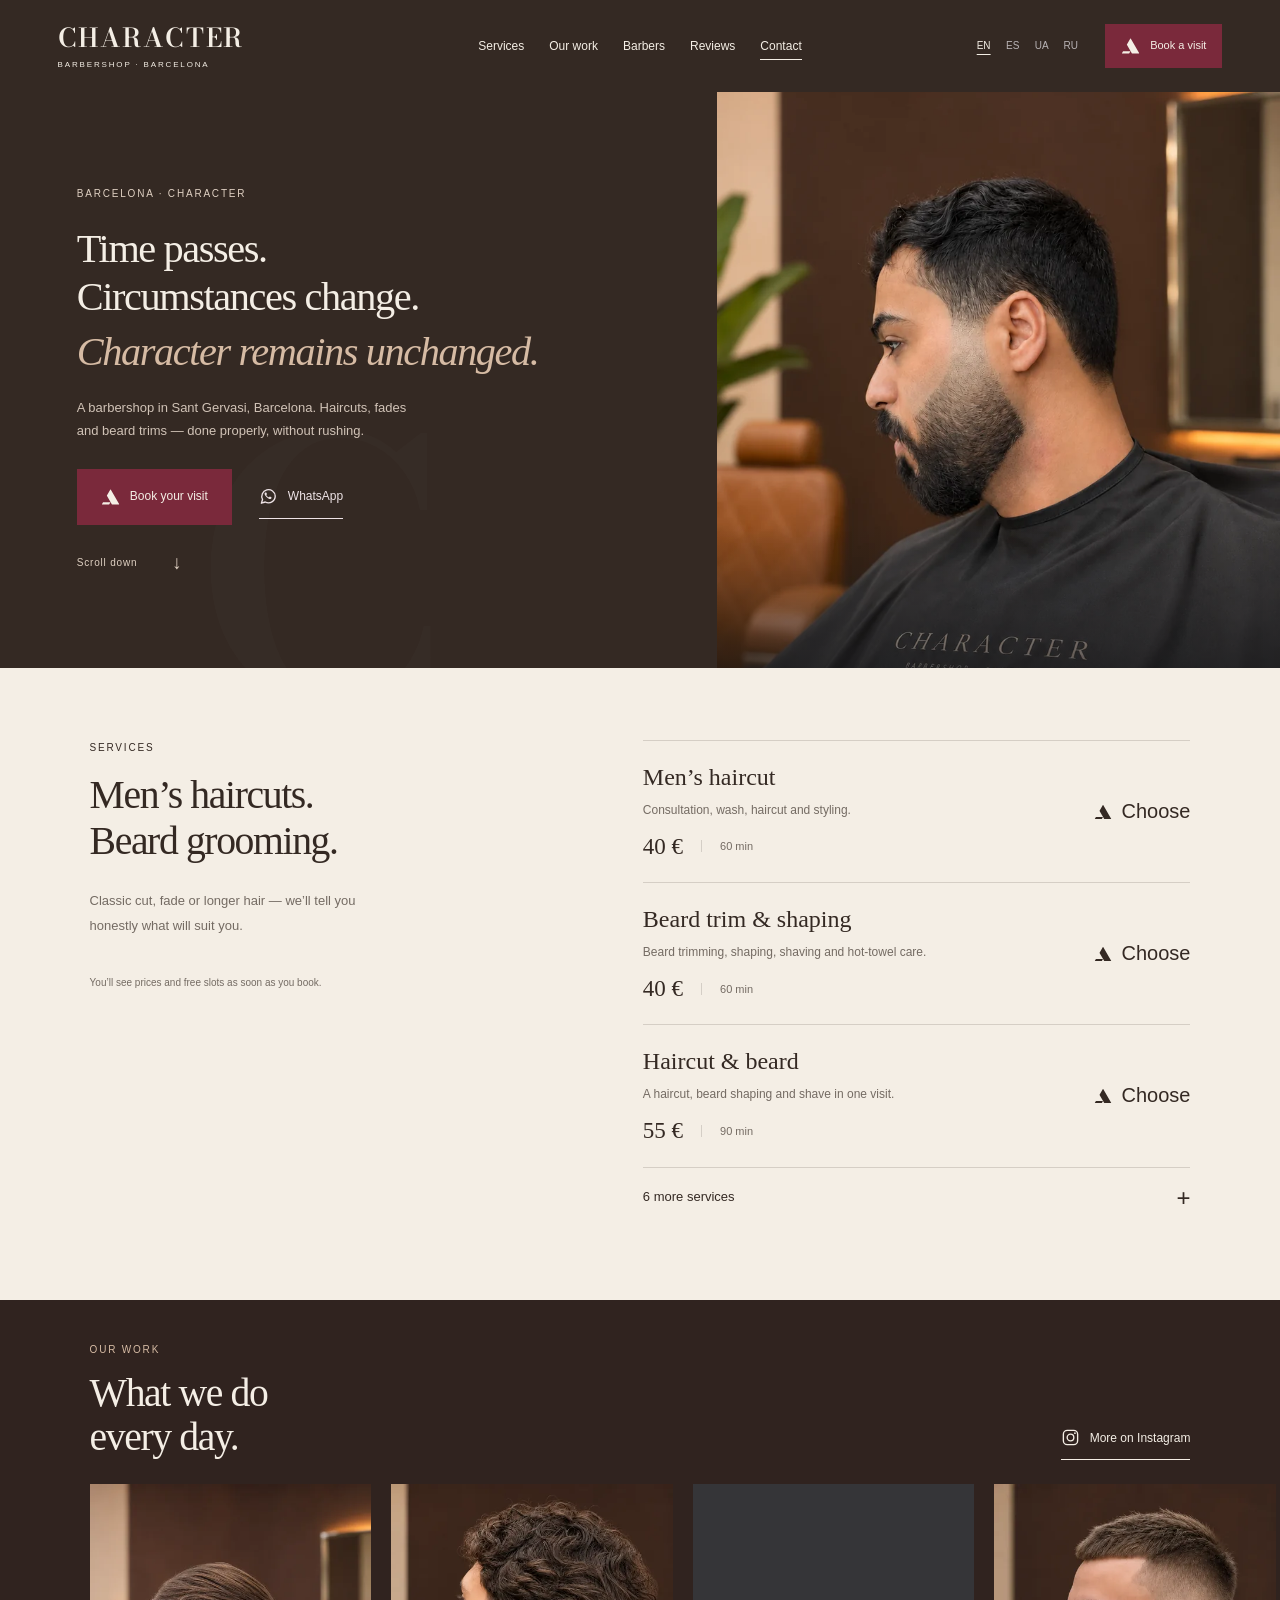
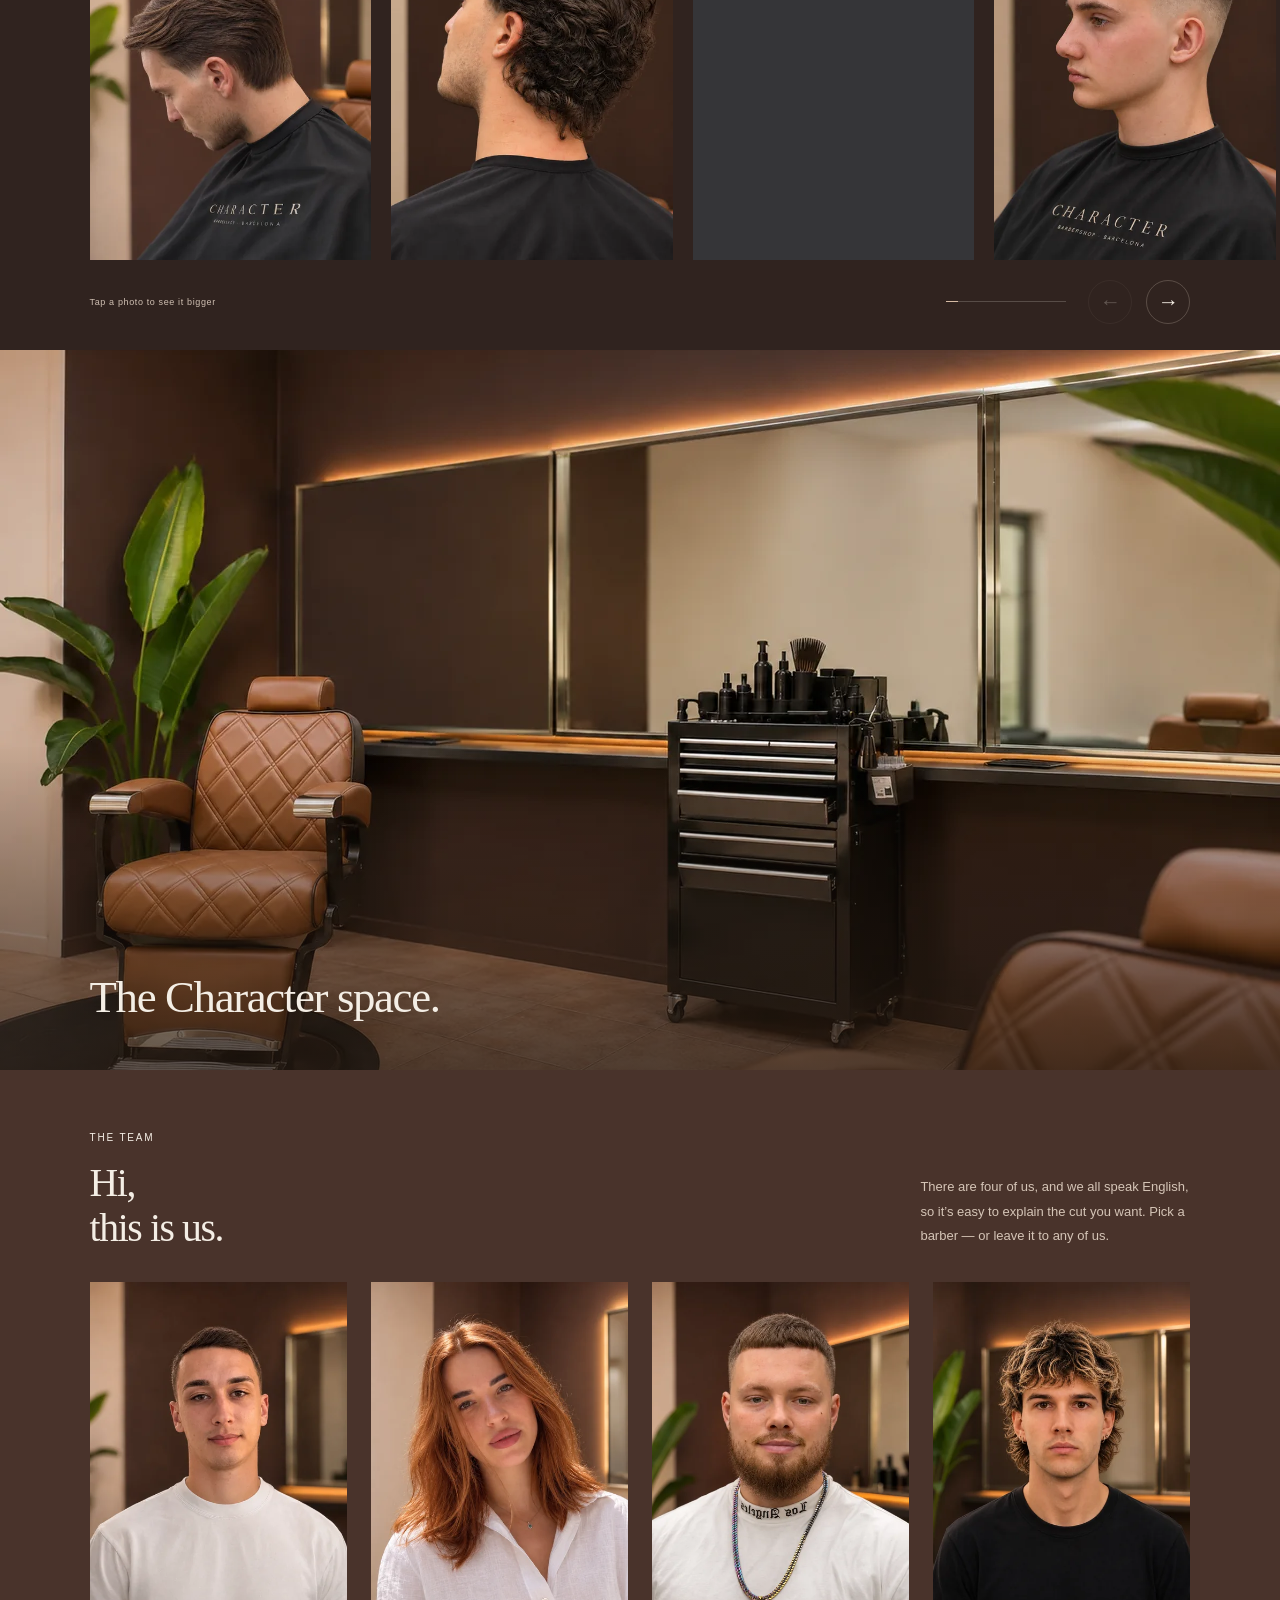
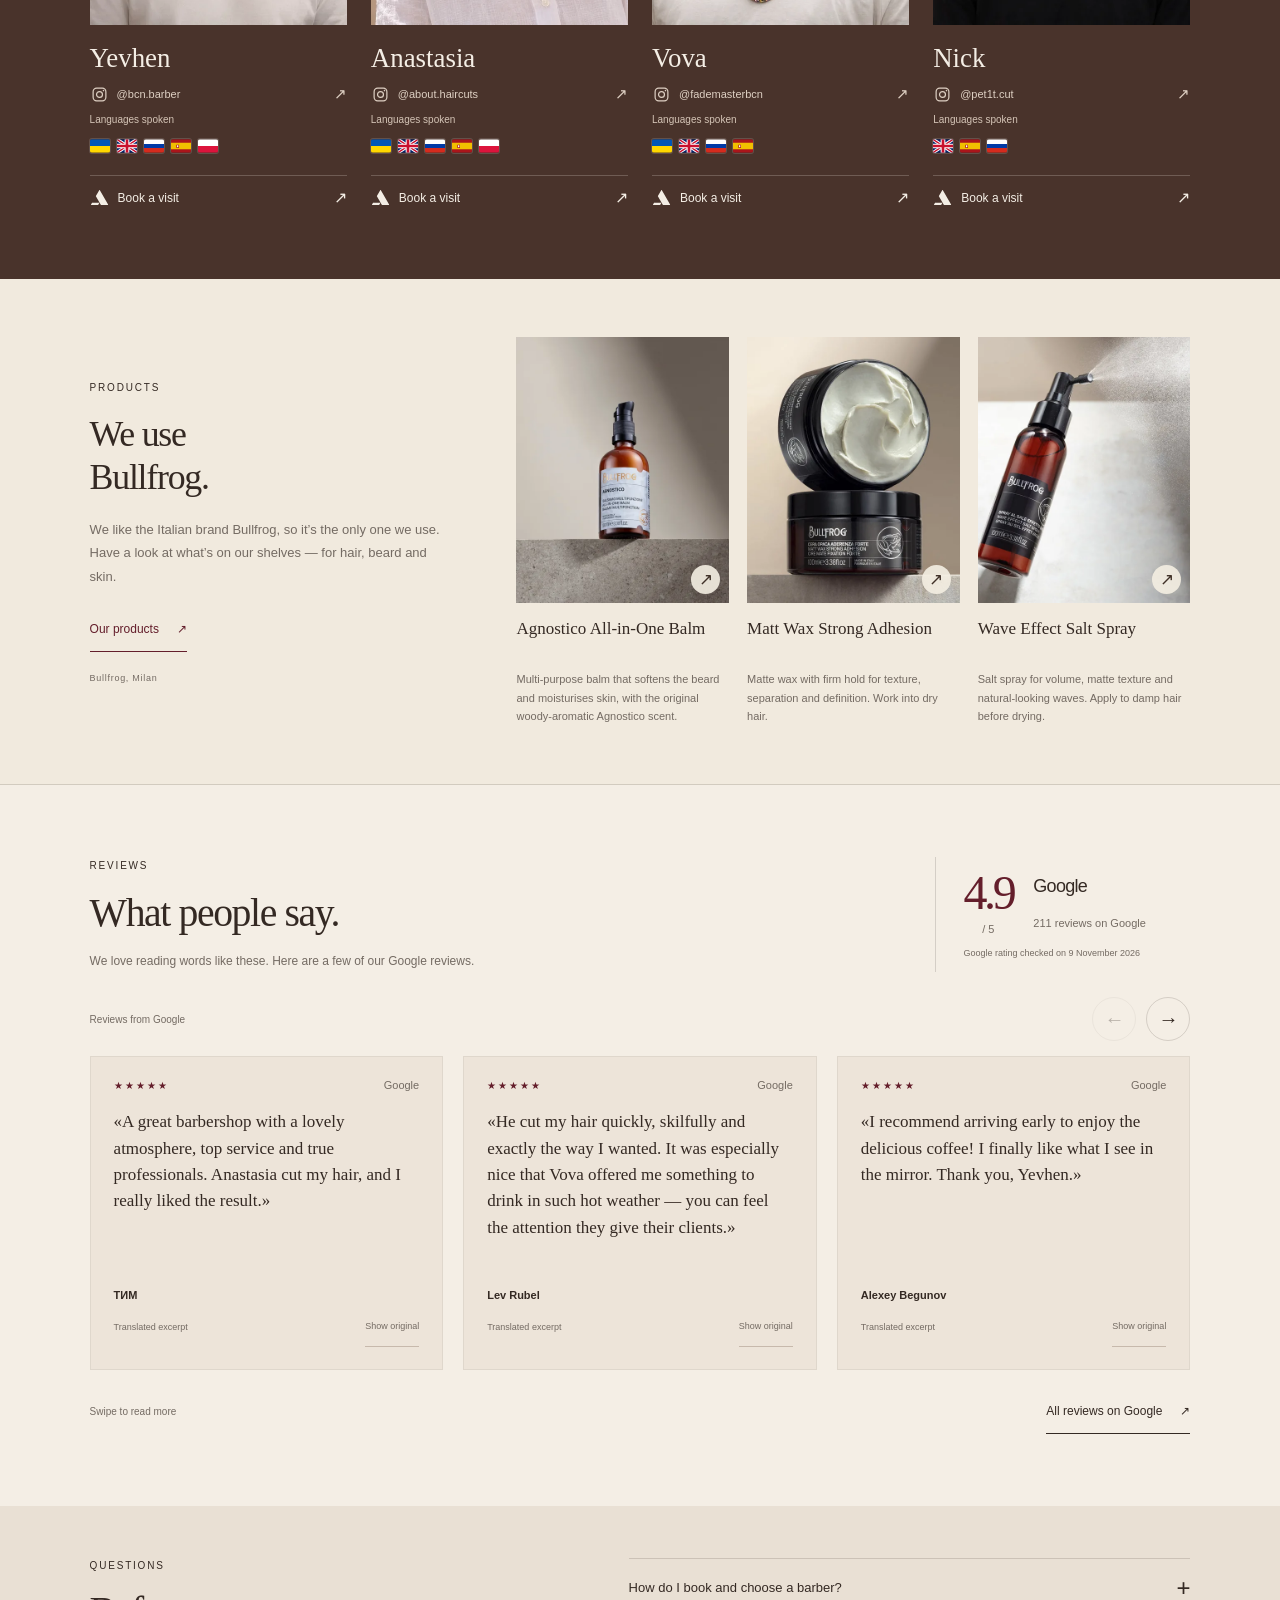
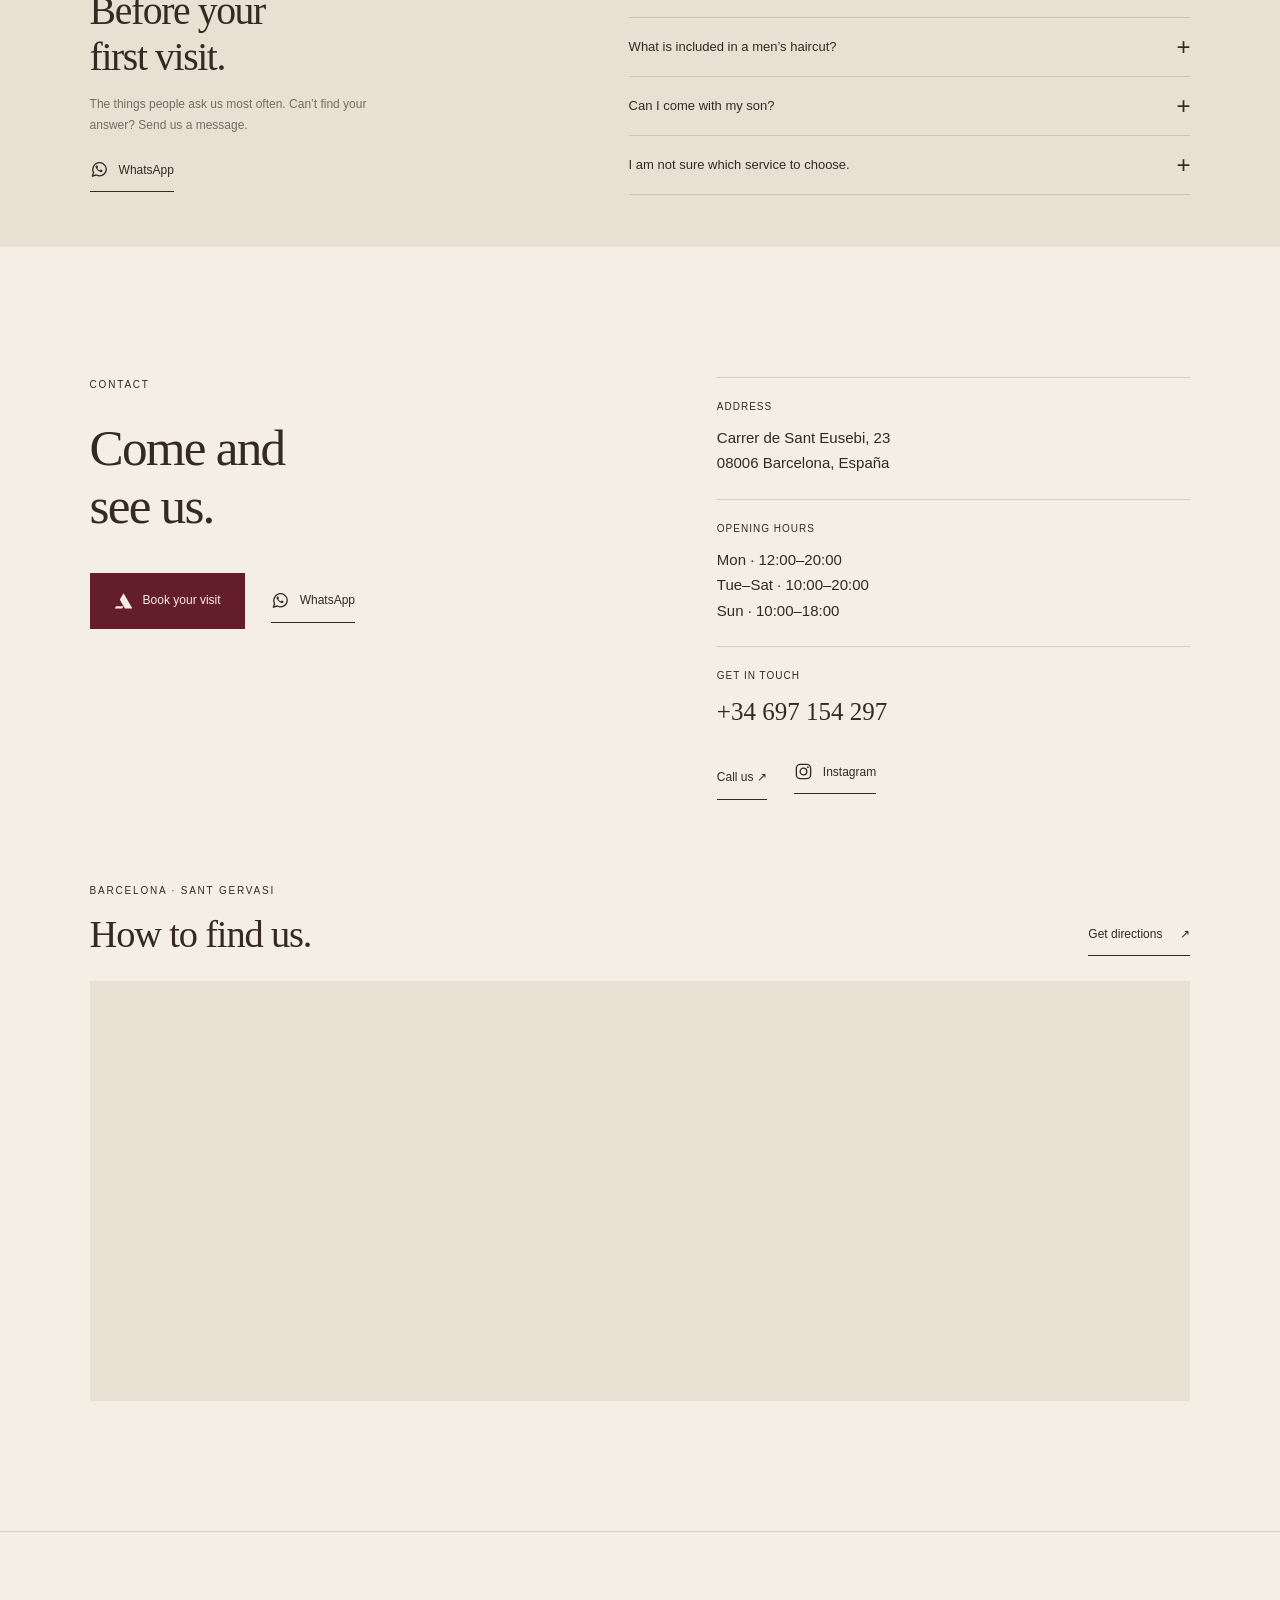
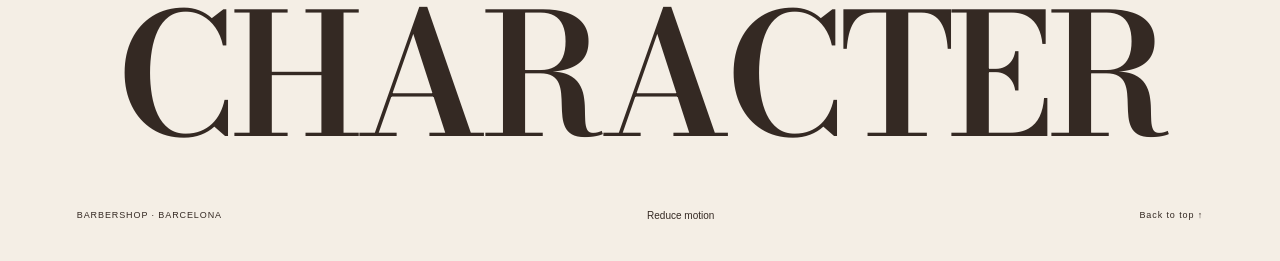
==== index.html @ c190b9b3 "Initial publish: v29 build (mobile type, team styles fix, new copy)" ====
<!doctype html>
<html lang="en">
<head>
  <meta charset="utf-8"><meta name="viewport" content="width=device-width,initial-scale=1,viewport-fit=cover">
  <title>Barbershop in Barcelona · Sant Gervasi | Character</title>
  <meta name="theme-color" content="#342923">
  <link rel="icon" href="/assets/favicon.svg" type="image/svg+xml">
  <link rel="preload" href="/assets/character-display.ttf" as="font" type="font/ttf" crossorigin>
  <link rel="preload" href="/assets/portraits/img_2643-800.webp" as="image" imagesrcset="/assets/portraits/img_2643-800.webp 800w, /assets/portraits/img_2643-1086.webp 1086w" imagesizes="(max-width: 760px) 100vw, 52vw">
  <link rel="stylesheet" href="/styles.css?v=clean-labels-1"><link rel="stylesheet" href="/rituals.css"><script src="/app.js?v=human-copy-1" defer></script><script src="/rituals.js?v=seo-1" defer></script>
  <link rel="stylesheet" href="/portfolio.css?v=clean-labels-1"><link rel="stylesheet" href="/team.css?v=character-team-4"><link rel="stylesheet" href="/mobile-type.css?v=1">
<meta name="description" content="Men’s haircuts, skin fades, longer styles and beard trims at Character in Sant Gervasi, Barcelona. English-speaking barbers. Book online."><meta name="robots" content="index,follow,max-image-preview:large"><link rel="canonical" href="https://characterbarcelona.com/"><link rel="alternate" hreflang="en" href="https://characterbarcelona.com/"><link rel="alternate" hreflang="es" href="https://characterbarcelona.com/es/"><link rel="alternate" hreflang="uk" href="https://characterbarcelona.com/uk/"><link rel="alternate" hreflang="ru" href="https://characterbarcelona.com/ru/"><link rel="alternate" hreflang="x-default" href="https://characterbarcelona.com/"><meta property="og:type" content="website"><meta property="og:site_name" content="Character Barbershop"><meta property="og:title" content="Barbershop in Barcelona · Sant Gervasi | Character"><meta property="og:description" content="Men’s haircuts, skin fades, longer styles and beard trims at Character in Sant Gervasi, Barcelona. English-speaking barbers. Book online."><meta property="og:url" content="https://characterbarcelona.com/"><meta property="og:locale" content="en_GB"><meta property="og:image" content="https://characterbarcelona.com/assets/interior-1280.webp"><meta property="og:image:width" content="1280"><meta property="og:image:height" content="853"><meta property="og:image:type" content="image/webp"><meta property="og:image:alt" content="A visualization of the beige and chocolate Character interior"><meta property="og:locale:alternate" content="es_ES"><meta property="og:locale:alternate" content="uk_UA"><meta property="og:locale:alternate" content="ru_RU"><meta name="twitter:card" content="summary_large_image"><meta name="twitter:title" content="Barbershop in Barcelona · Sant Gervasi | Character"><meta name="twitter:description" content="Men’s haircuts, skin fades, longer styles and beard trims at Character in Sant Gervasi, Barcelona. English-speaking barbers. Book online."><meta name="twitter:image" content="https://characterbarcelona.com/assets/interior-1280.webp"><meta name="twitter:image:alt" content="A visualization of the beige and chocolate Character interior"><script type="application/json" id="seo-config">{"origin":"https://characterbarcelona.com","languages":{"en":{"path":"/","locale":"en_GB","title":"Barbershop in Barcelona · Sant Gervasi | Character","description":"Men’s haircuts, skin fades, longer styles and beard trims at Character in Sant Gervasi, Barcelona. English-speaking barbers. Book online."},"es":{"path":"/es/","locale":"es_ES","title":"Barbería en Barcelona · Sant Gervasi | Character","description":"Cortes de pelo para hombre, degradados, pelo largo y arreglo de barba en Sant Gervasi, Barcelona. Conoce a los barberos de Character y reserva online."},"uk":{"path":"/uk/","locale":"uk_UA","title":"Барбершоп у Барселоні — стрижки та борода | Character","description":"Чоловічі стрижки, фейд, довге волосся та оформлення бороди у Sant Gervasi, Барселона. Україномовні барбери Character. Онлайн-запис."},"ru":{"path":"/ru/","locale":"ru_RU","title":"Барбершоп в Барселоне — стрижки и борода | Character","description":"Мужские стрижки, фейд, удлинённые волосы и оформление бороды в Sant Gervasi, Барселона. Русскоязычные барберы Character. Запись онлайн."}}}</script><script type="application/ld+json" id="business-schema">{"@context":"https://schema.org","@graph":[{"@type":"HairSalon","@id":"https://characterbarcelona.com/#barbershop","name":"Character Barbershop","url":"https://characterbarcelona.com/","telephone":"+34697154297","image":"https://characterbarcelona.com/assets/interior-1280.webp","address":{"@type":"PostalAddress","streetAddress":"Carrer de Sant Eusebi, 23","addressLocality":"Barcelona","addressRegion":"Catalunya","postalCode":"08006","addressCountry":"ES"},"geo":{"@type":"GeoCoordinates","latitude":41.4013683,"longitude":2.1492276},"hasMap":"https://www.google.com/maps?cid=2648370291810908901","sameAs":["https://www.instagram.com/character.barcelona/"],"currenciesAccepted":"EUR","potentialAction":{"@type":"ReserveAction","target":"https://character.altegio.me/"},"openingHoursSpecification":[{"@type":"OpeningHoursSpecification","dayOfWeek":["https://schema.org/Monday"],"opens":"12:00","closes":"20:00"},{"@type":"OpeningHoursSpecification","dayOfWeek":["https://schema.org/Tuesday","https://schema.org/Wednesday","https://schema.org/Thursday","https://schema.org/Friday","https://schema.org/Saturday"],"opens":"10:00","closes":"20:00"},{"@type":"OpeningHoursSpecification","dayOfWeek":["https://schema.org/Sunday"],"opens":"10:00","closes":"18:00"}]},{"@type":"WebSite","@id":"https://characterbarcelona.com/#website","name":"Character Barbershop","url":"https://characterbarcelona.com/","inLanguage":["en","es","uk","ru"],"publisher":{"@id":"https://characterbarcelona.com/#barbershop"}},{"@type":"WebPage","@id":"https://characterbarcelona.com/#webpage","url":"https://characterbarcelona.com/","name":"Barbershop in Barcelona · Sant Gervasi | Character","description":"Men’s haircuts, skin fades, longer styles and beard trims at Character in Sant Gervasi, Barcelona. English-speaking barbers. Book online.","inLanguage":"en","isPartOf":{"@id":"https://characterbarcelona.com/#website"},"about":{"@id":"https://characterbarcelona.com/#barbershop"}}]}</script></head>
<body>
  <svg class="icon-sprite" xmlns="http://www.w3.org/2000/svg" aria-hidden="true" focusable="false">
<symbol id="icon-instagram" viewbox="0 0 24 24"><rect x="3" y="3" width="18" height="18" rx="5" fill="none" stroke="currentColor" stroke-width="1.7"></rect><circle cx="12" cy="12" r="4.2" fill="none" stroke="currentColor" stroke-width="1.7"></circle><circle cx="17.6" cy="6.5" r="1.1" fill="currentColor"></circle></symbol>
<symbol id="icon-whatsapp" viewbox="0 0 24 24"><path d="M20.5 11.5a8.5 8.5 0 0 1-12.6 7.45L3 20.5l1.5-4.7A8.5 8.5 0 1 1 20.5 11.5Z" fill="none" stroke="currentColor" stroke-width="1.7" stroke-linejoin="round"></path><path d="M8.2 6.9c-.45 0-1.15.68-1.15 1.7 0 1.05.75 2.36 2.36 3.95 1.61 1.59 3.46 2.55 4.63 2.55.83 0 1.7-.63 1.75-1.22l.04-.55c.02-.22-.1-.38-.3-.48l-1.65-.81c-.22-.1-.4-.06-.55.13l-.63.8c-.12.15-.28.18-.46.1-1.12-.47-2.3-1.57-2.88-2.68-.1-.18-.08-.32.07-.48l.57-.65c.13-.16.18-.33.1-.54l-.77-1.61c-.1-.2-.25-.3-.47-.3h-.66Z" fill="currentColor"></path></symbol>
<symbol id="icon-altegio" viewbox="120 150 760 660"><path d="M843.959 764.552C847.021 769.856 843.193 776.486 837.07 776.486H558.335C555.493 776.486 552.867 774.97 551.446 772.508L355.39 432.861C353.969 430.4 353.969 427.367 355.39 424.905L494.757 183.464C497.819 178.16 505.474 178.16 508.536 183.464L843.959 764.552Z" fill="currentColor"></path><path d="M202.24 690.218C203.661 687.756 206.287 686.24 209.129 686.24H493.127C496.913 686.24 499.279 690.339 497.386 693.618L451.849 772.507C450.428 774.969 447.802 776.485 444.96 776.485H160.962C157.176 776.485 154.81 772.386 156.703 769.107L202.24 690.218Z" fill="currentColor"></path></symbol>
<symbol id="flag-uk" viewbox="0 0 30 20"><path fill="#0057b7" d="M0 0h30v10H0z"></path><path fill="#ffd700" d="M0 10h30v10H0z"></path></symbol>
<symbol id="flag-en" viewbox="0 0 30 20"><path fill="#012169" d="M0 0h30v20H0z"></path><path stroke="#fff" stroke-width="5" d="m0 0 30 20M30 0 0 20"></path><path stroke="#c8102e" stroke-width="2" d="m0 0 30 20M30 0 0 20"></path><path stroke="#fff" stroke-width="7" d="M15 0v20M0 10h30"></path><path stroke="#c8102e" stroke-width="4" d="M15 0v20M0 10h30"></path></symbol>
<symbol id="flag-ru" viewbox="0 0 30 20"><path fill="#fff" d="M0 0h30v7H0z"></path><path fill="#0039a6" d="M0 7h30v6H0z"></path><path fill="#d52b1e" d="M0 13h30v7H0z"></path></symbol>
<symbol id="flag-es" viewbox="0 0 30 20"><path fill="#aa151b" d="M0 0h30v20H0z"></path><path fill="#f1bf00" d="M0 5h30v10H0z"></path><path fill="#aa151b" d="M8 8h4v5H8z"></path><path fill="#fff" d="M9 9h2v3H9z"></path></symbol>
<symbol id="flag-pl" viewbox="0 0 30 20"><path fill="#fff" d="M0 0h30v10H0z"></path><path fill="#dc143c" d="M0 10h30v10H0z"></path></symbol>
</svg>
  <div id="top" aria-hidden="true"></div>
  <a class="skip-link" href="#main" data-t="skip">Skip to content</a>
  <div class="reading-progress" aria-hidden="true"></div>
  <header class="header">
    <a class="brand" href="#top" aria-label="Character Barbershop — home">CHARACTER<span>BARBERSHOP · BARCELONA</span></a>
    <nav class="navigation" aria-label="Main navigation"><a href="#services" data-t="services">Services</a><a href="#works" data-t="works">Our work</a><a href="#team" data-t="team">Barbers</a><a href="#reviews" data-t="reviews">Reviews</a><a href="#contact" data-t="contact">Contact</a></nav>
    <div class="header-actions"><div class="languages" aria-label="Website language"><a data-lang="en" lang="en" aria-label="English" title="English" href="/" hreflang="en" aria-current="true">EN</a><a data-lang="es" lang="es" aria-label="Español" title="Español" href="/es/" hreflang="es">ES</a><a data-lang="uk" lang="uk" aria-label="Українська" title="Українська" href="/uk/" hreflang="uk">UA</a><a data-lang="ru" lang="ru" aria-label="Русский" title="Русский" href="/ru/" hreflang="ru">RU</a></div><button class="has-app-icon button header-book" data-action="book"><svg class="app-icon app-icon-altegio" aria-hidden="true" focusable="false"><use href="#icon-altegio"></use></svg><span data-t="book">Book a visit</span></button></div>
  </header>
  <main id="main">
    <section class="hero" aria-labelledby="hero-title">
      <div class="hero-copy"><span class="eyebrow">BARCELONA · CHARACTER</span><h1 id="hero-title" class="hero-motto"><span data-t="heroOne">Time passes.</span> <span data-t="heroTwo">Circumstances change.</span> <em data-t="heroThree">Character remains unchanged.</em></h1><p class="hero-description" data-t="heroDescription">A barbershop in Sant Gervasi, Barcelona. Haircuts, fades and beard trims — done properly, without rushing.</p><div class="hero-actions"><button class="has-app-icon button" data-action="book"><svg class="app-icon app-icon-altegio" aria-hidden="true" focusable="false"><use href="#icon-altegio"></use></svg><span data-t="bookVisit">Book your visit</span></button><button class="has-app-icon text-link" data-action="whatsapp"><svg class="app-icon app-icon-whatsapp" aria-hidden="true" focusable="false"><use href="#icon-whatsapp"></use></svg><span>WhatsApp</span></button></div><a class="explore" href="#services"><span data-t="explore">Scroll down</span><span aria-hidden="true">↓</span></a></div>
      <div class="hero-photo"><img src="/assets/portraits/img_2643-1086.webp" srcset="/assets/portraits/img_2643-800.webp 800w, /assets/portraits/img_2643-1086.webp 1086w" sizes="(max-width: 760px) 100vw, 52vw" width="1086" height="1448" fetchpriority="high" alt="Dark hair and a defined beard in profile"></div>
      <div class="hero-watermark" aria-hidden="true">C</div>
    </section>

    <section class="section services-section" id="services" aria-labelledby="services-title">
      <div class="section-intro" data-reveal><span class="eyebrow" data-t="servicesKicker">Services</span><h2 id="services-title" data-t="servicesTitle">Men’s haircuts.<br>Beard grooming.</h2><p data-t="servicesIntro">Classic cut, fade or longer hair — we’ll tell you honestly what will suit you.</p><span class="section-note" data-t="pricesNote">You’ll see prices and free slots as soon as you book.</span></div>
      <div class="service-list">
        <article class="service-row"><div class="service-content"><h3 data-t="haircut">Men’s haircut</h3><p data-t="haircutText">Consultation, wash, haircut and styling.</p><div class="service-meta"><strong>40 €</strong><span data-t="duration60">60 min</span></div></div><button class="has-app-icon service-button" data-action="book" data-service="haircut" aria-label="Book a visit: Men’s haircut"><svg class="app-icon app-icon-altegio" aria-hidden="true" focusable="false"><use href="#icon-altegio"></use></svg><span data-t="choose">Choose</span></button></article>
        <article class="service-row"><div class="service-content"><h3 data-t="beard">Beard trim &amp; shaping</h3><p data-t="beardText">Beard trimming, shaping, shaving and hot-towel care.</p><div class="service-meta"><strong>40 €</strong><span data-t="duration60">60 min</span></div></div><button class="has-app-icon service-button" data-action="book" data-service="beard" aria-label="Book a visit: Beard grooming"><svg class="app-icon app-icon-altegio" aria-hidden="true" focusable="false"><use href="#icon-altegio"></use></svg><span data-t="choose">Choose</span></button></article>
        <article class="service-row"><div class="service-content"><h3 data-t="combo">Haircut &amp; beard</h3><p data-t="comboText">A haircut, beard shaping and shave in one visit.</p><div class="service-meta"><strong>55 €</strong><span data-t="duration90">90 min</span></div></div><button class="has-app-icon service-button" data-action="book" data-service="combo" aria-label="Book a visit: Haircut &amp; beard"><svg class="app-icon app-icon-altegio" aria-hidden="true" focusable="false"><use href="#icon-altegio"></use></svg><span data-t="choose">Choose</span></button></article>
        <details class="more-services"><summary><span data-t="moreServices">6 more services</span><span class="disclosure-symbol" aria-hidden="true">+</span></summary>
        <article class="service-row"><div class="service-content"><h3 data-t="longHair">Longer haircut</h3><div class="service-meta"><strong>50 €</strong><span data-t="duration60">60 min</span></div></div><button class="has-app-icon service-button" data-action="book" data-service="longHair" aria-label="Book a visit: Longer haircut"><svg class="app-icon app-icon-altegio" aria-hidden="true" focusable="false"><use href="#icon-altegio"></use></svg><span data-t="choose">Choose</span></button></article>
        <article class="service-row"><div class="service-content"><h3 data-t="longCombo">Longer haircut &amp; beard</h3><div class="service-meta"><strong>70 €</strong><span data-t="duration120">120 min</span></div></div><button class="has-app-icon service-button" data-action="book" data-service="longCombo" aria-label="Book a visit: Longer haircut &amp; beard"><svg class="app-icon app-icon-altegio" aria-hidden="true" focusable="false"><use href="#icon-altegio"></use></svg><span data-t="choose">Choose</span></button></article>
        <article class="service-row"><div class="service-content"><h3 data-t="fatherSon">Father &amp; son under 10</h3><p class="service-specialist" data-t="fatherSonText">Only with Vova — choose him when you book.</p><div class="service-meta"><strong>65 €</strong><span data-t="duration120">120 min</span></div></div><button class="has-app-icon service-button" data-action="book" data-service="fatherSon" aria-label="Book a visit: Father &amp; son under 10"><svg class="app-icon app-icon-altegio" aria-hidden="true" focusable="false"><use href="#icon-altegio"></use></svg><span data-t="choose">Choose</span></button></article>
        <article class="service-row"><div class="service-content"><h3 data-t="facial">Bullfrog facial care</h3><div class="service-meta"><strong>30 €</strong><span data-t="duration30">30 min</span></div></div><button class="has-app-icon service-button" data-action="book" data-service="facial" aria-label="Book a visit: Bullfrog facial care"><svg class="app-icon app-icon-altegio" aria-hidden="true" focusable="false"><use href="#icon-altegio"></use></svg><span data-t="choose">Choose</span></button></article>
        <article class="service-row"><div class="service-content"><h3 data-t="camouflage">Hair / beard grey blending</h3><div class="service-meta"><strong>25 €</strong><span data-t="duration30">30 min</span></div></div><button class="has-app-icon service-button" data-action="book" data-service="camouflage" aria-label="Book a visit: Hair / beard grey blending"><svg class="app-icon app-icon-altegio" aria-hidden="true" focusable="false"><use href="#icon-altegio"></use></svg><span data-t="choose">Choose</span></button></article>
        <article class="service-row"><div class="service-content"><h3 data-t="wax">Waxing</h3><div class="service-meta"><strong>5 €</strong></div></div><button class="has-app-icon service-button" data-action="book" data-service="wax" aria-label="Book a visit: Waxing"><svg class="app-icon app-icon-altegio" aria-hidden="true" focusable="false"><use href="#icon-altegio"></use></svg><span data-t="choose">Choose</span></button></article>
        </details>
      </div>
    </section>

    <section class="gallery-section" id="works" aria-labelledby="works-title">
      <div class="gallery-pin"><div class="gallery-heading"><div><span class="eyebrow" data-t="worksKicker">Our work</span><h2 id="works-title" data-t="worksTitle">What we do<br>every day.</h2></div><a class="has-app-icon text-link" href="https://www.instagram.com/character.barcelona/" target="_blank" rel="noopener noreferrer"><svg class="app-icon app-icon-instagram" aria-hidden="true" focusable="false"><use href="#icon-instagram"></use></svg><span data-t="moreWorks">More on Instagram</span></a></div>
        <div class="gallery-window" tabindex="0" role="region" data-aria-t="galleryTitle" aria-label="Character portfolio"><div class="gallery-track">
          <figure class="gallery-card"><a class="portrait-open" href="/assets/portraits/img_8413-1086.webp" data-portrait="0" aria-label="Enlarge photograph: Swept brown hair in profile"><img src="/assets/portraits/img_8413-800.webp" srcset="/assets/portraits/img_8413-480.webp 480w, /assets/portraits/img_8413-800.webp 800w" sizes="(max-width:760px) 72vw, 285px" width="1086" height="1448" loading="lazy" decoding="async" alt="Swept brown hair in profile"></a></figure>
          <figure class="gallery-card"><a class="portrait-open" href="/assets/portraits/img_0711-1086.webp" data-portrait="1" aria-label="Enlarge photograph: Long curls from the rear"><img src="/assets/portraits/img_0711-800.webp" srcset="/assets/portraits/img_0711-480.webp 480w, /assets/portraits/img_0711-800.webp 800w" sizes="(max-width:760px) 72vw, 285px" width="1086" height="1448" loading="lazy" decoding="async" alt="Long curls from the rear"></a></figure>
          <figure class="gallery-card"><a class="portrait-open" href="/assets/portraits/img_2643-1086.webp" data-portrait="2" aria-label="Enlarge photograph: Dark hair and a defined beard in profile"><img src="/assets/portraits/img_2643-800.webp" srcset="/assets/portraits/img_2643-480.webp 480w, /assets/portraits/img_2643-800.webp 800w" sizes="(max-width:760px) 72vw, 285px" width="1086" height="1448" loading="lazy" decoding="async" alt="Dark hair and a defined beard in profile"></a></figure>
          <figure class="gallery-card"><a class="portrait-open" href="/assets/portraits/img_5461-1086.webp" data-portrait="3" aria-label="Enlarge photograph: Short crop with a skin fade"><img src="/assets/portraits/img_5461-800.webp" srcset="/assets/portraits/img_5461-480.webp 480w, /assets/portraits/img_5461-800.webp 800w" sizes="(max-width:760px) 72vw, 285px" width="1086" height="1448" loading="lazy" decoding="async" alt="Short crop with a skin fade"></a></figure>
          <figure class="gallery-card"><a class="portrait-open" href="/assets/portraits/img_5343-1086.webp" data-portrait="4" aria-label="Enlarge photograph: Textured dark crop with a fade"><img src="/assets/portraits/img_5343-800.webp" srcset="/assets/portraits/img_5343-480.webp 480w, /assets/portraits/img_5343-800.webp 800w" sizes="(max-width:760px) 72vw, 285px" width="1086" height="1448" loading="lazy" decoding="async" alt="Textured dark crop with a fade"></a></figure>
          <figure class="gallery-card"><a class="portrait-open" href="/assets/portraits/img_5868-1086.webp" data-portrait="5" aria-label="Enlarge photograph: Curly hair and a full beard"><img src="/assets/portraits/img_5868-800.webp" srcset="/assets/portraits/img_5868-480.webp 480w, /assets/portraits/img_5868-800.webp 800w" sizes="(max-width:760px) 72vw, 285px" width="1086" height="1448" loading="lazy" decoding="async" alt="Curly hair and a full beard"></a></figure>
          <figure class="gallery-card"><a class="portrait-open" href="/assets/portraits/img_7497-1086.webp" data-portrait="6" aria-label="Enlarge photograph: Long, layered dark hair in profile"><img src="/assets/portraits/img_7497-800.webp" srcset="/assets/portraits/img_7497-480.webp 480w, /assets/portraits/img_7497-800.webp 800w" sizes="(max-width:760px) 72vw, 285px" width="1086" height="1448" loading="lazy" decoding="async" alt="Long, layered dark hair in profile"></a></figure>
        </div></div><div class="gallery-bottom"><span class="gallery-hint" data-t="gallerySwipe">Tap a photo to see it bigger</span><div class="gallery-meter" aria-hidden="true"><span></span></div><div class="portfolio-navigation"><button type="button" data-gallery-prev data-aria-t="galleryPrev" aria-label="Previous photograph">←</button><button type="button" data-gallery-next data-aria-t="galleryNext" aria-label="Next photograph">→</button></div></div>
      </div>
    </section>

    <figure class="interior"><img src="/assets/interior-1280.webp" width="1280" height="853" loading="lazy" decoding="async" alt="A visualization of the beige and chocolate Character interior"><figcaption><span data-t="roomTitle">The Character space.</span></figcaption></figure>
<section class="team-section section team-portraits" id="team" aria-labelledby="team-title">
      <div class="team-intro" data-reveal><span class="eyebrow" data-t="teamKicker">The team</span><h2 id="team-title" data-t="teamTitle">Hi,<br>this is us.</h2><p data-t="teamIntro">There are four of us, and we all speak English, so it’s easy to explain the cut you want. Pick a barber — or leave it to any of us.</p></div>
      <div class="team-grid">
        <article class="team-member" data-staff="yevhen">
          <div class="staff-portrait"><img src="/assets/team/yevhen-480.webp?v=2" srcset="/assets/team/yevhen-480.webp?v=2 480w, /assets/team/yevhen-800.webp?v=2 800w" sizes="(max-width:760px) calc((100vw - 60px) / 2), (max-width:1023px) calc((100vw - 120px) / 2), calc((100vw - 180px) / 4)" width="1086" height="1448" loading="lazy" decoding="async" data-staff-name="zhenya" alt="Yevhen"></div>
          <div class="staff-details">
            <h3 data-t="zhenya">Yevhen</h3>
            <a class="staff-instagram" href="https://www.instagram.com/bcn.barber/" target="_blank" rel="noopener noreferrer" aria-label="Instagram @bcn.barber"><svg class="app-icon app-icon-instagram" aria-hidden="true" focusable="false"><use href="#icon-instagram"></use></svg><span>@bcn.barber</span><span class="staff-link-arrow" aria-hidden="true">↗</span></a>
            <div class="member-languages"><span class="language-label" data-t="spokenLanguages">Languages spoken</span><div class="language-flags"><span class="language-flag" role="img" tabindex="0" data-title-t="languageUk" data-aria-t="languageUk" title="Ukrainian" aria-label="Ukrainian"><svg aria-hidden="true" focusable="false" viewbox="0 0 30 20"><use href="#flag-uk"></use></svg><span class="flag-tooltip" aria-hidden="true" data-t="languageUk">Ukrainian</span></span><span class="language-flag" role="img" tabindex="0" data-title-t="languageEn" data-aria-t="languageEn" title="English" aria-label="English"><svg aria-hidden="true" focusable="false" viewbox="0 0 30 20"><use href="#flag-en"></use></svg><span class="flag-tooltip" aria-hidden="true" data-t="languageEn">English</span></span><span class="language-flag" role="img" tabindex="0" data-title-t="languageRu" data-aria-t="languageRu" title="Russian" aria-label="Russian"><svg aria-hidden="true" focusable="false" viewbox="0 0 30 20"><use href="#flag-ru"></use></svg><span class="flag-tooltip" aria-hidden="true" data-t="languageRu">Russian</span></span><span class="language-flag" role="img" tabindex="0" data-title-t="languageEs" data-aria-t="languageEs" title="Spanish" aria-label="Spanish"><svg aria-hidden="true" focusable="false" viewbox="0 0 30 20"><use href="#flag-es"></use></svg><span class="flag-tooltip" aria-hidden="true" data-t="languageEs">Spanish</span></span><span class="language-flag" role="img" tabindex="0" data-title-t="languagePl" data-aria-t="languagePl" title="Polish" aria-label="Polish"><svg aria-hidden="true" focusable="false" viewbox="0 0 30 20"><use href="#flag-pl"></use></svg><span class="flag-tooltip" aria-hidden="true" data-t="languagePl">Polish</span></span></div></div>
            <button class="staff-book" type="button" data-action="book"><svg class="app-icon app-icon-altegio" aria-hidden="true" focusable="false"><use href="#icon-altegio"></use></svg><span data-t="book">Book a visit</span><span aria-hidden="true">↗</span></button>
          </div>
        </article>
        <article class="team-member" data-staff="anastasia">
          <div class="staff-portrait"><img src="/assets/team/anastasia-480.webp" srcset="/assets/team/anastasia-480.webp 480w, /assets/team/anastasia-800.webp 800w" sizes="(max-width:760px) calc((100vw - 60px) / 2), (max-width:1023px) calc((100vw - 120px) / 2), calc((100vw - 180px) / 4)" width="1086" height="1448" loading="lazy" decoding="async" data-staff-name="anastasiia" alt="Anastasia"></div>
          <div class="staff-details">
            <h3 data-t="anastasiia">Anastasia</h3>
            <a class="staff-instagram" href="https://www.instagram.com/about.haircuts/" target="_blank" rel="noopener noreferrer" aria-label="Instagram @about.haircuts"><svg class="app-icon app-icon-instagram" aria-hidden="true" focusable="false"><use href="#icon-instagram"></use></svg><span>@about.haircuts</span><span class="staff-link-arrow" aria-hidden="true">↗</span></a>
            <div class="member-languages"><span class="language-label" data-t="spokenLanguages">Languages spoken</span><div class="language-flags"><span class="language-flag" role="img" tabindex="0" data-title-t="languageUk" data-aria-t="languageUk" title="Ukrainian" aria-label="Ukrainian"><svg aria-hidden="true" focusable="false" viewbox="0 0 30 20"><use href="#flag-uk"></use></svg><span class="flag-tooltip" aria-hidden="true" data-t="languageUk">Ukrainian</span></span><span class="language-flag" role="img" tabindex="0" data-title-t="languageEn" data-aria-t="languageEn" title="English" aria-label="English"><svg aria-hidden="true" focusable="false" viewbox="0 0 30 20"><use href="#flag-en"></use></svg><span class="flag-tooltip" aria-hidden="true" data-t="languageEn">English</span></span><span class="language-flag" role="img" tabindex="0" data-title-t="languageRu" data-aria-t="languageRu" title="Russian" aria-label="Russian"><svg aria-hidden="true" focusable="false" viewbox="0 0 30 20"><use href="#flag-ru"></use></svg><span class="flag-tooltip" aria-hidden="true" data-t="languageRu">Russian</span></span><span class="language-flag" role="img" tabindex="0" data-title-t="languageEs" data-aria-t="languageEs" title="Spanish" aria-label="Spanish"><svg aria-hidden="true" focusable="false" viewbox="0 0 30 20"><use href="#flag-es"></use></svg><span class="flag-tooltip" aria-hidden="true" data-t="languageEs">Spanish</span></span><span class="language-flag" role="img" tabindex="0" data-title-t="languagePl" data-aria-t="languagePl" title="Polish" aria-label="Polish"><svg aria-hidden="true" focusable="false" viewbox="0 0 30 20"><use href="#flag-pl"></use></svg><span class="flag-tooltip" aria-hidden="true" data-t="languagePl">Polish</span></span></div></div>
            <button class="staff-book" type="button" data-action="book"><svg class="app-icon app-icon-altegio" aria-hidden="true" focusable="false"><use href="#icon-altegio"></use></svg><span data-t="book">Book a visit</span><span aria-hidden="true">↗</span></button>
          </div>
        </article>
        <article class="team-member" data-staff="vova">
          <div class="staff-portrait"><img src="/assets/team/vova-480.webp?v=2" srcset="/assets/team/vova-480.webp?v=2 480w, /assets/team/vova-800.webp?v=2 800w" sizes="(max-width:760px) calc((100vw - 60px) / 2), (max-width:1023px) calc((100vw - 120px) / 2), calc((100vw - 180px) / 4)" width="1086" height="1448" loading="lazy" decoding="async" data-staff-name="vova" alt="Vova"></div>
          <div class="staff-details">
            <h3 data-t="vova">Vova</h3>
            <a class="staff-instagram" href="https://www.instagram.com/fademasterbcn/" target="_blank" rel="noopener noreferrer" aria-label="Instagram @fademasterbcn"><svg class="app-icon app-icon-instagram" aria-hidden="true" focusable="false"><use href="#icon-instagram"></use></svg><span>@fademasterbcn</span><span class="staff-link-arrow" aria-hidden="true">↗</span></a>
            <div class="member-languages"><span class="language-label" data-t="spokenLanguages">Languages spoken</span><div class="language-flags"><span class="language-flag" role="img" tabindex="0" data-title-t="languageUk" data-aria-t="languageUk" title="Ukrainian" aria-label="Ukrainian"><svg aria-hidden="true" focusable="false" viewbox="0 0 30 20"><use href="#flag-uk"></use></svg><span class="flag-tooltip" aria-hidden="true" data-t="languageUk">Ukrainian</span></span><span class="language-flag" role="img" tabindex="0" data-title-t="languageEn" data-aria-t="languageEn" title="English" aria-label="English"><svg aria-hidden="true" focusable="false" viewbox="0 0 30 20"><use href="#flag-en"></use></svg><span class="flag-tooltip" aria-hidden="true" data-t="languageEn">English</span></span><span class="language-flag" role="img" tabindex="0" data-title-t="languageRu" data-aria-t="languageRu" title="Russian" aria-label="Russian"><svg aria-hidden="true" focusable="false" viewbox="0 0 30 20"><use href="#flag-ru"></use></svg><span class="flag-tooltip" aria-hidden="true" data-t="languageRu">Russian</span></span><span class="language-flag" role="img" tabindex="0" data-title-t="languageEs" data-aria-t="languageEs" title="Spanish" aria-label="Spanish"><svg aria-hidden="true" focusable="false" viewbox="0 0 30 20"><use href="#flag-es"></use></svg><span class="flag-tooltip" aria-hidden="true" data-t="languageEs">Spanish</span></span></div></div>
            <button class="staff-book" type="button" data-action="book"><svg class="app-icon app-icon-altegio" aria-hidden="true" focusable="false"><use href="#icon-altegio"></use></svg><span data-t="book">Book a visit</span><span aria-hidden="true">↗</span></button>
          </div>
        </article>
        <article class="team-member" data-staff="nikita">
          <div class="staff-portrait"><img src="/assets/team/nikita-480.webp" srcset="/assets/team/nikita-480.webp 480w, /assets/team/nikita-800.webp 800w" sizes="(max-width:760px) calc((100vw - 60px) / 2), (max-width:1023px) calc((100vw - 120px) / 2), calc((100vw - 180px) / 4)" width="1086" height="1448" loading="lazy" decoding="async" data-staff-name="nikita" alt="Nick"></div>
          <div class="staff-details">
            <h3 data-t="nikita">Nick</h3>
            <a class="staff-instagram" href="https://www.instagram.com/pet1t.cut/" target="_blank" rel="noopener noreferrer" aria-label="Instagram @pet1t.cut"><svg class="app-icon app-icon-instagram" aria-hidden="true" focusable="false"><use href="#icon-instagram"></use></svg><span>@pet1t.cut</span><span class="staff-link-arrow" aria-hidden="true">↗</span></a>
            <div class="member-languages"><span class="language-label" data-t="spokenLanguages">Languages spoken</span><div class="language-flags"><span class="language-flag" role="img" tabindex="0" data-title-t="languageEn" data-aria-t="languageEn" title="English" aria-label="English"><svg aria-hidden="true" focusable="false" viewbox="0 0 30 20"><use href="#flag-en"></use></svg><span class="flag-tooltip" aria-hidden="true" data-t="languageEn">English</span></span><span class="language-flag" role="img" tabindex="0" data-title-t="languageEs" data-aria-t="languageEs" title="Spanish" aria-label="Spanish"><svg aria-hidden="true" focusable="false" viewbox="0 0 30 20"><use href="#flag-es"></use></svg><span class="flag-tooltip" aria-hidden="true" data-t="languageEs">Spanish</span></span><span class="language-flag" role="img" tabindex="0" data-title-t="languageRu" data-aria-t="languageRu" title="Russian" aria-label="Russian"><svg aria-hidden="true" focusable="false" viewbox="0 0 30 20"><use href="#flag-ru"></use></svg><span class="flag-tooltip" aria-hidden="true" data-t="languageRu">Russian</span></span></div></div>
            <button class="staff-book" type="button" data-action="book"><svg class="app-icon app-icon-altegio" aria-hidden="true" focusable="false"><use href="#icon-altegio"></use></svg><span data-t="book">Book a visit</span><span aria-hidden="true">↗</span></button>
          </div>
        </article>
      </div>
    </section>
    <section class="care-section section" id="care" aria-labelledby="care-title">
      <div class="care-copy" data-reveal><span class="eyebrow" data-t="careKicker">Products</span><h2 id="care-title" data-t="careTitle">We use<br>Bullfrog.</h2><p data-t="careIntro">We like the Italian brand Bullfrog, so it’s the only one we use. Have a look at what’s on our shelves — for hair, beard and skin.</p><button class="text-link" type="button" data-open-catalog><span data-t="careLink">Our products</span><span aria-hidden="true">↗</span></button><span class="care-foot" data-t="careFoot">Bullfrog, Milan</span></div>
      <div class="care-products"><article class="care-product" data-reveal><button class="care-product-image" type="button" data-open-catalog="agnostico-all-in-one-balm" aria-label="Agnostico All-in-One Balm"><img src="/assets/bullfrog/agnostico-all-in-one-balm.webp" width="640" height="640" loading="lazy" decoding="async" alt="Bullfrog Agnostico All-in-One Balm"><span aria-hidden="true">↗</span></button><h3>Agnostico All-in-One Balm</h3><p data-t="careProduct0">Multi-purpose balm that softens the beard and moisturises skin, with the original woody-aromatic Agnostico scent.</p></article><article class="care-product" data-reveal><button class="care-product-image" type="button" data-open-catalog="matt-wax-strong-adhesion" aria-label="Matt Wax Strong Adhesion"><img src="/assets/bullfrog/matt-wax-strong-adhesion.webp" width="640" height="640" loading="lazy" decoding="async" alt="Bullfrog Matt Wax Strong Adhesion"><span aria-hidden="true">↗</span></button><h3>Matt Wax Strong Adhesion</h3><p data-t="careProduct1">Matte wax with firm hold for texture, separation and definition. Work into dry hair.</p></article><article class="care-product" data-reveal><button class="care-product-image" type="button" data-open-catalog="wave-effect-salt-spray" aria-label="Wave Effect Salt Spray"><img src="/assets/bullfrog/wave-effect-salt-spray.webp" width="640" height="640" loading="lazy" decoding="async" alt="Bullfrog Wave Effect Salt Spray"><span aria-hidden="true">↗</span></button><h3>Wave Effect Salt Spray</h3><p data-t="careProduct2">Salt spray for volume, matte texture and natural-looking waves. Apply to damp hair before drying.</p></article></div>
    </section>


    <section class="section reviews-section" id="reviews" aria-labelledby="reviews-title">
      <div class="reviews-heading"><div><span class="eyebrow" data-t="reviewsKicker">Reviews</span><h2 id="reviews-title" data-t="reviewsTitle">What people say.</h2><p class="reviews-intro" data-t="reviewsIntro">We love reading words like these. Here are a few of our Google reviews.</p></div><a class="google-rating" href="https://www.google.com/maps/place/Barbershop+CHARACTER/@41.4002205,2.1491595,16.25z/data=!4m8!3m7!1s0x12a4a3004482ab83:0x24c0e6bfad163ae5!8m2!3d41.4013683!4d2.1492276!9m1!1b1!16s%2Fg%2F11mlq0pkmf" target="_blank" rel="noopener noreferrer"><span class="rating-number">4.9<span>/ 5</span></span><span class="rating-source">Google</span><span data-t="reviewsCount">211 reviews on Google</span><small data-t="reviewsChecked">Google rating checked on 9 November 2026</small></a></div>
      <div class="review-toolbar"><span data-t="reviewsCurated">Reviews from Google</span><div class="review-controls"><button type="button" data-review-prev aria-label="Previous reviews" aria-controls="review-rail">←</button><button type="button" data-review-next aria-label="Next reviews" aria-controls="review-rail">→</button></div></div>
      <div class="review-rail" id="review-rail" tabindex="0" aria-label="Reviews"><article class="review-card"><div class="review-card-top"><span class="review-stars" role="img" aria-label="5 out of 5 stars">★★★★★</span><span class="review-source">Google</span></div><blockquote lang="en">«Here you’re always welcomed like a friend and given a professional haircut. Barber Anastasia is an absolute talent who will make your haircut perfect.»</blockquote><p class="review-author">Дмитрий Зотов</p><span class="review-excerpt">Translated excerpt</span></article><article class="review-card"><div class="review-card-top"><span class="review-stars" role="img" aria-label="5 out of 5 stars">★★★★★</span><span class="review-source">Google</span></div><blockquote lang="en">«I recommend arriving early to enjoy the delicious coffee! I finally like what I see in the mirror. Thank you, Yevhen.»</blockquote><p class="review-author">Alexey Begunov</p><span class="review-excerpt">Translated excerpt</span></article><article class="review-card"><div class="review-card-top"><span class="review-stars" role="img" aria-label="5 out of 5 stars">★★★★★</span><span class="review-source">Google</span></div><blockquote lang="en">«He cut my hair quickly, skilfully and exactly the way I wanted. It was especially nice that Vova offered me something to drink in such hot weather — you can feel the attention they give their clients.»</blockquote><p class="review-author">Lev Rubel</p><span class="review-excerpt">Translated excerpt</span></article></div>
      <div class="reviews-bottom"><span data-t="reviewsHint">Swipe to read more</span><a class="text-link" href="https://www.google.com/maps/place/Barbershop+CHARACTER/@41.4002205,2.1491595,16.25z/data=!4m8!3m7!1s0x12a4a3004482ab83:0x24c0e6bfad163ae5!8m2!3d41.4013683!4d2.1492276!9m1!1b1!16s%2Fg%2F11mlq0pkmf" target="_blank" rel="noopener noreferrer"><span data-t="reviewsAll">All reviews on Google</span><span aria-hidden="true">↗</span></a></div>
    </section>

    <section class="section faq-section" id="faq" aria-labelledby="faq-title">
      <div class="section-intro"><span class="eyebrow" data-t="faqKicker">Questions</span><h2 id="faq-title" data-t="faqTitle">Before your<br>first visit.</h2><p data-t="faqIntro">The things people ask us most often. Can’t find your answer? Send us a message.</p><button class="has-app-icon text-link" data-action="whatsapp"><svg class="app-icon app-icon-whatsapp" aria-hidden="true" focusable="false"><use href="#icon-whatsapp"></use></svg><span>WhatsApp</span></button></div>
      <div class="faq-list">
        <details class="faq-item"><summary><span data-t="faqBookingQ">How do I book and choose a barber?</span><span class="disclosure-symbol" aria-hidden="true">+</span></summary><p data-t="faqBookingA">Tap “Book a visit” and our Altegio booking page opens. Pick a barber (or “Any specialist”), a service and a time that works for you.</p></details>
        <details class="faq-item"><summary><span data-t="faqHaircutQ">What is included in a men’s haircut?</span><span class="disclosure-symbol" aria-hidden="true">+</span></summary><p data-t="faqHaircutA">We offer classic men’s cuts, skin fades, tapers and longer styles. Your visit includes a consultation, wash, haircut, styling and care advice. The haircut appointment is 60 minutes; for longer hair, choose the dedicated service in Altegio.</p></details>
        <details class="faq-item"><summary><span data-t="faqFamilyQ">Can I come with my son?</span><span class="disclosure-symbol" aria-hidden="true">+</span></summary><p data-t="faqFamilyA">Of course — bring him along! We’ll book you both with two barbers at the same time, so nobody has to wait. Message us on WhatsApp and we’ll sort it out.</p></details>
        <details class="faq-item"><summary><span data-t="faqChoiceQ">I am not sure which service to choose.</span><span class="disclosure-symbol" aria-hidden="true">+</span></summary><p data-t="faqChoiceA">Message us on WhatsApp with the length and look you’re after — feel free to send a photo of a cut you like. We speak English, Spanish, Ukrainian and Russian, and Yevhen and Anastasia speak Polish too.</p></details>
      </div>
    </section>

    <section class="contact-section section" id="contact" aria-labelledby="contact-title">
      <div class="contact-intro" data-reveal><span class="eyebrow" data-t="contactKicker">Contact</span><h2 id="contact-title" data-t="contactTitle">Come and<br>see us.</h2><div class="contact-actions"><button class="has-app-icon button" data-action="book"><svg class="app-icon app-icon-altegio" aria-hidden="true" focusable="false"><use href="#icon-altegio"></use></svg><span data-t="bookVisit">Book your visit</span></button><button class="has-app-icon text-link" data-action="whatsapp"><svg class="app-icon app-icon-whatsapp" aria-hidden="true" focusable="false"><use href="#icon-whatsapp"></use></svg><span>WhatsApp</span></button></div></div>
      <div class="contact-details" data-reveal><div><h3 data-t="address">Address</h3><p>Carrer de Sant Eusebi, 23<br>08006 Barcelona, España</p></div><div><h3 data-t="hours">Opening hours</h3><p data-t="hoursSchedule">Mon · 12:00–20:00<br>Tue–Sat · 10:00–20:00<br>Sun · 10:00–18:00</p></div><div><h3 data-t="getInTouch">Get in touch</h3><a class="contact-phone" href="tel:+34697154297">+34 697 154 297</a><button class="text-link" data-action="phone" data-t="call">Call us ↗</button><a class="has-app-icon text-link" href="https://www.instagram.com/character.barcelona/" target="_blank" rel="noopener noreferrer"><svg class="app-icon app-icon-instagram" aria-hidden="true" focusable="false"><use href="#icon-instagram"></use></svg>Instagram</a></div></div>
      <div class="location-map">
        <div class="map-heading"><div><span class="eyebrow">BARCELONA · SANT GERVASI</span><h3 data-t="findUs">How to find us.</h3></div><a class="text-link" href="https://www.google.com/maps/dir/?api=1&amp;destination=Barbershop+CHARACTER%2C+Carrer+de+Sant+Eusebi+23%2C+08006+Barcelona" target="_blank" rel="noopener noreferrer"><span data-t="directions">Get directions</span> <span aria-hidden="true">↗</span></a></div>
        <iframe class="map-frame" title="Character Barbershop on Google Maps" data-title-t="mapTitle" src="https://www.google.com/maps/embed?pb=!1m18!1m12!1m3!1d2992.7438757953705!2d2.1492275999999997!3d41.4013683!2m3!1f0!2f0!3f0!3m2!1i1024!2i768!4f13.1!3m3!1m2!1s0x12a4a3004482ab83%3A0x24c0e6bfad163ae5!2sBarbershop%20CHARACTER!5e0!3m2!1sru!2ses!4v1794190720945!5m2!1sru!2ses" width="1200" height="420" loading="lazy" referrerpolicy="strict-origin-when-cross-origin" allowfullscreen></iframe>
      </div>
    </section>
  </main>
  <footer class="footer"><a class="footer-brand" href="#top">CHARACTER</a><div class="footer-bottom"><span>BARBERSHOP · BARCELONA</span><button class="motion-toggle" type="button" aria-pressed="false" data-t="reduceMotion">Reduce motion</button><a href="#top" data-t="backTop">Back to top ↑</a></div></footer>
  <div class="mobile-dock"><button class="has-app-icon button" data-action="book"><svg class="app-icon app-icon-altegio" aria-hidden="true" focusable="false"><use href="#icon-altegio"></use></svg><span data-t="book">Book a visit</span></button><button class="has-app-icon dock-link" data-action="whatsapp"><svg class="app-icon app-icon-whatsapp" aria-hidden="true" focusable="false"><use href="#icon-whatsapp"></use></svg><span>WhatsApp</span></button><button class="dock-link" data-action="phone" data-t="callShort">Call</button></div>
  <dialog id="portfolio-dialog" class="portfolio-dialog" data-aria-t="galleryTitle" aria-label="Character portfolio">
    <div class="portfolio-dialog-toolbar"><span>CHARACTER</span><form method="dialog"><button class="portfolio-close" data-aria-t="close" aria-label="Close">×</button></form></div>
    <img class="portfolio-full" alt="">
    <div class="portfolio-dialog-controls"><button type="button" data-portrait-prev data-aria-t="galleryPrev" aria-label="Previous photograph">←</button><button type="button" data-portrait-next data-aria-t="galleryNext" aria-label="Next photograph">→</button></div>
  </dialog>
  <dialog id="action-dialog" aria-labelledby="dialog-title"><form method="dialog"><button class="dialog-close" aria-label="Close">×</button></form><span class="eyebrow">CHARACTER / BARCELONA</span><h2 id="dialog-title"></h2><p id="dialog-description"></p><p id="dialog-service" hidden></p><a class="has-app-icon button" href="https://www.instagram.com/character.barcelona/" target="_blank" rel="noopener noreferrer"><svg class="app-icon app-icon-instagram" aria-hidden="true" focusable="false"><use href="#icon-instagram"></use></svg><span data-t="messageInstagram">Message on Instagram</span></a></dialog>

  <dialog id="catalog-dialog" class="catalog-dialog" aria-labelledby="catalog-title">
    <div class="catalog-header"><div><span class="eyebrow">CHARACTER / BULLFROG</span><h2 id="catalog-title" data-t="catalogTitle">Bullfrog at Character</h2></div><form method="dialog"><button class="catalog-close" aria-label="Close collection" data-aria-t="catalogClose">×</button></form></div>
    <p class="catalog-intro" data-t="catalogIntro">Everything we use at work. Read about each product and pick something for home.</p>
    <div class="catalog-tools"><label class="catalog-search"><span data-t="catalogSearch">Find a product</span><input id="catalog-search" type="search" autocomplete="off" aria-label="Find a product" data-aria-t="catalogSearch"></label><div class="catalog-filters" role="group" aria-label="Bullfrog"><button type="button" data-category="all" aria-pressed="true" data-t="catalogAll">All</button><button type="button" data-category="hair" aria-pressed="false" data-t="catalogHair">Hair &amp; styling</button><button type="button" data-category="beard" aria-pressed="false" data-t="catalogBeard">Beard &amp; shaving</button><button type="button" data-category="skin" aria-pressed="false" data-t="catalogSkin">Face</button></div></div>
    <div class="catalog-status" role="status" aria-live="polite"></div><div class="catalog-grid"></div><button class="catalog-more text-link" type="button" data-t="catalogMore" hidden>Show more</button><button class="catalog-retry text-link" type="button" data-t="catalogRetry" hidden>Try again</button><button class="catalog-reset text-link" type="button" data-t="catalogReset" hidden>Clear filters</button><p class="catalog-note" data-t="catalogAvailability">Not sure what to choose? Ask your barber — they’ll suggest something and show you how to use it.</p>
  </dialog>
</body>
</html>
---- styles.css ----
@font-face{font-family:Character;src:url('assets/character-display.ttf') format('truetype');font-weight:600;font-display:swap}
:root{--paper:#f4eee5;--ink:#342923;--accent:#641e2b;--muted:#746b63;--line:#34292329;--serif:Georgia,'Times New Roman',serif;--header:92px;color-scheme:light;font-family:Arial,Helvetica,sans-serif;color:var(--ink);background:var(--paper);scroll-behavior:smooth;scroll-padding-top:calc(var(--header) + 16px)}
*{box-sizing:border-box}body{margin:0}button,a{-webkit-tap-highlight-color:transparent}a{color:inherit;text-decoration:none}button{font:inherit;cursor:pointer}button:focus-visible,a:focus-visible{outline:2px solid #9b485b;outline-offset:5px}button{color:inherit}h1,h2,h3,p,figure{margin:0}img{display:block;width:100%;height:auto}::selection{background:#dcc5ca;color:#342923}[hidden]{display:none!important}
.skip-link{position:fixed;z-index:100;top:6px;left:6px;padding:14px;background:var(--ink);color:white;transform:translateY(-180%)}.skip-link:focus{transform:none}.reading-progress{position:fixed;top:0;left:0;height:2px;width:100%;background:#9b485b;transform:scaleX(0);transform-origin:left;z-index:60;pointer-events:none}
.header{position:sticky;top:0;z-index:30;height:var(--header);display:grid;grid-template-columns:1fr auto 1fr;align-items:center;gap:30px;padding:0 4.5vw;background:var(--paper);border-bottom:1px solid transparent;transition:border-color .2s}.header.is-scrolled{border-color:var(--line)}.brand{font-family:Character,var(--serif);font-size:26px;font-weight:600;letter-spacing:.06em;line-height:1.2;white-space:nowrap}.brand span{display:block;font-family:Arial,sans-serif;font-size:8px;letter-spacing:.23em;font-weight:400;margin-top:7px}.navigation{display:flex;gap:25px;font-size:12px;align-items:center}.navigation a{position:relative;padding:10px 0}.navigation a:after{content:'';position:absolute;height:1px;bottom:3px;left:0;right:0;transform:scaleX(0);transform-origin:left;background:currentColor;transition:transform .2s}.navigation a:hover:after,.navigation a[aria-current=true]:after{transform:scaleX(1)}.header-actions{display:flex;align-items:center;gap:22px;justify-self:end}.languages{display:flex;gap:4px}.languages [data-lang]{font-size:10px;border:0;background:none;padding:10px 4px;min-width:25px;min-height:40px;color:var(--muted)}.languages [data-lang][aria-current=true]{color:var(--ink);text-decoration:underline;text-underline-offset:5px}.button{display:inline-flex;align-items:center;justify-content:space-between;gap:35px;padding:18px 23px;min-height:52px;background:var(--accent);border:1px solid var(--accent);color:#f4eee5;font-size:12px;line-height:1.3;transition:background .2s,transform .2s}.button:hover{background:#802c40;transform:translateY(-2px)}.button span:last-child{transition:transform .2s}.button:hover span:last-child{transform:translate(2px,-2px)}.header-book{min-height:41px;padding:12px 15px;font-size:11px;gap:20px}.text-link{display:inline-flex;align-items:center;gap:18px;min-height:44px;background:none;border:0;border-bottom:1px solid currentColor;padding:10px 0;font-size:12px;text-decoration:none;transition:opacity .2s}.text-link:hover{opacity:.65}.eyebrow{display:block;font-size:10px;letter-spacing:.18em;line-height:1.5;text-transform:uppercase}
.hero{position:relative;min-height:650px;height:calc(100svh - var(--header));max-height:1050px;display:grid;grid-template-columns:1fr 1.03fr;overflow:hidden}.hero-copy{padding:12% 8vw 8% 6vw;display:flex;flex-direction:column;align-items:flex-start;z-index:1}.hero h1{font-family:var(--serif);font-size:clamp(43px,4.5vw,77px);font-weight:400;line-height:1.13;letter-spacing:-.04em;margin:37px 0 26px;max-width:650px}.hero h1 span,.hero h1 em{display:block}.hero h1 em{font-weight:400;color:#854252}.hero-description{max-width:315px;line-height:1.9;font-size:13px;color:var(--muted)}.hero-actions{display:flex;align-items:center;flex-wrap:wrap;gap:27px;margin-top:35px}.explore{display:flex;align-items:center;gap:35px;margin-top:auto;padding-top:58px;font-size:10px;letter-spacing:.08em}.explore span:last-child{font-size:19px}.hero-photo{position:relative;overflow:hidden;background:#30231f}.hero-photo img{height:100%;object-fit:cover;object-position:50% 45%;transform:scale(1.03);will-change:transform}.hero-photo:after{content:'';position:absolute;inset:60% 0 0;background:linear-gradient(transparent,#171719a8);pointer-events:none}.photo-caption{position:absolute;z-index:1;bottom:28px;left:30px;right:30px;display:flex;gap:20px;justify-content:space-between;font-size:9px;color:#fff;letter-spacing:.1em;text-transform:uppercase}.hero-watermark{position:absolute;bottom:-110px;left:15%;font-family:Character,var(--serif);font-size:500px;line-height:1;color:#e9e0d4;pointer-events:none;z-index:0}.concept-note{display:flex;justify-content:center;align-items:center;gap:8px;padding:13px 20px;font-size:10px;line-height:1.6;color:var(--muted);background:#e9e0d4;text-align:center}.small-dot{width:4px;height:4px;border-radius:50%;background:currentColor;flex-shrink:0}
.section{padding:130px 7vw}.section h2,.gallery-heading h2{font-family:var(--serif);font-weight:400;line-height:1.13;font-size:clamp(35px,4vw,60px);letter-spacing:-.035em}.section h2{margin-top:27px}.section-intro>p,.team-intro>p{font-size:13px;line-height:1.9;max-width:290px;color:var(--muted);margin-top:25px}.section-note{font-size:10px;display:block;margin-top:38px;color:var(--muted)}.services-section{display:grid;grid-template-columns:1fr 1.25fr;gap:9vw}.service-row{display:grid;grid-template-columns:minmax(0,1fr) auto;align-items:center;gap:20px;border-top:1px solid var(--line);padding:33px 0;min-height:140px}.service-row:last-child{border-bottom:1px solid var(--line)}.service-content h3{font:400 26px/1.2 var(--serif)}.service-content p{font-size:12px;line-height:1.7;margin-top:13px;color:var(--muted);max-width:260px}.service-button{background:none;border:0;padding:14px 0 14px 12px;font-size:11px;display:flex;align-items:center;gap:20px}.service-button span:last-child{font-size:20px;transition:transform .2s}.service-button:hover span:last-child{transform:translate(3px,-3px)}
.gallery-section{background:#e9e5e2;position:relative}.gallery-pin{padding:65px 0 40px;overflow:hidden}.gallery-heading{padding:0 7vw 35px;display:flex;align-items:flex-end;justify-content:space-between;gap:24px}.gallery-heading h2{margin-top:19px}.gallery-window{overflow-x:auto;scrollbar-width:thin;scroll-snap-type:x proximity}.gallery-track{display:flex;width:max-content;gap:28px;padding:0 7vw}.gallery-card{width:clamp(270px,31vw,470px);flex-shrink:0;scroll-snap-align:center}.gallery-card a{display:block;overflow:hidden;background:#353538}.gallery-card img{height:clamp(330px,47vh,650px);object-fit:cover;transition:transform .7s cubic-bezier(.22,.61,.36,1)}.gallery-card a:hover img{transform:scale(1.035)}.gallery-card:nth-child(2){padding-top:40px}.gallery-card:nth-child(2) img{height:clamp(290px,calc(47vh - 40px),610px)}.gallery-card:nth-child(4){padding-top:25px}.gallery-card:nth-child(4) img{height:clamp(305px,calc(47vh - 25px),625px)}.gallery-card figcaption{display:flex;justify-content:space-between;padding-top:16px;font-size:11px;line-height:1.4}.gallery-card figcaption span:last-child{font-size:9px;color:var(--muted)}.gallery-bottom{display:flex;align-items:center;gap:30px;justify-content:space-between;padding:35px 7vw 0;font-size:9px;letter-spacing:.07em;color:var(--muted)}.gallery-meter{width:150px;height:1px;background:#f4eee533;overflow:hidden}.gallery-meter span{display:block;height:100%;width:100%;background:var(--ink);transform:scaleX(.1);transform-origin:left}
.team-section{background:#49332b;color:#f4eee5;display:grid;grid-template-columns:.75fr 1.3fr;gap:7vw;align-items:start}.team-intro{position:sticky;top:calc(var(--header) + 50px)}.team-intro>p{color:#d5c5b7}.team-grid{display:grid;grid-template-columns:1fr 1fr;gap:25px}.team-member:nth-child(2){padding-top:80px}.team-image{display:block;overflow:hidden}.team-image img{aspect-ratio:3/4;object-fit:cover;transition:transform .7s}.team-image:hover img{transform:scale(1.03)}.team-caption{display:flex;justify-content:space-between;gap:18px;align-items:center;padding-top:23px}.team-caption h3{font:400 26px/1.2 var(--serif)}.team-caption span{display:block;font-size:10px;color:#d5c5b7;margin-top:8px}.round-link{display:grid;place-items:center;width:42px;height:42px;border:1px solid #f4eee54d;border-radius:50%;transition:background .2s}.round-link:hover{background:#ffffff15}
.contact-section{display:grid;grid-template-columns:1fr 1fr;gap:12vw}.contact-actions{display:flex;align-items:center;flex-wrap:wrap;gap:26px;margin-top:38px}.contact-details>div{border-top:1px solid var(--line);padding:23px 0}.contact-details h3{font-size:10px;letter-spacing:.1em;font-weight:400;text-transform:uppercase;margin-bottom:13px}.contact-details p{font-size:15px;line-height:1.7}.contact-details .muted{font-size:11px;color:var(--muted);display:block;margin-top:7px}.contact-details .text-link{margin-right:27px}.footer{padding:55px 6vw 30px;border-top:1px solid var(--line);overflow:hidden}.footer-brand{font-family:Character,var(--serif);font-weight:600;font-size:clamp(36px,13.2vw,210px);line-height:1.05;letter-spacing:-.045em;display:block;text-align:center}.footer-bottom{display:flex;align-items:center;justify-content:space-between;gap:20px;padding-top:35px;font-size:9px;letter-spacing:.1em}.motion-toggle{border:0;background:none;padding:10px 0;font-size:10px}.motion-toggle[aria-pressed=true]{text-decoration:underline;text-underline-offset:4px}.mobile-dock{display:none}
dialog{max-width:540px;width:calc(100% - 36px);padding:50px;background:var(--paper);color:var(--ink);border:1px solid var(--line);box-shadow:0 20px 80px #0003}dialog::backdrop{background:#161619bb;backdrop-filter:blur(5px)}dialog h2{font:400 38px/1.12 var(--serif);margin-top:25px;margin-bottom:24px;letter-spacing:-.03em}dialog p{font-size:13px;line-height:1.8;color:var(--muted)}dialog .button{margin-top:26px}.dialog-close{position:absolute;right:16px;top:12px;min-width:40px;min-height:40px;border:0;background:none;font-size:28px;font-weight:300}.dialog-note{font-size:10px!important;margin-top:24px}#dialog-service{margin-top:16px;padding-top:16px;border-top:1px solid var(--line);color:var(--ink)}
.js.motion-enabled [data-reveal]{opacity:0;transform:translateY(24px);transition:opacity .65s ease,transform .8s cubic-bezier(.2,.75,.25,1)}.js.motion-enabled [data-reveal].is-visible{opacity:1;transform:none}.motion-off{scroll-behavior:auto}.motion-off *, .motion-off *:before,.motion-off *:after{animation:none!important;transition:none!important}.motion-off [data-reveal]{opacity:1!important;transform:none!important}
@supports(animation-timeline:view()){.motion-enabled .team-image{animation:imageReveal linear both;animation-timeline:view();animation-range:entry 10% entry 90%}@keyframes imageReveal{from{clip-path:inset(8% 6% 0)}to{clip-path:inset(0)}}}
@media(min-width:1600px){.hero-copy{padding-top:14%}.hero h1{font-size:85px}}
@media(max-width:1100px){.header{gap:20px;padding:0 4vw;grid-template-columns:1fr auto}.brand{font-size:24px}.navigation{order:3;grid-column:1/-1;justify-content:center;font-size:11px;gap:35px;margin-top:-10px;padding-bottom:13px}.header{height:112px;padding-top:15px;row-gap:8px}:root{--header:112px}.hero h1{font-size:clamp(40px,5.2vw,62px)}.hero-copy{padding:12% 5vw 9%}.hero-actions{gap:15px}.section{padding:95px 6vw}.services-section{gap:6vw;grid-template-columns:.9fr 1.1fr}.service-row{gap:12px}.service-button{gap:12px}.service-content h3{font-size:23px}.service-button span:first-child{display:none}.team-section{grid-template-columns:.75fr 1.4fr;gap:4vw}.team-caption h3{font-size:22px}}
@media(max-width:760px){:root{--header:114px}.header{padding:14px 20px 0;height:var(--header);column-gap:10px}.brand{font-size:23px;letter-spacing:.035em}.brand span{font-size:7px;letter-spacing:.17em}.header-actions{gap:0}.header-book{display:none}.languages{gap:2px}.languages [data-lang]{min-width:30px;min-height:42px;font-size:10px}.navigation{width:100%;justify-content:space-between;gap:12px;font-size:11px;padding-bottom:9px;margin-top:0}.navigation a{padding:11px 0;min-height:39px}.hero{height:auto;max-height:none;min-height:0;display:flex;flex-direction:column}.hero-copy{padding:44px 24px 35px}.hero .eyebrow{font-size:9px}.hero h1{font-size:clamp(39px,9.8vw,66px);line-height:1.13;margin:25px 0 20px;max-width:100%}.hero-description{font-size:13px;max-width:310px;line-height:1.8}.hero-actions{margin-top:27px;gap:22px}.hero .button{font-size:11px;padding:17px 18px;gap:23px}.explore{padding-top:28px;font-size:9px;gap:20px;margin-top:0}.hero-photo{height:470px;height:clamp(380px,115vw,560px)}.hero-photo img{object-position:center 39%;transform:none!important}.hero-watermark{display:none}.photo-caption{bottom:22px;left:24px;right:24px;font-size:8px}.concept-note{font-size:9px;text-align:left;padding:12px 22px;align-items:flex-start}.small-dot{margin-top:5px}.section{padding:70px 24px}.section h2,.gallery-heading h2{font-size:38px;line-height:1.13}.section h2{margin-top:23px}.services-section{grid-template-columns:1fr;gap:35px}.section-intro>p{margin-top:18px;font-size:13px}.section-note{margin-top:18px;font-size:10px}.service-row{min-height:125px;padding:27px 0;grid-template-columns:minmax(0,1fr) auto;gap:13px}.service-content h3{font-size:25px}.service-content p{font-size:12px;margin-top:9px;max-width:230px}.service-button{padding-left:8px;min-width:42px;min-height:44px;justify-content:center}.gallery-section{height:auto!important}.gallery-section .gallery-pin{position:static;height:auto;padding:60px 0 40px}.gallery-heading{display:block;padding:0 24px 30px}.gallery-heading h2{margin-top:18px}.gallery-heading .text-link{margin-top:16px;font-size:11px}.gallery-section .gallery-window{overflow-x:auto;scroll-snap-type:x mandatory;overscroll-behavior-x:contain;scrollbar-width:none}.gallery-window::-webkit-scrollbar{display:none}.gallery-track{gap:17px;padding:0 24px;transform:none}.gallery-card{width:76vw;max-width:370px;padding-top:0!important}.gallery-card img{height:100vw!important;max-height:480px}.gallery-card figcaption{font-size:11px}.gallery-bottom{padding:28px 24px 0;gap:16px;font-size:8px}.gallery-bottom>span:last-child{display:none}.gallery-meter{width:100px}.team-section{grid-template-columns:1fr;gap:40px}.team-intro{position:static}.team-intro>p{font-size:13px;margin-top:20px}.team-grid{gap:17px}.team-member:nth-child(2){padding-top:42px}.team-image img{aspect-ratio:3/4}.team-caption{padding-top:17px;align-items:flex-start;gap:8px}.team-caption h3{font-size:22px}.team-caption span{font-size:9px;margin-top:8px}.round-link{width:32px;height:32px;min-width:32px;font-size:14px}.contact-section{grid-template-columns:1fr;gap:40px}.contact-actions{gap:22px;margin-top:28px}.contact-actions .button{font-size:11px;padding:17px 18px}.contact-details>div{padding:22px 0}.footer{padding:40px 20px 115px}.footer-brand{font-size:13.1vw;letter-spacing:-.04em}.footer-bottom{font-size:8px;letter-spacing:.05em;flex-wrap:wrap;gap:8px;padding-top:25px}.motion-toggle{font-size:9px}.mobile-dock{display:grid;grid-template-columns:1.4fr 1fr .8fr;gap:6px;position:fixed;bottom:0;left:0;right:0;z-index:25;padding:10px 12px calc(10px + env(safe-area-inset-bottom));background:#f4eee5f7;border-top:1px solid var(--line);box-shadow:0 -3px 22px #00000006}.mobile-dock .button{min-height:44px;font-size:11px;padding:13px 14px;gap:14px}.dock-link{border:0;background:none;min-height:44px;font-size:11px}.text-link{font-size:12px}dialog{padding:40px 25px;max-height:calc(100svh - 40px);overflow:auto}dialog h2{font-size:32px}dialog .eyebrow{font-size:9px}.js.motion-enabled [data-reveal]{transform:translateY(16px)}}
@media(max-width:350px){.header{padding-left:16px;padding-right:16px}.brand{font-size:20px}.languages [data-lang]{min-width:27px}.hero-actions{gap:16px}.hero .button{padding:15px 14px;gap:16px}.hero h1{font-size:39px}.team-grid{grid-template-columns:1fr}.team-member:nth-child(2){padding-top:20px}.team-image img{aspect-ratio:4/5}.footer-bottom{gap:15px}}
@media(prefers-reduced-motion:reduce){:root{scroll-behavior:auto}*,*:before,*:after{animation:none!important;transition:none!important}.hero-photo img{transform:none!important}[data-reveal]{opacity:1!important;transform:none!important}}

/* Warm ivory and chocolate, with the selected burgundy accent. */

.header{background:#342923;color:#f4eee5}.header.is-scrolled{border-color:#f4eee524}.header .languages [data-lang]{color:#b9b4b6}.header .languages [data-lang][aria-current=true]{color:#f4eee5}.header .button{background:#7a293b;border-color:#7a293b}.header .button:hover{background:#96354c}.header :focus-visible,.hero :focus-visible{outline-color:#e4b4c0}
.hero{background:#342923;color:#f4eee5;min-height:620px}.hero h1 em{color:#d6bba4}.hero .eyebrow{color:#dfd0c2}.hero-description{color:#d1c3b7}.hero .button{background:#7a293b;border-color:#7a293b}.hero .button:hover{background:#96354c}.hero-photo img{object-position:53% 42%;transform:scale(1.12)}.hero-watermark{color:#ffffff03}.hero .text-link{color:#eee3e6}.hero .explore{color:#dfd0c2}
.gallery-section{background:#30231f;color:#f4eee5}.gallery-card a{background:#353538}.gallery-card img{object-position:50% 44%}.gallery-card:nth-child(3) img{object-position:53% 40%}.gallery-card figcaption span:last-child,.gallery-bottom{color:#cfbfb2}.gallery-meter span{background:#d6bba4}.gallery-section .eyebrow{color:#d6bba4}.gallery-heading .text-link:focus-visible{outline-color:#e4b4c0}
.team-section{align-items:center}.team-intro{position:static}.team-grid{grid-template-columns:1fr}.team-member{border-top:1px solid #f4eee542;padding:26px 0 28px;display:grid;grid-template-columns:32px 1fr;column-gap:20px}.team-member:nth-child(2){padding-top:26px}.member-number{font-size:10px;color:#d5c5b7;padding-top:8px}.team-caption{padding:0;grid-column:2}.team-caption h3{font-size:36px}.member-work{grid-column:2;justify-self:start;font-size:11px;border-bottom:1px solid #f4eee573;padding:10px 0 7px;margin-top:22px;min-height:35px}.team-section :focus-visible{outline-color:#f4eee5}
@media(max-width:760px){.hero{min-height:0}.hero-copy{padding-top:36px;padding-bottom:30px}.hero-photo img{object-position:53% 40%;transform:scale(1.1)!important}.team-grid{gap:0}.team-member:nth-child(2){padding-top:26px}.team-caption h3{font-size:30px}.member-work{margin-top:17px}.team-member{padding:24px 0 27px}.hero-photo{height:clamp(380px,110vw,530px)}}


/* Portraits share one interior; preserve the complete haircut. */
.hero-photo img{transform:none;object-position:50% 35%;will-change:auto}.hero-photo:after{inset:75% 0 0}.gallery-card{width:clamp(310px,40vw,620px)}.gallery-card img{object-position:50% 25%}.gallery-card:nth-child(2){padding-top:0}.gallery-bottom [data-t=photoNote]{font-size:9px;letter-spacing:0;max-width:340px;line-height:1.6}
.interior{position:relative;background:#49332b;overflow:hidden}.interior img{height:clamp(360px,58vw,720px);object-fit:cover}.interior:after{content:'';position:absolute;inset:55% 0 0;background:linear-gradient(transparent,#211710b8);pointer-events:none}.interior figcaption{position:absolute;z-index:1;bottom:45px;left:7vw;right:7vw;color:#f4eee5;display:flex;align-items:flex-end;justify-content:space-between;gap:24px}.interior figcaption>span{font:400 clamp(28px,3.5vw,55px)/1.2 var(--serif);letter-spacing:-.03em}.interior small{font:10px/1.7 Arial,sans-serif;max-width:240px;text-align:right;color:#e1d4c5}
@media(max-width:760px){.hero-photo img{transform:none!important;object-position:50% 28%}.hero-photo{height:125vw;max-height:600px}.gallery-card{width:80vw;max-width:390px}.gallery-card img{object-position:50% 25%}.gallery-bottom{flex-wrap:wrap}.gallery-bottom>span:last-child{display:block;flex-basis:100%;max-width:none}.interior img{height:430px;object-position:54% 50%}.interior figcaption{left:24px;right:24px;bottom:28px;display:block}.interior small{display:block;text-align:left;margin-top:10px;max-width:260px}}

/* Seven portraits: complete haircuts, natural seated poses, consistent framing. */
.contact-section{row-gap:60px}.location-map{grid-column:1/-1;min-width:0}.map-heading{display:flex;align-items:flex-end;justify-content:space-between;gap:24px;margin-bottom:25px}.map-heading h3{font:400 clamp(30px,3vw,44px)/1.15 var(--serif);letter-spacing:-.03em;margin-top:14px}.map-heading .text-link{flex-shrink:0;min-height:44px}.map-frame{display:block;width:100%;height:420px;border:0;background:#e9e0d4}
@media(max-width:760px){.contact-section{row-gap:40px}.map-heading{display:block;margin-bottom:20px}.map-heading .text-link{margin-top:15px}.map-frame{height:340px}}
.gallery-card,.gallery-card:nth-child(2),.gallery-card:nth-child(4){width:clamp(240px,34svh,440px);padding-top:0}
.gallery-card img,.gallery-card:nth-child(2) img,.gallery-card:nth-child(4) img{height:auto;aspect-ratio:4/5;object-position:50% 50%}
.gallery-bottom [data-t=photoNote]{max-width:370px}
@media(max-width:760px){.gallery-card,.gallery-card:nth-child(2),.gallery-card:nth-child(4){width:80vw;max-width:390px}.gallery-card img{height:auto!important;max-height:none}.gallery-bottom [data-t=photoNote]{max-width:none}}

/* Verified service menu and native disclosures. */
.service-meta{display:flex;align-items:center;gap:18px;margin-top:17px}.service-meta strong{font:400 25px/1.2 var(--serif);white-space:nowrap}.service-meta>span{font-size:11px;color:var(--muted);border-left:1px solid var(--line);padding-left:18px}.service-list>.service-row{min-height:170px}.more-services{border-top:1px solid var(--line)}.more-services>summary,.faq-item>summary{display:flex;align-items:center;justify-content:space-between;gap:24px;list-style:none;cursor:pointer;min-height:58px;padding:24px 0;font-size:13px;line-height:1.6}.more-services>summary::-webkit-details-marker,.faq-item>summary::-webkit-details-marker{display:none}.disclosure-symbol{font-size:24px;font-weight:400;line-height:1;flex-shrink:0;transition:transform .2s}details[open]>summary .disclosure-symbol{transform:rotate(45deg)}summary:focus-visible{outline:2px solid #9b485b;outline-offset:5px}.more-services .service-row{min-height:126px;padding:25px 0}.more-services .service-content h3{font-size:23px}.faq-section{display:grid;grid-template-columns:1fr 1.25fr;gap:9vw;background:#e9e0d4}.faq-section .text-link{margin-top:20px}.faq-item{border-top:1px solid var(--line)}.faq-item:last-child{border-bottom:1px solid var(--line)}.faq-item>summary{font-size:14px}.faq-item>p{font-size:13px;line-height:1.9;color:var(--muted);padding:0 32px 26px 0}.contact-phone{display:block;width:fit-content;font:400 25px/1.4 var(--serif);margin-bottom:12px;min-height:44px}
@media(max-width:760px){.service-list>.service-row{min-height:155px}.service-meta{margin-top:14px}.service-meta strong{font-size:24px}.more-services .service-content h3{font-size:23px}.faq-section{grid-template-columns:1fr;gap:32px}.faq-item>summary{padding:21px 0;gap:18px}.faq-item>p{padding-right:0}.contact-phone{font-size:25px}}

/* Lightweight Google review selection: native scrolling, no external widget script. */
.reviews-section{background:var(--paper);overflow:hidden;padding-bottom:90px}.reviews-heading{display:flex;justify-content:space-between;align-items:center;gap:60px}.reviews-intro{font-size:13px;line-height:1.9;color:var(--muted);margin-top:22px;max-width:340px}.google-rating{display:grid;grid-template-columns:auto 1fr;align-items:center;column-gap:23px;row-gap:9px;padding:25px 0 25px 36px;border-left:1px solid var(--line);min-width:290px}.rating-number{grid-row:1/3;font:400 72px/1 var(--serif);letter-spacing:-.07em;color:var(--accent)}.rating-number>span{font:13px Arial,sans-serif;letter-spacing:0;display:block;text-align:center;margin-top:10px;color:var(--muted)}.rating-source{font-size:21px;letter-spacing:-.04em}.google-rating>[data-t=reviewsCount]{font-size:11px;color:var(--muted)}.google-rating small{grid-column:1/-1;font-size:9px;color:var(--muted);margin-top:9px;line-height:1.6}.review-toolbar{display:flex;justify-content:space-between;align-items:center;gap:20px;margin:50px 0 22px}.review-toolbar>span{font-size:10px;line-height:1.7;color:var(--muted)}.review-controls{display:flex;align-items:center;gap:10px;flex-shrink:0}.review-controls button{display:grid;place-items:center;width:44px;height:44px;border:1px solid var(--line);border-radius:50%;background:none;font-size:20px;transition:background .2s,color .2s}.review-controls button:hover:enabled{background:var(--accent);color:var(--paper)}.review-controls button:disabled{opacity:.3;cursor:default}.review-rail{display:flex;gap:20px;overflow-x:auto;scroll-snap-type:x mandatory;scrollbar-width:thin;scrollbar-color:#b9a99d transparent;overscroll-behavior-x:contain;padding-bottom:16px}.review-rail:focus-visible{outline:2px solid var(--accent);outline-offset:5px}.review-card{flex:0 0 calc((100% - 40px)/3);scroll-snap-align:start;background:#ede4d9;border:1px solid #34292312;min-height:325px;display:flex;flex-direction:column;padding:28px 27px}.review-card-top{display:flex;align-items:center;justify-content:space-between;gap:18px}.review-stars{color:var(--accent);font-size:12px;letter-spacing:3px}.review-source{font-size:12px;color:var(--muted)}.review-card blockquote{font:400 clamp(19px,1.75vw,24px)/1.5 var(--serif);letter-spacing:-.015em;margin:28px 0 30px;overflow-wrap:anywhere}.review-author{font-size:11px;margin-top:auto;line-height:1.5;font-weight:600}.review-excerpt{font-size:9px;color:var(--muted);line-height:1.6;margin-top:6px}.reviews-bottom{display:flex;align-items:center;justify-content:space-between;gap:20px;margin-top:20px}.reviews-bottom>span{font-size:10px;color:var(--muted)}
@media(max-width:1050px){.review-card{flex-basis:calc((100% - 20px)/2)}.reviews-heading{gap:30px}.google-rating{min-width:255px;padding-left:28px}.navigation{gap:18px}}
@media(max-width:760px){.reviews-section{padding-bottom:65px}.reviews-heading{display:block}.google-rating{margin-top:30px;padding:22px 0 0;border-left:0;border-top:1px solid var(--line);grid-template-columns:auto 1fr;width:100%;max-width:360px;column-gap:22px}.rating-number{font-size:58px}.rating-number>span{display:inline;font-size:12px;margin-left:10px}.google-rating small{grid-column:1/-1;margin-top:7px}.review-toolbar{margin-top:30px;gap:12px}.review-toolbar>span{max-width:175px}.review-controls{gap:8px}.review-card{flex-basis:90%;min-height:350px;padding:25px 24px}.review-card blockquote{font-size:23px;line-height:1.5;margin-top:28px}.reviews-bottom{align-items:flex-start;gap:18px}.reviews-bottom>span{max-width:95px;line-height:1.8;padding-top:12px}.reviews-bottom .text-link{font-size:11px;gap:13px}.review-rail{margin-right:-24px;padding-right:24px;scroll-padding-right:24px}.reviews-intro{max-width:310px}}
@media(prefers-reduced-motion:reduce){.review-controls button{transition:none}}
@media(max-width:400px){.review-card{padding:24px 21px;min-height:340px}.review-card blockquote{font-size:20px;line-height:1.5}}

/* Compact editorial rhythm for services, team and reviews. */
.services-section,.team-section,.reviews-section{padding-top:72px;padding-bottom:72px}
.services-section h2,.team-section h2,.reviews-section h2{font-size:clamp(32px,3.1vw,44px);line-height:1.15;margin-top:18px}
.service-list>.service-row{min-height:0;padding:22px 0}.service-content h3{font-size:24px}.service-content p{margin-top:9px;line-height:1.65;max-width:310px}.service-meta{margin-top:12px}.service-meta strong{font-size:23px}.more-services>summary{padding:18px 0}.more-services .service-row{min-height:0;padding:19px 0}.more-services .service-content h3{font-size:22px}
.team-section{gap:6vw;grid-template-columns:.9fr 1.25fr}.team-grid{gap:0;min-width:0}.team-member,.team-member:nth-child(2){padding:17px 0;grid-template-columns:22px minmax(0,1fr);column-gap:14px}.team-member:last-child{border-bottom:1px solid #f4eee542}.team-caption h3{font-size:28px}.team-caption span{margin-top:6px}.team-intro>p{margin-top:18px}.member-number{padding-top:6px}.team-caption .round-link{height:44px;width:44px;min-width:44px}.member-languages{grid-column:2;display:flex;align-items:center;gap:13px;margin-top:12px;min-width:0}.language-label{font-size:10px;color:#d5c5b7}.language-flags{display:flex;align-items:center;gap:9px}.language-flag{display:inline-flex;position:relative;align-items:center;justify-content:center;min-height:26px;outline-offset:4px;border-radius:2px}.language-flag>svg{width:22px;height:15px;border-radius:2px;overflow:hidden;box-shadow:0 0 0 1px #ffffff24}.flag-tooltip{position:absolute;bottom:calc(100% + 5px);left:50%;transform:translateX(-50%);padding:6px 9px;border-radius:3px;background:var(--paper);color:var(--ink);white-space:nowrap;font:10px/1.4 Arial,sans-serif;pointer-events:none;z-index:4;opacity:0;visibility:hidden}.language-flag:hover .flag-tooltip,.language-flag:focus .flag-tooltip{opacity:1;visibility:visible}
.reviews-heading{gap:36px}.reviews-intro{margin-top:14px;max-width:440px;font-size:12px;line-height:1.7}.google-rating{min-width:255px;padding:12px 0 12px 27px;gap:7px 20px}.rating-number{font-size:48px}.rating-number>span{font-size:11px;margin-top:6px}.rating-source{font-size:18px}.google-rating small{font-size:9px;margin-top:4px}.review-toolbar{margin:25px 0 15px}.review-card{min-height:235px;padding:22px 23px}.review-card blockquote{font-size:17px;line-height:1.55;letter-spacing:0;margin:18px 0 20px}.review-stars{font-size:10px;letter-spacing:2px}.review-source{font-size:11px}.review-author{font-size:11px}.review-excerpt{font-size:9px;margin-top:4px}.reviews-bottom{margin-top:8px}.review-rail{padding-bottom:12px}
.gallery-heading h2{font-size:clamp(32px,3.1vw,44px)}.gallery-pin{padding:45px 0 28px}.gallery-heading{padding-bottom:24px}.gallery-heading h2{margin-top:14px}.gallery-track{gap:20px}.gallery-card,.gallery-card:nth-child(2),.gallery-card:nth-child(4){width:clamp(220px,25svh,300px)}.gallery-bottom{padding-top:22px}.gallery-bottom .gallery-meter{margin-left:auto}
.icon-sprite{position:absolute;width:0;height:0;overflow:hidden;pointer-events:none}.app-icon{display:block;width:19px;height:19px;flex:0 0 19px;color:inherit;fill:currentColor}.app-icon-altegio{width:19px;height:18px}.has-app-icon{gap:10px}.button.has-app-icon{justify-content:center}.button.has-app-icon:hover [data-t]{transform:none}.text-link.has-app-icon{justify-content:flex-start}.round-link.has-app-icon{gap:0}.round-link .app-icon{width:19px;height:19px}.service-button.has-app-icon{gap:9px;padding-left:12px}.service-button.has-app-icon .app-icon{width:18px;height:18px;flex-basis:18px}.dock-link.has-app-icon{display:flex;align-items:center;justify-content:center;gap:6px}.mobile-dock .button.has-app-icon{gap:7px}.mobile-dock .app-icon{width:16px;height:16px;flex-basis:16px}
@media(max-width:1100px){.service-button [data-t=choose]{display:none}.team-section{grid-template-columns:.8fr 1.2fr;gap:4vw}.google-rating{min-width:235px}.member-languages{gap:9px}.language-flags{gap:7px}}
@media(max-width:760px){
 .services-section,.team-section,.reviews-section{padding-top:48px;padding-bottom:48px}
 .services-section h2,.team-section h2,.reviews-section h2{font-size:34px;margin-top:16px}
 .services-section{gap:26px}.service-list>.service-row{padding:20px 0;min-height:0}.service-content h3{font-size:23px}.service-meta{margin-top:10px}.service-content p{max-width:250px}.more-services .service-row{padding:17px 0}.more-services .service-content h3{font-size:21px}
 .team-section{grid-template-columns:1fr;gap:25px}.team-intro>p{margin-top:14px}.team-caption h3{font-size:26px}.team-member,.team-member:nth-child(2){padding:16px 0}.member-languages{gap:12px;margin-top:10px}.language-flags{gap:10px}.language-label{font-size:10px}
 .reviews-heading{display:block}.reviews-intro{font-size:12px;line-height:1.7;margin-top:12px}.google-rating{margin-top:20px;padding-top:16px;grid-template-columns:auto 1fr;column-gap:18px;row-gap:5px;max-width:none;min-width:0}.rating-number{font-size:40px}.rating-number>span{font-size:10px;margin-left:7px}.rating-source{font-size:16px}.google-rating small{margin-top:3px;font-size:8px}.review-toolbar{margin:20px 0 14px;gap:10px}.review-toolbar>span{font-size:9px;max-width:190px}.review-controls{gap:6px}.review-card{flex-basis:90%;min-height:245px;padding:21px 20px}.review-card blockquote{font-size:17px;line-height:1.55;margin:17px 0 20px}.review-rail{padding-bottom:10px}.reviews-bottom{margin-top:7px}.reviews-bottom>span{font-size:9px;padding-top:10px}.reviews-bottom .text-link{font-size:10px}
 .gallery-pin{padding:42px 0 26px!important}.gallery-heading{padding:0 24px 22px}.gallery-heading h2{font-size:34px;margin-top:14px}.gallery-heading .text-link{margin-top:12px}.gallery-card,.gallery-card:nth-child(2),.gallery-card:nth-child(4){width:72vw;max-width:285px}.gallery-track{gap:15px}.gallery-bottom{padding:20px 24px 0;flex-wrap:nowrap}.gallery-bottom .gallery-meter{display:block;flex-basis:auto;width:90px}
 .hero .button.has-app-icon,.contact-actions .button.has-app-icon{gap:9px}.hero-actions{gap:20px}.hero-actions .text-link{gap:7px}.mobile-dock{grid-template-columns:1.25fr 1.05fr .7fr}.mobile-dock .button{padding:12px 10px;font-size:10px}.mobile-dock .dock-link{font-size:10px}
}
@media(max-width:350px){.member-languages{gap:8px}.language-flags{gap:7px}.language-flag>svg{width:20px;height:14px}.language-label{font-size:9px}}

@media(max-width:760px){
}


/* Compact FAQ and a four-language switcher. */
.faq-section{padding-top:52px;padding-bottom:52px;align-items:start;gap:7vw}
.faq-section h2{font-size:clamp(32px,3.1vw,44px);line-height:1.15;margin-top:16px}
.faq-section .section-intro>p{font-size:12px;line-height:1.75;margin-top:14px;max-width:325px}
.faq-section .text-link{margin-top:12px}
.faq-item>summary{padding:17px 0;min-height:58px;font-size:13px;line-height:1.6;gap:20px}
.faq-item>p{font-size:13px;line-height:1.8;padding-bottom:20px}
@media(max-width:760px){
 .faq-section{padding-top:40px;padding-bottom:40px;gap:22px}
 .faq-section h2{font-size:32px;margin-top:14px}
 .faq-section .section-intro>p{margin-top:12px;max-width:310px}
 .faq-section .text-link{margin-top:8px}
 .faq-item>summary{padding:15px 0;min-height:56px;gap:15px}
 .faq-item>p{font-size:13px;line-height:1.8;padding:0 0 18px}
 .header .languages{gap:1px}.header .languages [data-lang]{min-width:27px;padding:10px 3px;font-size:9px}
}
@media(max-width:370px){.header{padding-left:16px;padding-right:16px;column-gap:7px}.header .brand{font-size:21px}.header .brand span{font-size:6.5px}.header .languages [data-lang]{min-width:26px}}
@media(max-width:330px){.header{padding-left:12px;padding-right:12px}.header .brand{font-size:19px}.header .languages [data-lang]{min-width:24px;padding-left:2px;padding-right:2px}}

.languages a[data-lang]{display:inline-flex;align-items:center;justify-content:center;}
---- rituals.css ----
/* Editorial product collection. */

.care-section h2{font-size:clamp(30px,2.8vw,44px);margin-top:18px;line-height:1.18}
.care-copy>p{font-size:13px;line-height:1.8;max-width:350px;margin-top:20px;color:var(--muted)}



.care-section{display:grid;grid-template-columns:.7fr 1.3fr;gap:5vw;padding-top:58px;padding-bottom:58px;background:#f1eade;align-items:center;border-bottom:1px solid var(--line)}
.care-copy .text-link{margin-top:20px;color:var(--accent);font-size:12px}.care-foot{display:block;margin-top:21px;font-size:9px;letter-spacing:.08em;color:var(--muted)}
.care-products{display:grid;grid-template-columns:repeat(3,minmax(0,1fr));gap:18px;min-width:0}
.care-product-image{display:block;position:relative;border:0;padding:0;width:100%;background:#ded4c6;overflow:hidden}
.care-product-image img{aspect-ratio:4/5;object-fit:cover;transition:transform .5s}.care-product-image:hover img{transform:scale(1.035)}
.care-product-image>span{position:absolute;bottom:9px;right:9px;width:29px;height:29px;border-radius:50%;display:grid;place-items:center;background:#f3ede1e8;color:#3f3027;font-size:17px}
.care-product h3{font:400 17px/1.3 var(--serif);margin-top:15px;min-height:44px}.care-product>p{font-size:11px;line-height:1.7;color:var(--muted);margin-top:8px}
.review-foot{display:flex;justify-content:space-between;align-items:center;gap:9px;margin-top:3px}.review-foot .review-excerpt{margin-top:0}.review-original{border:0;border-bottom:1px solid #7c665858;background:none;padding:10px 0;min-height:40px;font-size:9px;color:var(--muted);flex-shrink:0}
.has-catalog{overflow:hidden}
.catalog-dialog{max-width:1180px;width:calc(100% - 60px);max-height:90svh;padding:32px 36px 26px;border:1px solid #d4c6b7;background:#f4eee5;overflow:auto;overscroll-behavior:contain}
.catalog-header{display:flex;align-items:flex-start;justify-content:space-between;gap:20px;position:sticky;top:-32px;z-index:3;background:#f4eee5;padding:12px 0 16px}.catalog-header h2{font-size:36px;margin:12px 0 0}.catalog-close{display:grid;place-items:center;width:44px;height:44px;border:1px solid var(--line);border-radius:50%;background:var(--paper);font-size:27px;line-height:1}
.catalog-dialog .catalog-intro{max-width:650px;font-size:12px;line-height:1.75;margin-top:17px}
.catalog-tools{margin-top:23px}.catalog-search{display:flex;align-items:center;gap:18px;border-bottom:1px solid var(--line);padding:9px 0 12px}.catalog-search>span{font-size:11px;flex-shrink:0}.catalog-search input{width:100%;min-width:0;min-height:38px;background:transparent;border:0;font:15px Arial,sans-serif;color:var(--ink);padding:0 4px}.catalog-search input:focus-visible{outline:1px solid var(--accent);outline-offset:3px}
.catalog-filters{display:flex;flex-wrap:wrap;gap:7px;margin-top:18px}.catalog-filters button{border:1px solid var(--line);background:none;padding:11px 15px;border-radius:22px;min-height:42px;font-size:11px}.catalog-filters button[aria-pressed=true]{background:#4b3028;border-color:#4b3028;color:#f4eee5}
.catalog-status{font-size:10px;color:var(--muted);margin:23px 0 15px;min-height:15px}.catalog-grid{display:grid;grid-template-columns:repeat(3,minmax(0,1fr));gap:34px 25px}
.catalog-product{min-width:0;display:flex;flex-direction:column}.catalog-product-visual{background:#e6ddd0;overflow:hidden}.catalog-product img{aspect-ratio:1;object-fit:contain;mix-blend-mode:multiply}.catalog-kind{font-size:9px;letter-spacing:.1em;text-transform:uppercase;color:var(--muted);margin-top:17px}.catalog-product h3{font:400 23px/1.2 var(--serif);margin-top:8px;overflow-wrap:anywhere}.catalog-dialog .catalog-description{font-size:12px;line-height:1.75;margin:12px 0 0}.catalog-sizes{font-size:10px;line-height:1.5;color:var(--muted);margin-top:12px}.catalog-more,.catalog-retry,.catalog-reset{margin:30px auto 0;display:flex;justify-content:center;min-width:140px}.catalog-dialog .catalog-note{border-top:1px solid var(--line);padding-top:18px;margin-top:30px;font-size:10px;line-height:1.7;max-width:none}
@media(max-width:1050px){.care-section{gap:32px;padding-top:45px;padding-bottom:45px}.care-section{grid-template-columns:.7fr 1.3fr}.care-products{gap:11px}.care-product h3{font-size:16px}.care-product>p{font-size:10px}}
@media(max-width:760px){
 .care-section{display:block;padding:38px 24px}
 .care-section h2{font-size:32px;margin-top:14px}.care-copy>p{font-size:12px;line-height:1.8;max-width:460px;margin-top:15px}


 .care-copy .text-link{margin-top:12px}.care-foot{margin-top:14px}.care-products{display:flex;overflow-x:auto;scroll-snap-type:x mandatory;gap:14px;margin-top:24px;margin-right:-24px;padding:0 24px 10px 0;scrollbar-width:thin;scrollbar-color:#b9a99d transparent;overscroll-behavior-x:contain}.care-product{flex:0 0 68%;max-width:255px;scroll-snap-align:start}.care-product-image img{aspect-ratio:1;object-fit:cover}.care-product h3{font-size:18px;min-height:0;margin-top:12px}.care-product>p{font-size:11px;margin-top:7px;line-height:1.7}
 .review-foot{flex-wrap:wrap;gap:0 10px}.review-original{font-size:10px}.review-foot .review-excerpt{font-size:9px}
 .catalog-dialog{width:calc(100% - 16px);max-height:calc(100svh - 24px);padding:22px 18px 24px}.catalog-header h2{font-size:29px;margin-top:12px}.catalog-header{gap:12px}.catalog-close{width:40px;height:40px}.catalog-header form{position:sticky;top:0;z-index:2}.catalog-dialog .catalog-intro{font-size:12px;margin-top:16px}.catalog-tools{margin-top:18px}.catalog-search{display:block}.catalog-search>span{display:block;margin-bottom:8px}.catalog-search input{height:40px}.catalog-filters{gap:6px;margin-top:13px}.catalog-filters button{font-size:10px;padding:10px 12px;min-height:40px}.catalog-status{margin:19px 0 14px}.catalog-grid{grid-template-columns:repeat(2,minmax(0,1fr));gap:26px 14px}.catalog-product h3{font-size:18px;line-height:1.25}.catalog-dialog .catalog-description{font-size:11px;line-height:1.65;margin-top:10px}.catalog-kind{font-size:8px;letter-spacing:.03em;margin-top:13px}.catalog-sizes{font-size:9px}.catalog-dialog .catalog-note{font-size:10px}
}
@media(max-width:350px){.care-section{padding-left:20px;padding-right:20px}.catalog-grid{gap:24px 11px}.catalog-product h3{font-size:16px}.catalog-dialog .catalog-description{font-size:11px}}
@media(max-width:760px){.catalog-header{top:-22px}}
@media(prefers-reduced-motion:reduce){.care-product-image img{transition:none}.care-product-image:hover img{transform:none}}
---- portfolio.css ----
/* Compact native portfolio. Image proportions match the approved originals. */
.gallery-section{height:auto;background:#30231f}
.gallery-section .gallery-pin{position:static;height:auto;padding:42px 0 26px;overflow:hidden}
.gallery-section .gallery-heading{padding-bottom:24px}
.gallery-section .gallery-window{overflow-x:auto;scroll-snap-type:x proximity;overscroll-behavior-x:contain;scrollbar-width:none;scroll-padding-inline:7vw}
.gallery-window::-webkit-scrollbar{display:none}
.gallery-section .gallery-track{gap:20px;transform:none;padding:0 7vw;will-change:auto}
.gallery-section .gallery-card,.gallery-section .gallery-card:nth-child(2),.gallery-section .gallery-card:nth-child(4){width:clamp(230px,22vw,285px);max-width:none;padding:0;scroll-snap-align:start}
.gallery-section .gallery-card img,.gallery-section .gallery-card:nth-child(2) img,.gallery-section .gallery-card:nth-child(4) img{height:auto!important;max-height:none;aspect-ratio:3/4;object-fit:contain;object-position:center;transform:none;transition:none}
.gallery-section .gallery-bottom{padding-top:20px;flex-wrap:nowrap;gap:22px}
.gallery-section .gallery-meter{margin-left:auto;max-width:120px;flex:1}
.portfolio-navigation{display:flex;align-items:center;gap:14px;flex-shrink:0}
.portfolio-navigation button,.portfolio-dialog-controls button,.portfolio-close{width:44px;height:44px;border:1px solid #cfbfb244;background:transparent;color:#f4eee5;font:400 21px/1 Arial,sans-serif;border-radius:50%}
.portfolio-navigation button:disabled{opacity:.25;cursor:default}

dialog.portfolio-dialog{padding:0 16px 14px;max-width:820px;width:calc(100% - 24px);max-height:calc(100svh - 24px);overflow:auto;background:#221c19;color:#f4eee5;border:0;box-shadow:none}
.portfolio-dialog::backdrop{background:#17120fed;backdrop-filter:none}
.portfolio-dialog-toolbar{display:flex;align-items:center;justify-content:space-between;gap:16px;min-height:64px;font-size:10px;letter-spacing:.18em;padding:0 2px}
.portfolio-dialog-toolbar form{margin:0}
.portfolio-dialog .portfolio-close{border:0;font-size:29px}
.portfolio-dialog .portfolio-full{height:calc(100svh - 178px);max-height:920px;width:100%;object-fit:contain;touch-action:pan-y pinch-zoom}
.portfolio-dialog-controls{display:flex;justify-content:center;gap:18px;padding-top:12px}
@media(max-width:760px){
 .gallery-section .gallery-pin{padding:34px 0 24px!important}
 .gallery-section .gallery-track{gap:14px;padding:0 24px}
 .gallery-section .gallery-window{scroll-padding-inline:24px;scroll-snap-type:x mandatory}
 .gallery-section .gallery-card,.gallery-section .gallery-card:nth-child(2),.gallery-section .gallery-card:nth-child(4){width:72vw;max-width:285px}
 .gallery-section .gallery-heading{padding-bottom:20px}
 .gallery-section .gallery-bottom{gap:10px;padding-top:16px}
 .gallery-section .gallery-meter{display:none}
 .gallery-section .gallery-hint{font-size:10px;letter-spacing:0}
 .portfolio-navigation{margin-left:auto;gap:8px}

 dialog.portfolio-dialog{width:calc(100% - 16px);padding:0 8px 10px;max-height:calc(100svh - 16px)}
 .portfolio-dialog .portfolio-full{height:calc(100svh - 166px)}
}

/* Approved photograph #5 is the opening portrait on every screen. */
.hero-photo img{object-position:50% 44%}
@media(max-width:760px){.hero-photo img{object-position:50% 44%}}

/* A compact opening composition with a smaller portrait and natural text height. */
.hero{height:auto;min-height:0;max-height:none;grid-template-columns:minmax(0,1.12fr) minmax(0,.88fr)}
.hero-copy{min-height:clamp(500px,64svh,600px);padding:38px 6vw;justify-content:center}
.hero h1{font-size:clamp(40px,4.1vw,60px);margin:24px 0 20px}
.hero-description{line-height:1.8;max-width:330px}
.hero-actions{margin-top:26px}
.hero .explore{margin-top:27px;padding-top:0}
.hero-photo img{position:absolute;inset:0;width:100%;height:100%;object-position:50% 48%}
.hero-watermark{font-size:360px;bottom:-85px}
@media(min-width:761px) and (max-width:1100px){
 .hero{grid-template-columns:minmax(0,1fr) minmax(0,1fr)}
 .hero-copy{padding:32px 5vw}
 .hero h1{font-size:clamp(36px,4.3vw,46px)}
}
@media(max-width:760px){
 .hero{display:flex;min-height:0}
 .hero-copy{min-height:0;padding:28px 24px 24px}
 .hero h1{font-size:clamp(33px,9vw,42px);line-height:1.12;margin:18px 0 16px}
 .hero-description{font-size:13px;line-height:1.7}
 .hero-actions{margin-top:22px;gap:20px}
 .hero .button{min-height:46px;padding:14px 18px}
 .hero .explore{margin-top:18px;padding-top:0}
 .hero-photo{height:clamp(280px,82vw,360px);max-height:none}
 .hero-photo img{object-position:50% 49%}
}

/* The brand motto stays readable without enlarging the compact opening section. */
.hero .hero-motto{font-size:clamp(31px,3.15vw,46px);line-height:1.18;letter-spacing:-.035em}
.hero .hero-motto em{margin-top:8px}
@media(min-width:761px) and (max-width:1100px){.hero .hero-motto{font-size:clamp(29px,3.1vw,35px)}}
@media(max-width:760px){
 .hero .hero-motto{font-size:clamp(25px,7.2vw,34px);line-height:1.2;margin:18px 0 16px}
 .hero .hero-motto em{margin-top:7px}
}
---- team.css ----
/* The four approved portraits retain their original crop and proportions. */
.team-section.team-portraits{display:block;padding-top:60px;padding-bottom:60px}
.team-portraits .team-intro{display:grid;grid-template-columns:1fr auto;column-gap:40px;align-items:end;margin-bottom:30px}
.team-portraits .team-intro .eyebrow{grid-column:1/-1}
.team-portraits .team-intro h2{margin-top:16px;margin-bottom:0}
.team-portraits .team-intro>p{margin:0 0 3px;max-width:270px}
.team-portraits .team-grid{display:grid;grid-template-columns:repeat(4,minmax(0,1fr));gap:24px}
.team-portraits .team-member,.team-portraits .team-member:nth-child(2){display:block;min-width:0;padding:0;border:0}
.staff-portrait{overflow:hidden;background:#342923;aspect-ratio:3/4}
.staff-portrait img{display:block;width:100%;height:100%;object-fit:cover;aspect-ratio:3/4}
.staff-details{padding-top:17px}
.staff-details h3{margin:0;font:400 clamp(23px,2.1vw,29px)/1.2 var(--serif)}
.staff-instagram{display:flex;align-items:center;gap:8px;min-height:40px;width:100%;font-size:11px;color:#ded0c3;text-decoration:none}
.staff-instagram .app-icon{width:17px;height:17px;flex-shrink:0}
.staff-link-arrow{margin-left:auto;font-size:15px}
.staff-instagram:hover{color:#fff}
.team-portraits .member-languages{display:flex;flex-wrap:wrap;align-items:center;gap:8px 12px;min-height:42px;margin:0 0 9px}
.team-portraits .language-label{font-size:10px;color:#d5c5b7}
.team-portraits .language-flags{gap:7px}
.team-portraits .language-flag>svg{width:20px;height:14px}
.staff-book{display:flex;align-items:center;gap:9px;min-height:44px;width:100%;padding:10px 0;border:0;border-top:1px solid #f4eee538;background:transparent;color:inherit;font:inherit;font-size:12px;text-align:left;cursor:pointer}
.staff-book .app-icon{width:19px;height:19px}
.staff-book>span:last-child{margin-left:auto;font-size:16px}
.staff-book:hover{border-top-color:#f4eee5;color:#fff}
@media(min-width:1024px){.team-portraits .member-languages{align-content:start;min-height:52px}.team-portraits .language-label{flex-basis:100%}}
@media(max-width:1023px){.team-portraits .team-grid{grid-template-columns:repeat(2,minmax(0,1fr));gap:30px 24px}.team-portraits .team-intro{grid-template-columns:1fr}.team-portraits .team-intro>p{margin-top:14px;max-width:none}}
@media(max-width:760px){.team-section.team-portraits{padding-top:42px;padding-bottom:42px}.team-portraits .team-intro{margin-bottom:26px}.team-portraits .team-grid{gap:26px 16px}.staff-details{padding-top:14px}.staff-details h3{font-size:clamp(20px,5.8vw,26px)}.staff-instagram{gap:6px;font-size:10px;min-height:40px}.staff-instagram .app-icon{width:15px;height:15px}.staff-link-arrow{display:none}.team-portraits .member-languages{display:block;min-height:51px;margin-bottom:7px}.team-portraits .language-label{display:block;margin:0 0 3px}.team-portraits .language-flags{gap:6px}.staff-book{font-size:11px;gap:6px}.staff-book .app-icon{width:17px;height:17px}}
---- mobile-type.css ----
/* Phone readability: larger secondary text without changing the desktop layout. */
@media (max-width:760px){
  /* Main copy */
  :root .hero-description,:root .section-intro p,:root .team-intro p,:root .care-copy p,
  :root .service-content p,:root .faq-item p,:root .reviews-intro{font-size:15px;line-height:1.55}
  :root .care-product p{font-size:13.5px;line-height:1.45}
  :root .more-services summary span{font-size:15px}

  /* Navigation and language switcher */
  :root .navigation a{font-size:13px}
  :root .header .languages [data-lang],:root .languages [data-lang]{font-size:12px}
  :root .staff-instagram{font-size:13px}
  :root .brand span{font-size:8.5px}

  /* Buttons and links */
  :root .button,:root .button span{font-size:14px}
  :root .service-button,:root .service-button span{font-size:13px}
  :root .mobile-dock .dock-link,:root .mobile-dock .dock-link span,:root .mobile-dock .button span{font-size:13px}
  :root .text-link,:root .text-link span{font-size:14px}
  :root .staff-book,:root .staff-book span{font-size:15px}

  /* Labels and meta */
  :root .eyebrow{font-size:11.5px}
  :root .section-note{font-size:12.5px}
  :root .service-meta span{font-size:13px}
  :root .language-label,:root .flag-tooltip{font-size:12px}
  :root .gallery-hint,:root .review-toolbar span,:root .reviews-bottom span,:root .explore span{font-size:12px}
  :root .contact-details h3{font-size:12px}

  /* Reviews */
  :root .review-author{font-size:14px}
  :root .review-source,:root .review-stars,:root .rating-number span{font-size:12.5px}
  :root .review-excerpt,:root .review-original{font-size:12px}
  :root .google-rating>span[data-t]{font-size:13px}
  :root .google-rating small{font-size:11px}

  /* Footer */
  :root .care-foot{font-size:11px}
  :root .motion-toggle,:root .footer-bottom a{font-size:12px}
  :root .footer-bottom span{font-size:10px}
  :root .footer-bottom a[href="#top"],:root .footer-bottom a:last-child{display:inline-block;padding:10px 0}
}
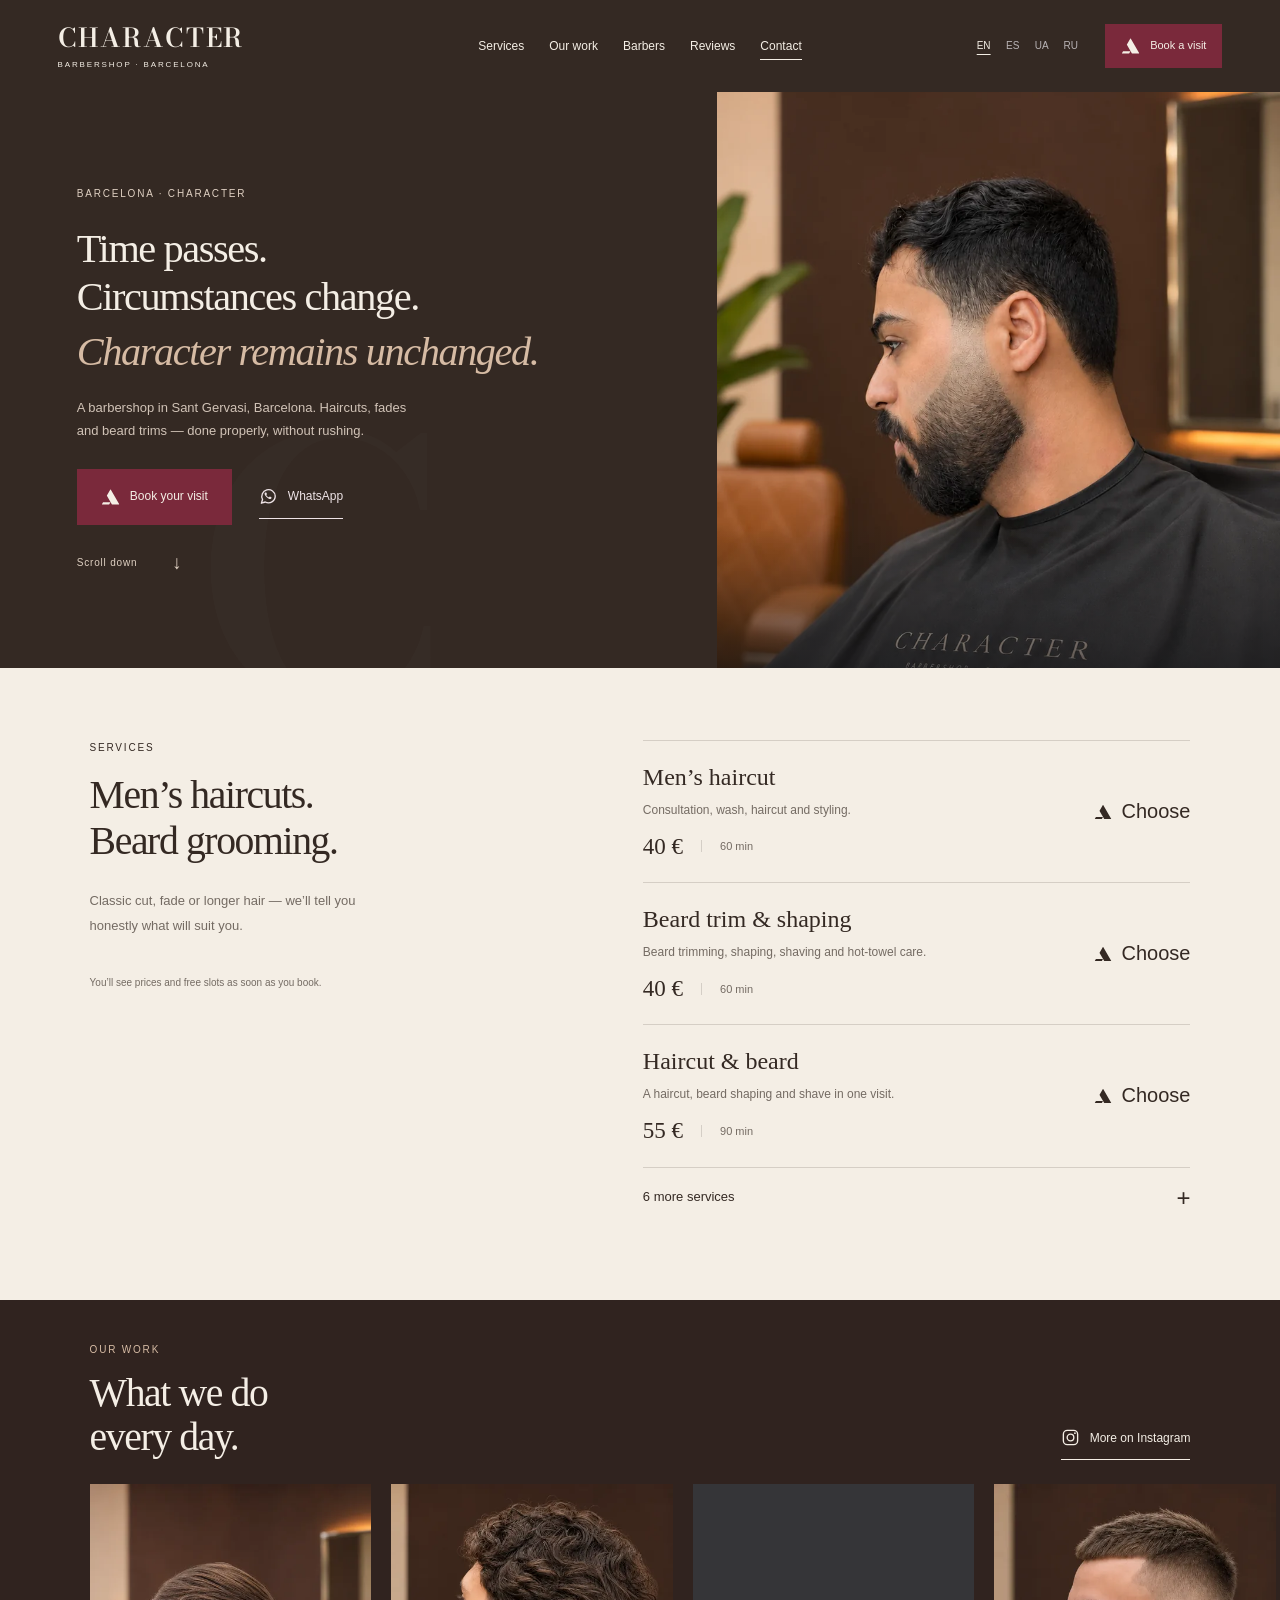
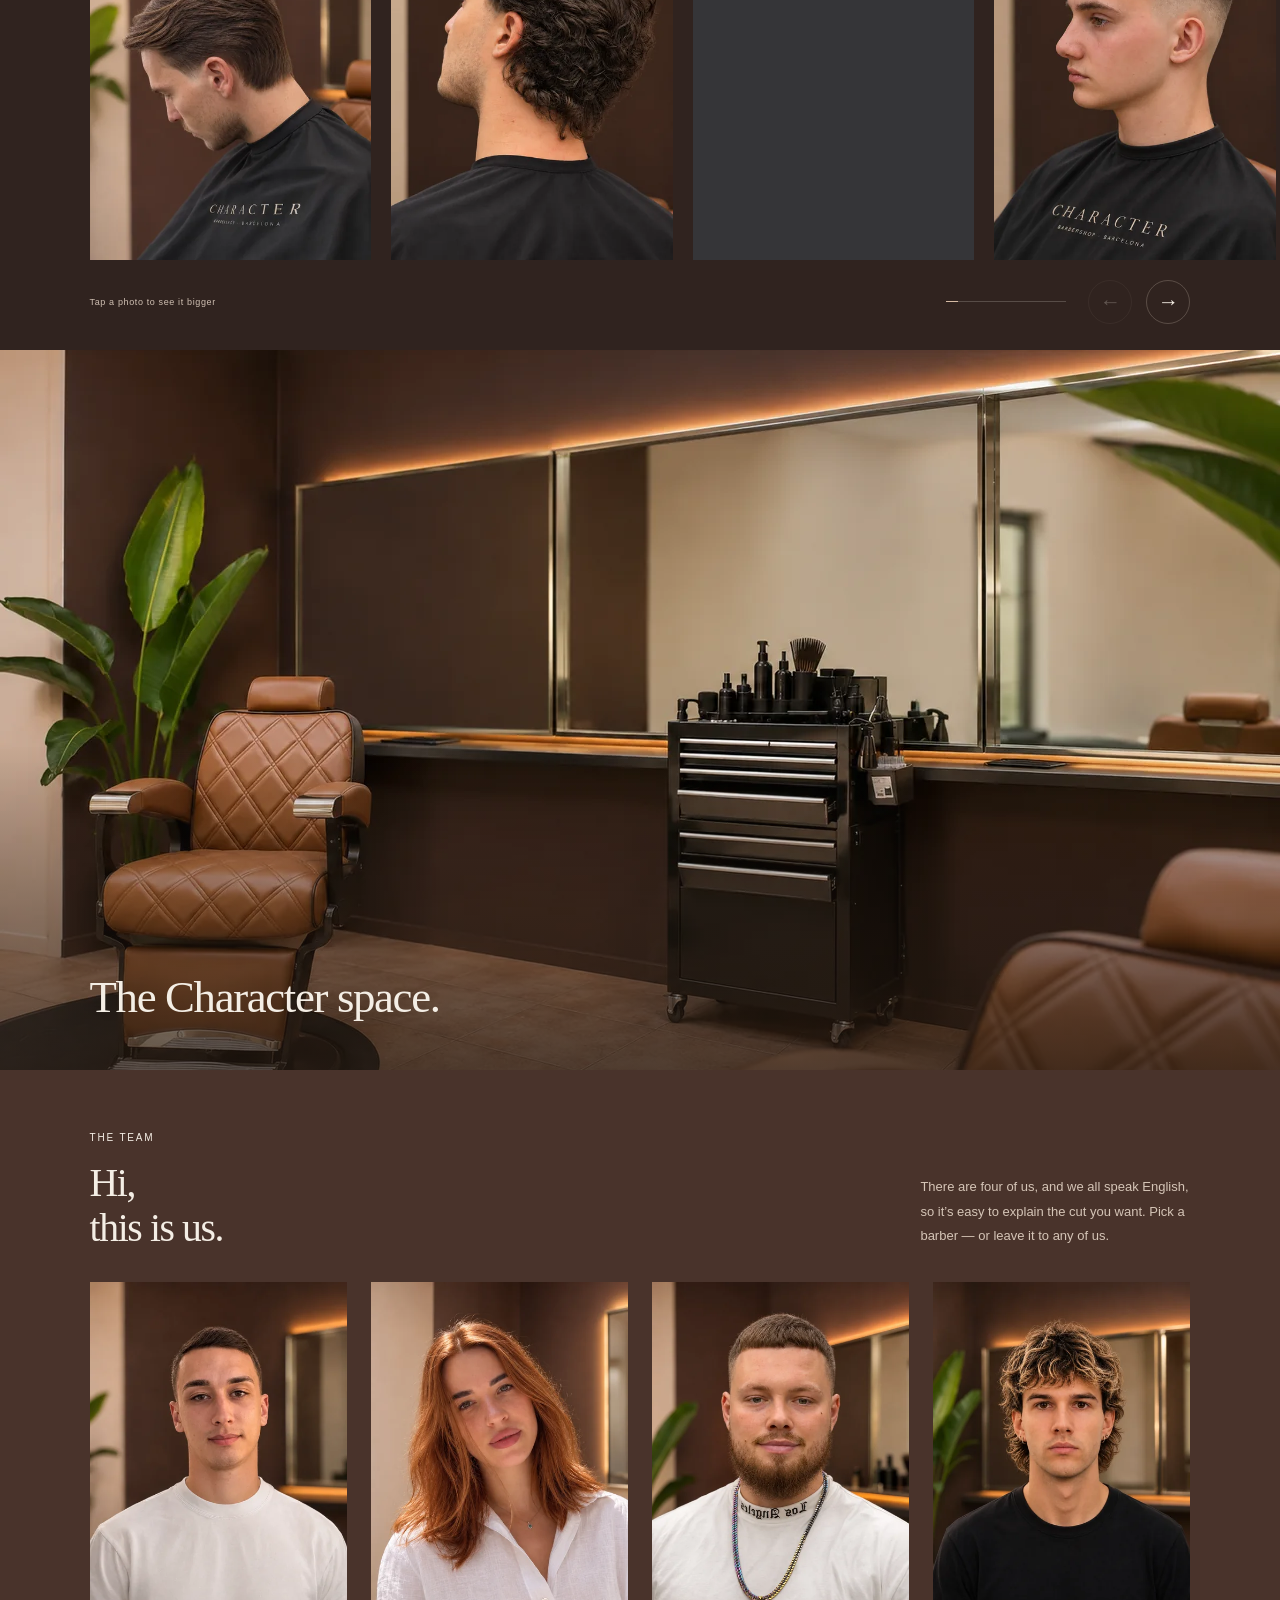
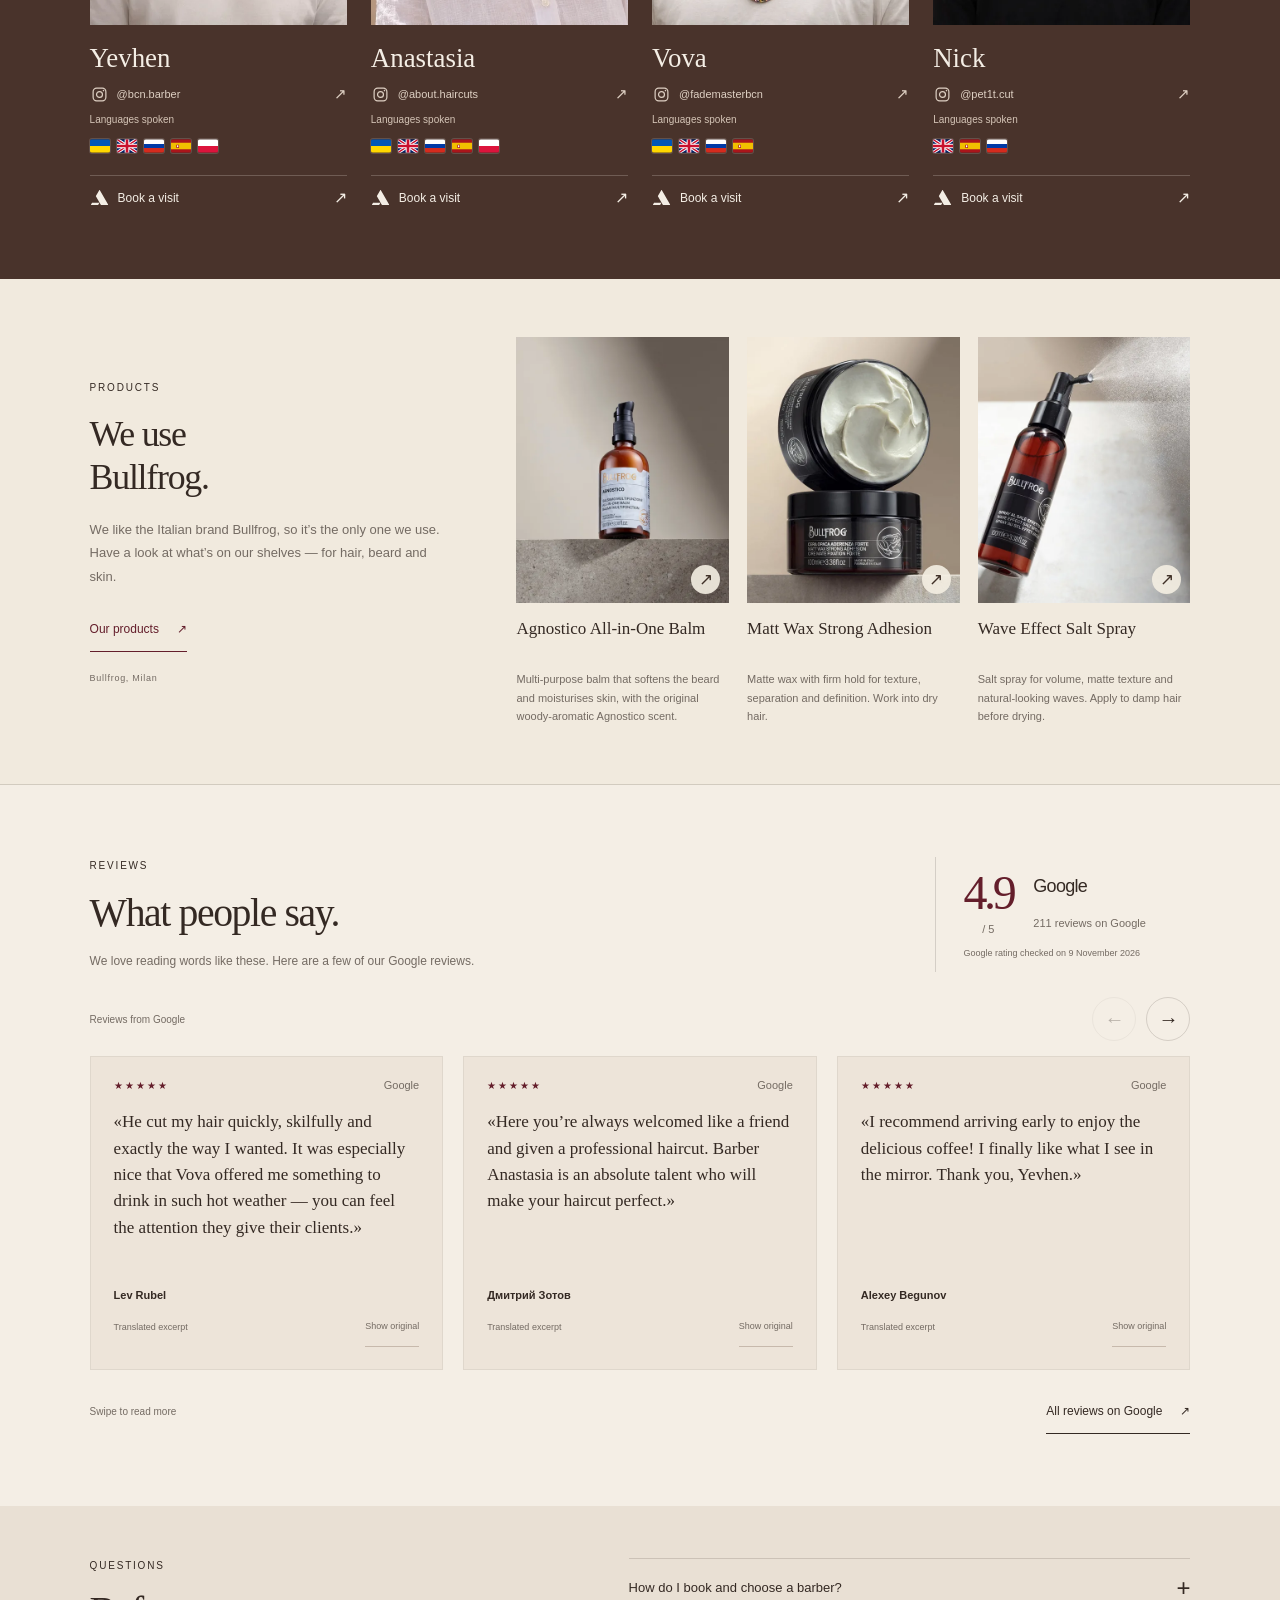
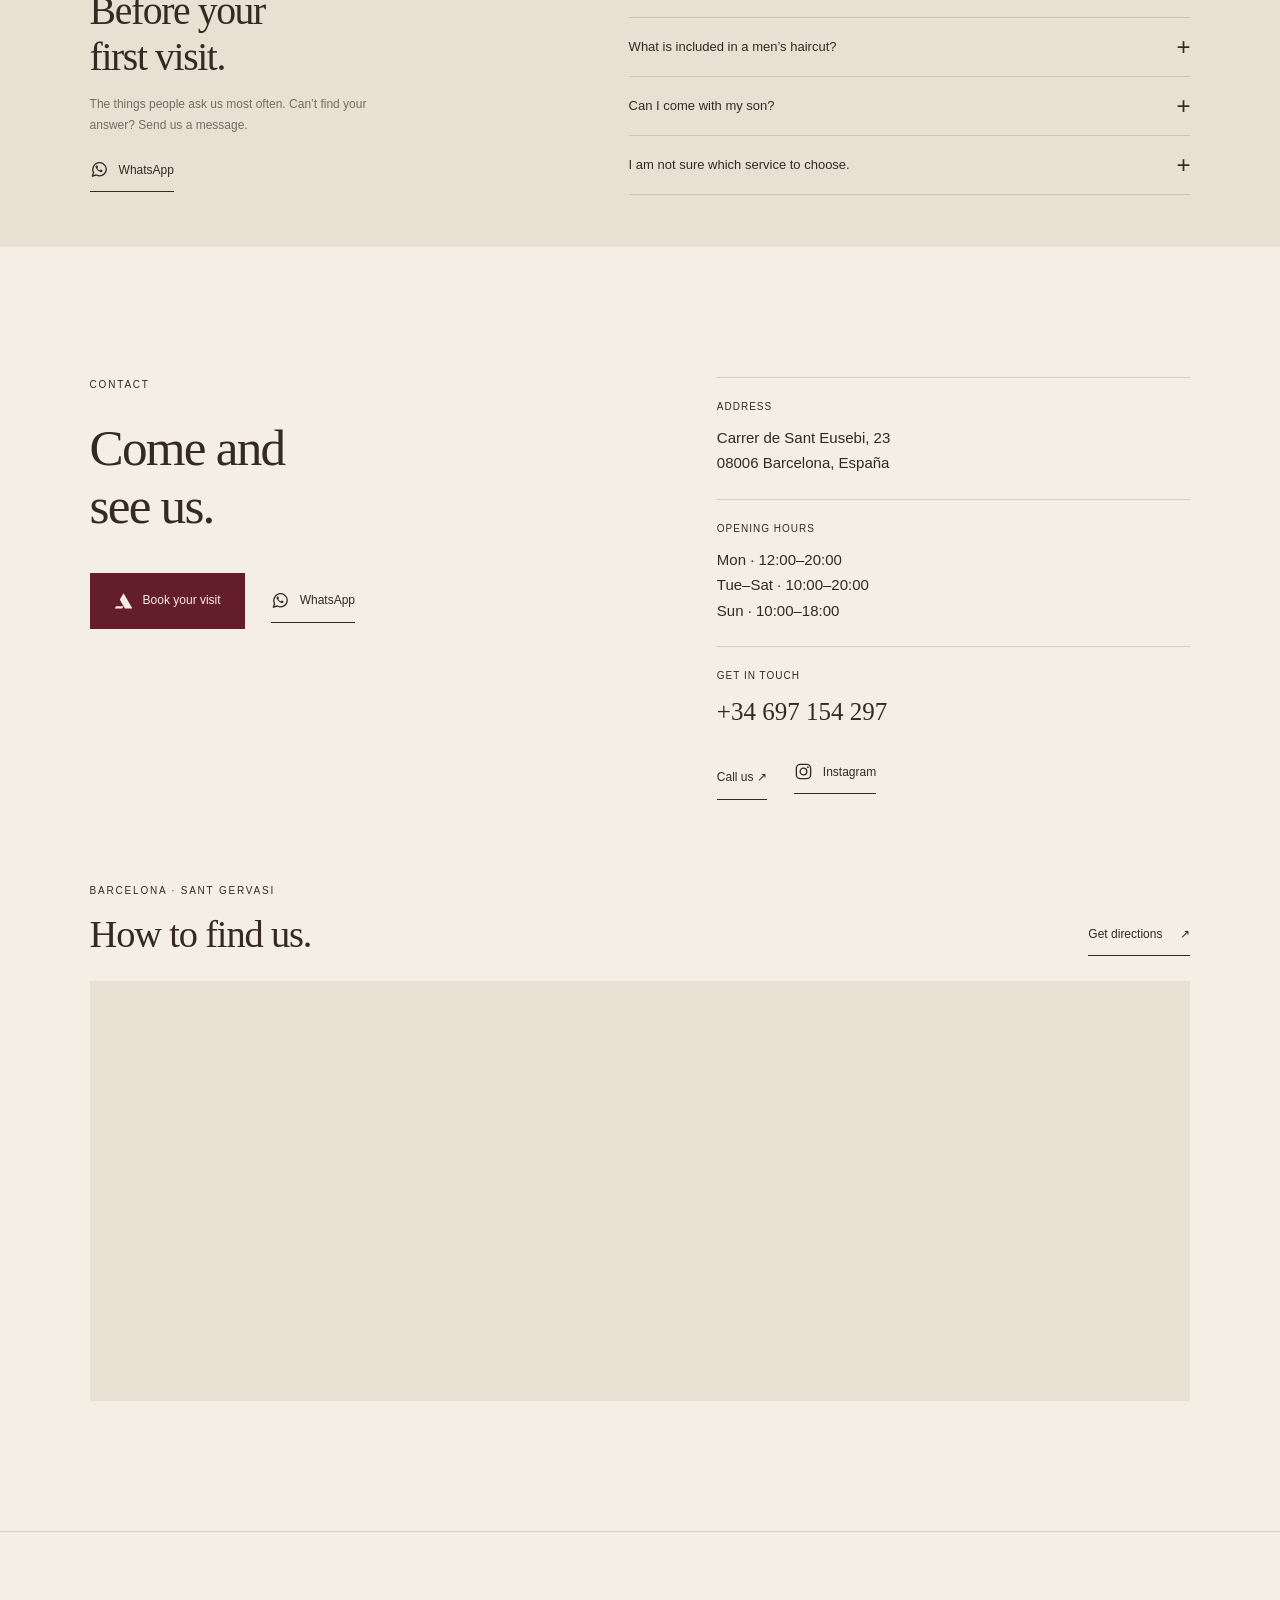
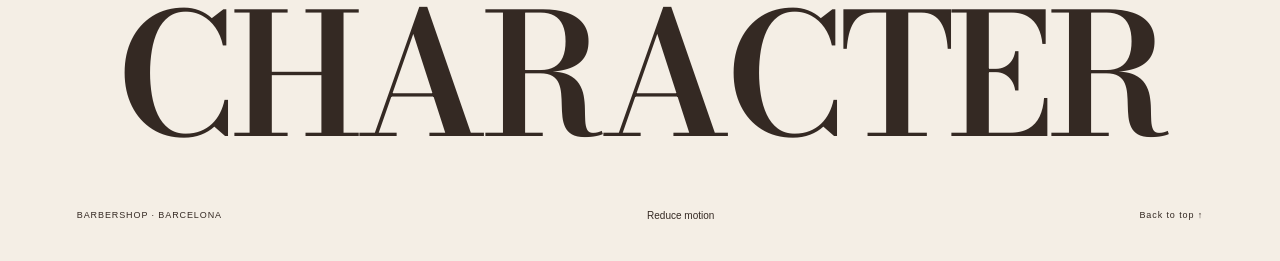
==== commit ba757021: "Personal Altegio booking link for each barber" ====
--- a/index.html
+++ b/index.html
@@ -8,7 +8,7 @@
   <link rel="preload" href="/assets/character-display.ttf" as="font" type="font/ttf" crossorigin>
   <link rel="preload" href="/assets/portraits/img_2643-800.webp" as="image" imagesrcset="/assets/portraits/img_2643-800.webp 800w, /assets/portraits/img_2643-1086.webp 1086w" imagesizes="(max-width: 760px) 100vw, 52vw">
   <link rel="stylesheet" href="/styles.css?v=clean-labels-1"><link rel="stylesheet" href="/rituals.css"><script src="/app.js?v=human-copy-1" defer></script><script src="/rituals.js?v=seo-1" defer></script>
-  <link rel="stylesheet" href="/portfolio.css?v=clean-labels-1"><link rel="stylesheet" href="/team.css?v=character-team-4"><link rel="stylesheet" href="/mobile-type.css?v=1">
+  <link rel="stylesheet" href="/portfolio.css?v=clean-labels-1"><link rel="stylesheet" href="/team.css?v=character-team-5"><link rel="stylesheet" href="/mobile-type.css?v=1">
 <meta name="description" content="Men’s haircuts, skin fades, longer styles and beard trims at Character in Sant Gervasi, Barcelona. English-speaking barbers. Book online."><meta name="robots" content="index,follow,max-image-preview:large"><link rel="canonical" href="https://characterbarcelona.com/"><link rel="alternate" hreflang="en" href="https://characterbarcelona.com/"><link rel="alternate" hreflang="es" href="https://characterbarcelona.com/es/"><link rel="alternate" hreflang="uk" href="https://characterbarcelona.com/uk/"><link rel="alternate" hreflang="ru" href="https://characterbarcelona.com/ru/"><link rel="alternate" hreflang="x-default" href="https://characterbarcelona.com/"><meta property="og:type" content="website"><meta property="og:site_name" content="Character Barbershop"><meta property="og:title" content="Barbershop in Barcelona · Sant Gervasi | Character"><meta property="og:description" content="Men’s haircuts, skin fades, longer styles and beard trims at Character in Sant Gervasi, Barcelona. English-speaking barbers. Book online."><meta property="og:url" content="https://characterbarcelona.com/"><meta property="og:locale" content="en_GB"><meta property="og:image" content="https://characterbarcelona.com/assets/interior-1280.webp"><meta property="og:image:width" content="1280"><meta property="og:image:height" content="853"><meta property="og:image:type" content="image/webp"><meta property="og:image:alt" content="A visualization of the beige and chocolate Character interior"><meta property="og:locale:alternate" content="es_ES"><meta property="og:locale:alternate" content="uk_UA"><meta property="og:locale:alternate" content="ru_RU"><meta name="twitter:card" content="summary_large_image"><meta name="twitter:title" content="Barbershop in Barcelona · Sant Gervasi | Character"><meta name="twitter:description" content="Men’s haircuts, skin fades, longer styles and beard trims at Character in Sant Gervasi, Barcelona. English-speaking barbers. Book online."><meta name="twitter:image" content="https://characterbarcelona.com/assets/interior-1280.webp"><meta name="twitter:image:alt" content="A visualization of the beige and chocolate Character interior"><script type="application/json" id="seo-config">{"origin":"https://characterbarcelona.com","languages":{"en":{"path":"/","locale":"en_GB","title":"Barbershop in Barcelona · Sant Gervasi | Character","description":"Men’s haircuts, skin fades, longer styles and beard trims at Character in Sant Gervasi, Barcelona. English-speaking barbers. Book online."},"es":{"path":"/es/","locale":"es_ES","title":"Barbería en Barcelona · Sant Gervasi | Character","description":"Cortes de pelo para hombre, degradados, pelo largo y arreglo de barba en Sant Gervasi, Barcelona. Conoce a los barberos de Character y reserva online."},"uk":{"path":"/uk/","locale":"uk_UA","title":"Барбершоп у Барселоні — стрижки та борода | Character","description":"Чоловічі стрижки, фейд, довге волосся та оформлення бороди у Sant Gervasi, Барселона. Україномовні барбери Character. Онлайн-запис."},"ru":{"path":"/ru/","locale":"ru_RU","title":"Барбершоп в Барселоне — стрижки и борода | Character","description":"Мужские стрижки, фейд, удлинённые волосы и оформление бороды в Sant Gervasi, Барселона. Русскоязычные барберы Character. Запись онлайн."}}}</script><script type="application/ld+json" id="business-schema">{"@context":"https://schema.org","@graph":[{"@type":"HairSalon","@id":"https://characterbarcelona.com/#barbershop","name":"Character Barbershop","url":"https://characterbarcelona.com/","telephone":"+34697154297","image":"https://characterbarcelona.com/assets/interior-1280.webp","address":{"@type":"PostalAddress","streetAddress":"Carrer de Sant Eusebi, 23","addressLocality":"Barcelona","addressRegion":"Catalunya","postalCode":"08006","addressCountry":"ES"},"geo":{"@type":"GeoCoordinates","latitude":41.4013683,"longitude":2.1492276},"hasMap":"https://www.google.com/maps?cid=2648370291810908901","sameAs":["https://www.instagram.com/character.barcelona/"],"currenciesAccepted":"EUR","potentialAction":{"@type":"ReserveAction","target":"https://character.altegio.me/"},"openingHoursSpecification":[{"@type":"OpeningHoursSpecification","dayOfWeek":["https://schema.org/Monday"],"opens":"12:00","closes":"20:00"},{"@type":"OpeningHoursSpecification","dayOfWeek":["https://schema.org/Tuesday","https://schema.org/Wednesday","https://schema.org/Thursday","https://schema.org/Friday","https://schema.org/Saturday"],"opens":"10:00","closes":"20:00"},{"@type":"OpeningHoursSpecification","dayOfWeek":["https://schema.org/Sunday"],"opens":"10:00","closes":"18:00"}]},{"@type":"WebSite","@id":"https://characterbarcelona.com/#website","name":"Character Barbershop","url":"https://characterbarcelona.com/","inLanguage":["en","es","uk","ru"],"publisher":{"@id":"https://characterbarcelona.com/#barbershop"}},{"@type":"WebPage","@id":"https://characterbarcelona.com/#webpage","url":"https://characterbarcelona.com/","name":"Barbershop in Barcelona · Sant Gervasi | Character","description":"Men’s haircuts, skin fades, longer styles and beard trims at Character in Sant Gervasi, Barcelona. English-speaking barbers. Book online.","inLanguage":"en","isPartOf":{"@id":"https://characterbarcelona.com/#website"},"about":{"@id":"https://characterbarcelona.com/#barbershop"}}]}</script></head>
 <body>
   <svg class="icon-sprite" xmlns="http://www.w3.org/2000/svg" aria-hidden="true" focusable="false">
@@ -77,7 +77,7 @@
             <h3 data-t="zhenya">Yevhen</h3>
             <a class="staff-instagram" href="https://www.instagram.com/bcn.barber/" target="_blank" rel="noopener noreferrer" aria-label="Instagram @bcn.barber"><svg class="app-icon app-icon-instagram" aria-hidden="true" focusable="false"><use href="#icon-instagram"></use></svg><span>@bcn.barber</span><span class="staff-link-arrow" aria-hidden="true">↗</span></a>
             <div class="member-languages"><span class="language-label" data-t="spokenLanguages">Languages spoken</span><div class="language-flags"><span class="language-flag" role="img" tabindex="0" data-title-t="languageUk" data-aria-t="languageUk" title="Ukrainian" aria-label="Ukrainian"><svg aria-hidden="true" focusable="false" viewbox="0 0 30 20"><use href="#flag-uk"></use></svg><span class="flag-tooltip" aria-hidden="true" data-t="languageUk">Ukrainian</span></span><span class="language-flag" role="img" tabindex="0" data-title-t="languageEn" data-aria-t="languageEn" title="English" aria-label="English"><svg aria-hidden="true" focusable="false" viewbox="0 0 30 20"><use href="#flag-en"></use></svg><span class="flag-tooltip" aria-hidden="true" data-t="languageEn">English</span></span><span class="language-flag" role="img" tabindex="0" data-title-t="languageRu" data-aria-t="languageRu" title="Russian" aria-label="Russian"><svg aria-hidden="true" focusable="false" viewbox="0 0 30 20"><use href="#flag-ru"></use></svg><span class="flag-tooltip" aria-hidden="true" data-t="languageRu">Russian</span></span><span class="language-flag" role="img" tabindex="0" data-title-t="languageEs" data-aria-t="languageEs" title="Spanish" aria-label="Spanish"><svg aria-hidden="true" focusable="false" viewbox="0 0 30 20"><use href="#flag-es"></use></svg><span class="flag-tooltip" aria-hidden="true" data-t="languageEs">Spanish</span></span><span class="language-flag" role="img" tabindex="0" data-title-t="languagePl" data-aria-t="languagePl" title="Polish" aria-label="Polish"><svg aria-hidden="true" focusable="false" viewbox="0 0 30 20"><use href="#flag-pl"></use></svg><span class="flag-tooltip" aria-hidden="true" data-t="languagePl">Polish</span></span></div></div>
-            <button class="staff-book" type="button" data-action="book"><svg class="app-icon app-icon-altegio" aria-hidden="true" focusable="false"><use href="#icon-altegio"></use></svg><span data-t="book">Book a visit</span><span aria-hidden="true">↗</span></button>
+            <a class="staff-book" href="https://character.altegio.me/company/1355489/personal/select-master?o=m3011526"><svg class="app-icon app-icon-altegio" aria-hidden="true" focusable="false"><use href="#icon-altegio"></use></svg><span data-t="book">Book a visit</span><span aria-hidden="true">↗</span></a>
           </div>
         </article>
         <article class="team-member" data-staff="anastasia">
@@ -86,7 +86,7 @@
             <h3 data-t="anastasiia">Anastasia</h3>
             <a class="staff-instagram" href="https://www.instagram.com/about.haircuts/" target="_blank" rel="noopener noreferrer" aria-label="Instagram @about.haircuts"><svg class="app-icon app-icon-instagram" aria-hidden="true" focusable="false"><use href="#icon-instagram"></use></svg><span>@about.haircuts</span><span class="staff-link-arrow" aria-hidden="true">↗</span></a>
             <div class="member-languages"><span class="language-label" data-t="spokenLanguages">Languages spoken</span><div class="language-flags"><span class="language-flag" role="img" tabindex="0" data-title-t="languageUk" data-aria-t="languageUk" title="Ukrainian" aria-label="Ukrainian"><svg aria-hidden="true" focusable="false" viewbox="0 0 30 20"><use href="#flag-uk"></use></svg><span class="flag-tooltip" aria-hidden="true" data-t="languageUk">Ukrainian</span></span><span class="language-flag" role="img" tabindex="0" data-title-t="languageEn" data-aria-t="languageEn" title="English" aria-label="English"><svg aria-hidden="true" focusable="false" viewbox="0 0 30 20"><use href="#flag-en"></use></svg><span class="flag-tooltip" aria-hidden="true" data-t="languageEn">English</span></span><span class="language-flag" role="img" tabindex="0" data-title-t="languageRu" data-aria-t="languageRu" title="Russian" aria-label="Russian"><svg aria-hidden="true" focusable="false" viewbox="0 0 30 20"><use href="#flag-ru"></use></svg><span class="flag-tooltip" aria-hidden="true" data-t="languageRu">Russian</span></span><span class="language-flag" role="img" tabindex="0" data-title-t="languageEs" data-aria-t="languageEs" title="Spanish" aria-label="Spanish"><svg aria-hidden="true" focusable="false" viewbox="0 0 30 20"><use href="#flag-es"></use></svg><span class="flag-tooltip" aria-hidden="true" data-t="languageEs">Spanish</span></span><span class="language-flag" role="img" tabindex="0" data-title-t="languagePl" data-aria-t="languagePl" title="Polish" aria-label="Polish"><svg aria-hidden="true" focusable="false" viewbox="0 0 30 20"><use href="#flag-pl"></use></svg><span class="flag-tooltip" aria-hidden="true" data-t="languagePl">Polish</span></span></div></div>
-            <button class="staff-book" type="button" data-action="book"><svg class="app-icon app-icon-altegio" aria-hidden="true" focusable="false"><use href="#icon-altegio"></use></svg><span data-t="book">Book a visit</span><span aria-hidden="true">↗</span></button>
+            <a class="staff-book" href="https://character.altegio.me/company/1355489/personal/select-master?o=m3011539"><svg class="app-icon app-icon-altegio" aria-hidden="true" focusable="false"><use href="#icon-altegio"></use></svg><span data-t="book">Book a visit</span><span aria-hidden="true">↗</span></a>
           </div>
         </article>
         <article class="team-member" data-staff="vova">
@@ -95,7 +95,7 @@
             <h3 data-t="vova">Vova</h3>
             <a class="staff-instagram" href="https://www.instagram.com/fademasterbcn/" target="_blank" rel="noopener noreferrer" aria-label="Instagram @fademasterbcn"><svg class="app-icon app-icon-instagram" aria-hidden="true" focusable="false"><use href="#icon-instagram"></use></svg><span>@fademasterbcn</span><span class="staff-link-arrow" aria-hidden="true">↗</span></a>
             <div class="member-languages"><span class="language-label" data-t="spokenLanguages">Languages spoken</span><div class="language-flags"><span class="language-flag" role="img" tabindex="0" data-title-t="languageUk" data-aria-t="languageUk" title="Ukrainian" aria-label="Ukrainian"><svg aria-hidden="true" focusable="false" viewbox="0 0 30 20"><use href="#flag-uk"></use></svg><span class="flag-tooltip" aria-hidden="true" data-t="languageUk">Ukrainian</span></span><span class="language-flag" role="img" tabindex="0" data-title-t="languageEn" data-aria-t="languageEn" title="English" aria-label="English"><svg aria-hidden="true" focusable="false" viewbox="0 0 30 20"><use href="#flag-en"></use></svg><span class="flag-tooltip" aria-hidden="true" data-t="languageEn">English</span></span><span class="language-flag" role="img" tabindex="0" data-title-t="languageRu" data-aria-t="languageRu" title="Russian" aria-label="Russian"><svg aria-hidden="true" focusable="false" viewbox="0 0 30 20"><use href="#flag-ru"></use></svg><span class="flag-tooltip" aria-hidden="true" data-t="languageRu">Russian</span></span><span class="language-flag" role="img" tabindex="0" data-title-t="languageEs" data-aria-t="languageEs" title="Spanish" aria-label="Spanish"><svg aria-hidden="true" focusable="false" viewbox="0 0 30 20"><use href="#flag-es"></use></svg><span class="flag-tooltip" aria-hidden="true" data-t="languageEs">Spanish</span></span></div></div>
-            <button class="staff-book" type="button" data-action="book"><svg class="app-icon app-icon-altegio" aria-hidden="true" focusable="false"><use href="#icon-altegio"></use></svg><span data-t="book">Book a visit</span><span aria-hidden="true">↗</span></button>
+            <a class="staff-book" href="https://character.altegio.me/company/1355489/personal/select-master?o=m3011542"><svg class="app-icon app-icon-altegio" aria-hidden="true" focusable="false"><use href="#icon-altegio"></use></svg><span data-t="book">Book a visit</span><span aria-hidden="true">↗</span></a>
           </div>
         </article>
         <article class="team-member" data-staff="nikita">
@@ -104,7 +104,7 @@
             <h3 data-t="nikita">Nick</h3>
             <a class="staff-instagram" href="https://www.instagram.com/pet1t.cut/" target="_blank" rel="noopener noreferrer" aria-label="Instagram @pet1t.cut"><svg class="app-icon app-icon-instagram" aria-hidden="true" focusable="false"><use href="#icon-instagram"></use></svg><span>@pet1t.cut</span><span class="staff-link-arrow" aria-hidden="true">↗</span></a>
             <div class="member-languages"><span class="language-label" data-t="spokenLanguages">Languages spoken</span><div class="language-flags"><span class="language-flag" role="img" tabindex="0" data-title-t="languageEn" data-aria-t="languageEn" title="English" aria-label="English"><svg aria-hidden="true" focusable="false" viewbox="0 0 30 20"><use href="#flag-en"></use></svg><span class="flag-tooltip" aria-hidden="true" data-t="languageEn">English</span></span><span class="language-flag" role="img" tabindex="0" data-title-t="languageEs" data-aria-t="languageEs" title="Spanish" aria-label="Spanish"><svg aria-hidden="true" focusable="false" viewbox="0 0 30 20"><use href="#flag-es"></use></svg><span class="flag-tooltip" aria-hidden="true" data-t="languageEs">Spanish</span></span><span class="language-flag" role="img" tabindex="0" data-title-t="languageRu" data-aria-t="languageRu" title="Russian" aria-label="Russian"><svg aria-hidden="true" focusable="false" viewbox="0 0 30 20"><use href="#flag-ru"></use></svg><span class="flag-tooltip" aria-hidden="true" data-t="languageRu">Russian</span></span></div></div>
-            <button class="staff-book" type="button" data-action="book"><svg class="app-icon app-icon-altegio" aria-hidden="true" focusable="false"><use href="#icon-altegio"></use></svg><span data-t="book">Book a visit</span><span aria-hidden="true">↗</span></button>
+            <a class="staff-book" href="https://character.altegio.me/company/1355489/personal/select-master?o=m3137285"><svg class="app-icon app-icon-altegio" aria-hidden="true" focusable="false"><use href="#icon-altegio"></use></svg><span data-t="book">Book a visit</span><span aria-hidden="true">↗</span></a>
           </div>
         </article>
       </div>
--- a/team.css
+++ b/team.css
@@ -25,3 +25,4 @@
 @media(min-width:1024px){.team-portraits .member-languages{align-content:start;min-height:52px}.team-portraits .language-label{flex-basis:100%}}
 @media(max-width:1023px){.team-portraits .team-grid{grid-template-columns:repeat(2,minmax(0,1fr));gap:30px 24px}.team-portraits .team-intro{grid-template-columns:1fr}.team-portraits .team-intro>p{margin-top:14px;max-width:none}}
 @media(max-width:760px){.team-section.team-portraits{padding-top:42px;padding-bottom:42px}.team-portraits .team-intro{margin-bottom:26px}.team-portraits .team-grid{gap:26px 16px}.staff-details{padding-top:14px}.staff-details h3{font-size:clamp(20px,5.8vw,26px)}.staff-instagram{gap:6px;font-size:10px;min-height:40px}.staff-instagram .app-icon{width:15px;height:15px}.staff-link-arrow{display:none}.team-portraits .member-languages{display:block;min-height:51px;margin-bottom:7px}.team-portraits .language-label{display:block;margin:0 0 3px}.team-portraits .language-flags{gap:6px}.staff-book{font-size:11px;gap:6px}.staff-book .app-icon{width:17px;height:17px}}
+a.staff-book{text-decoration:none;color:inherit}
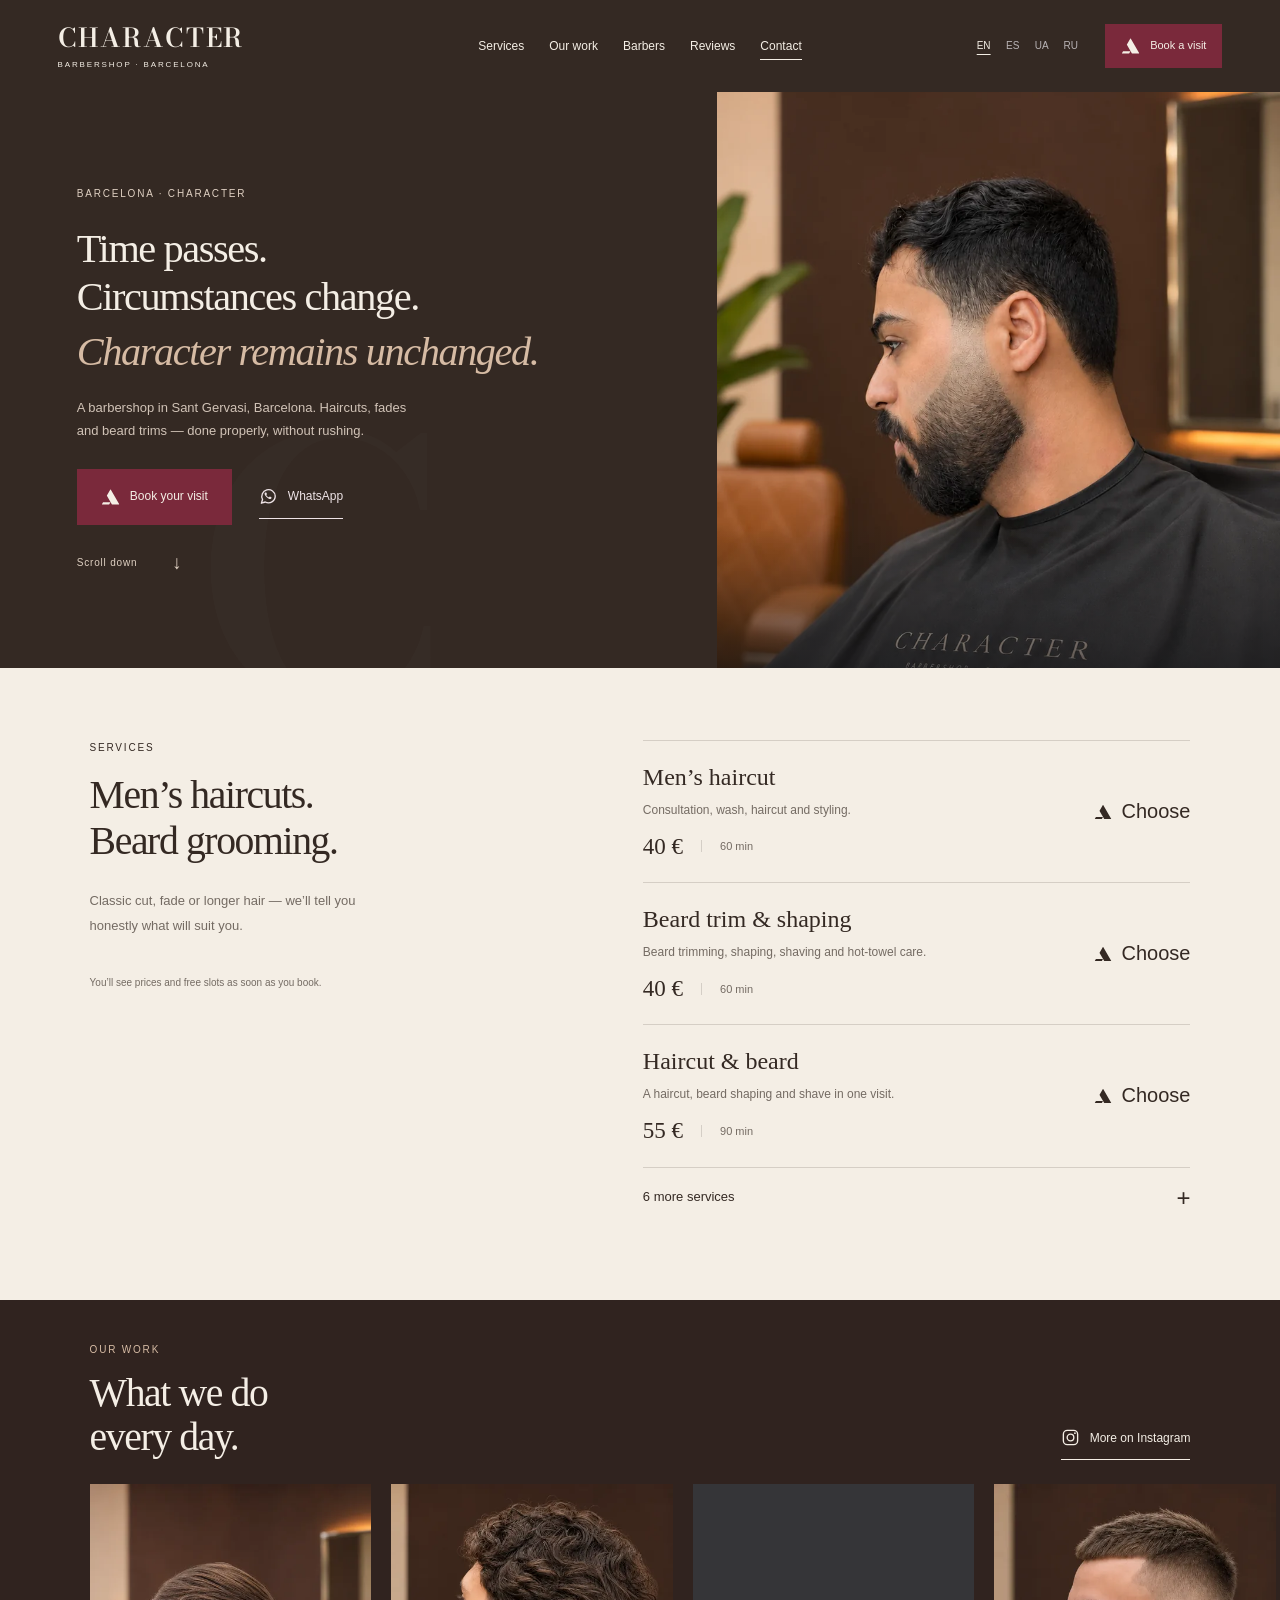
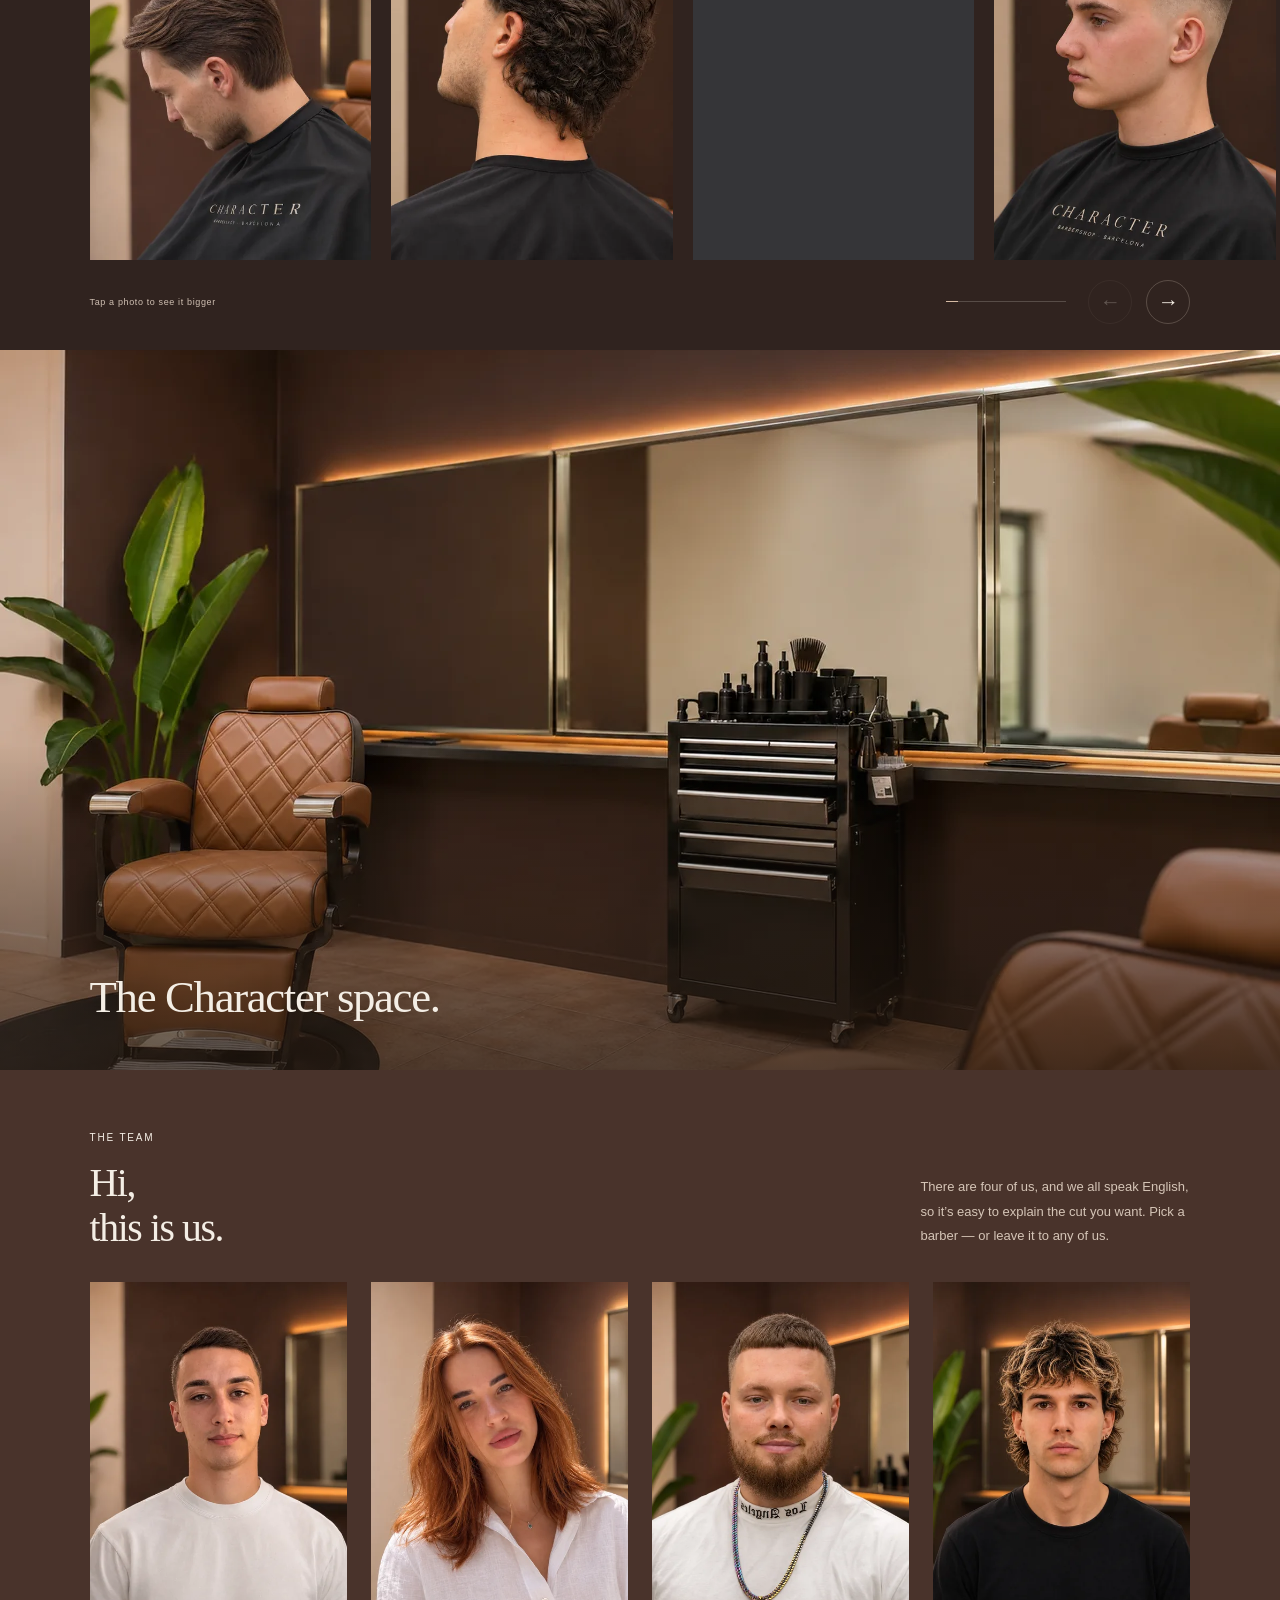
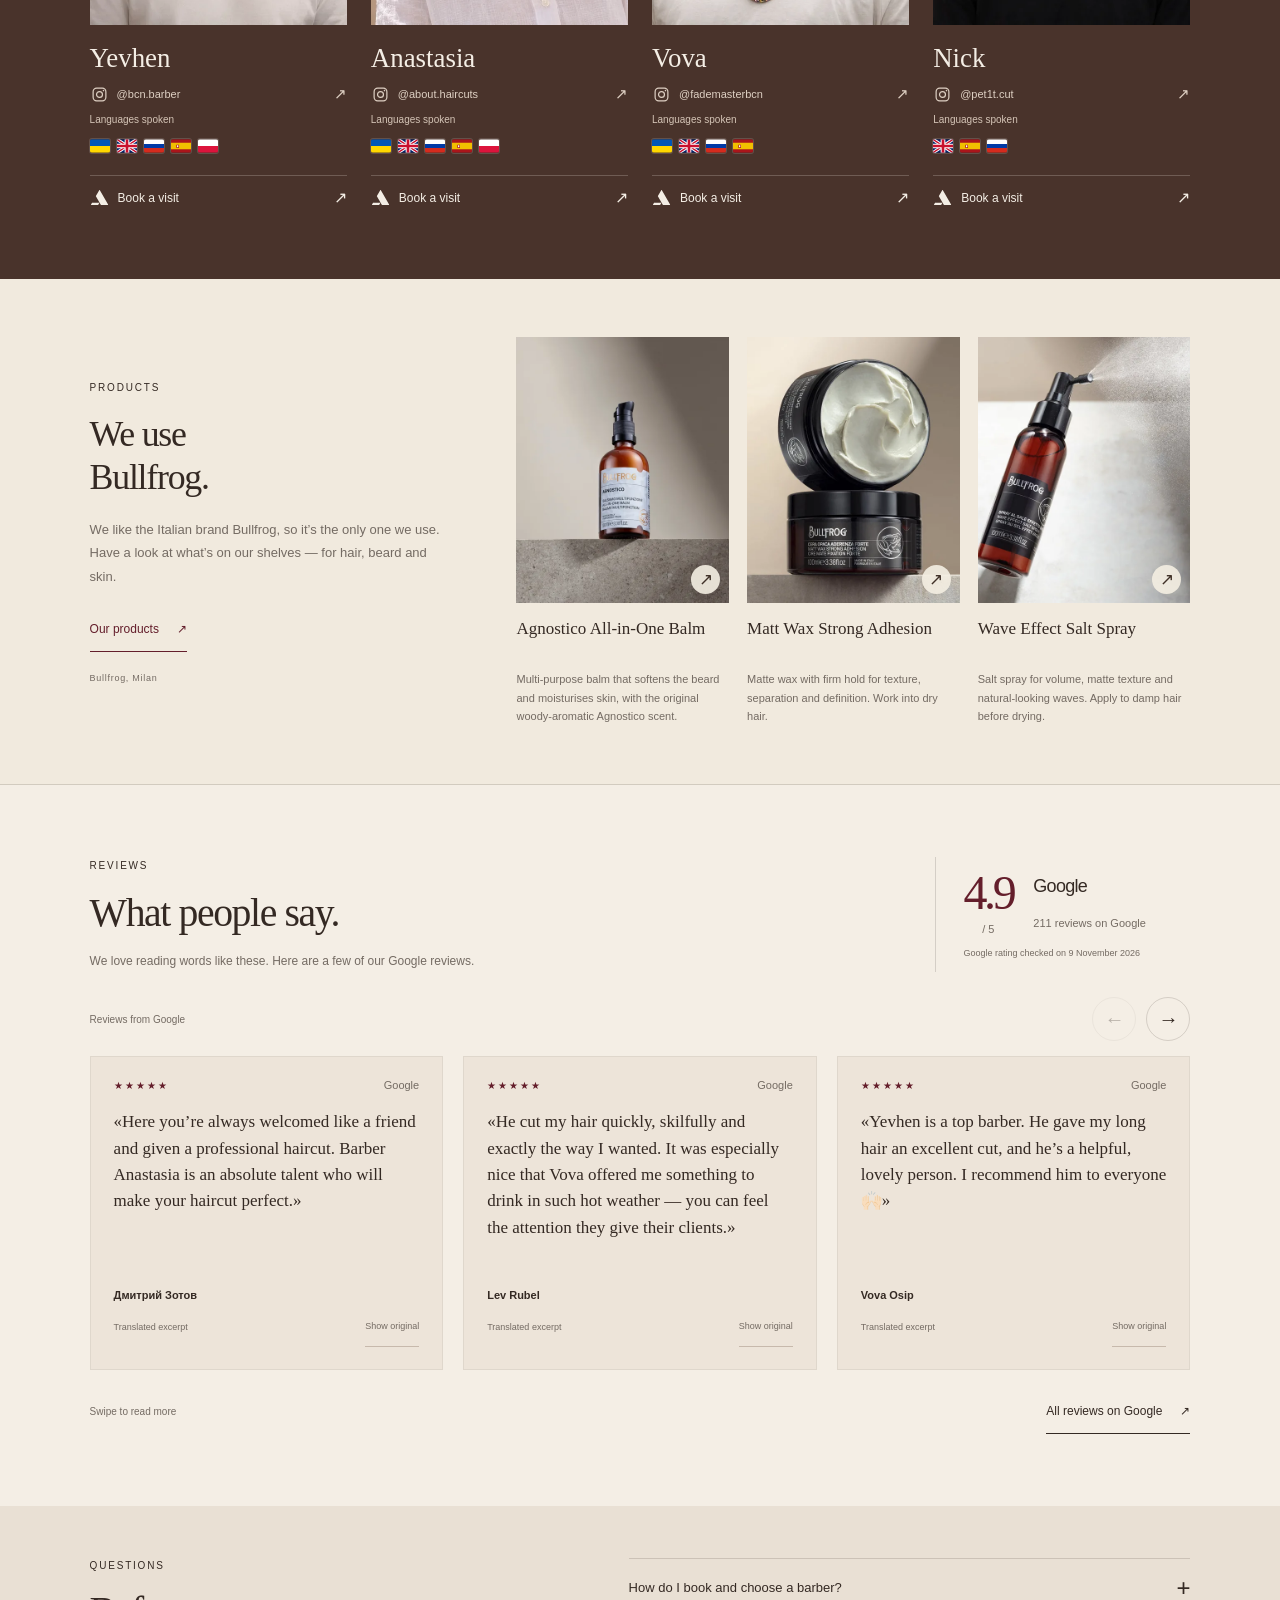
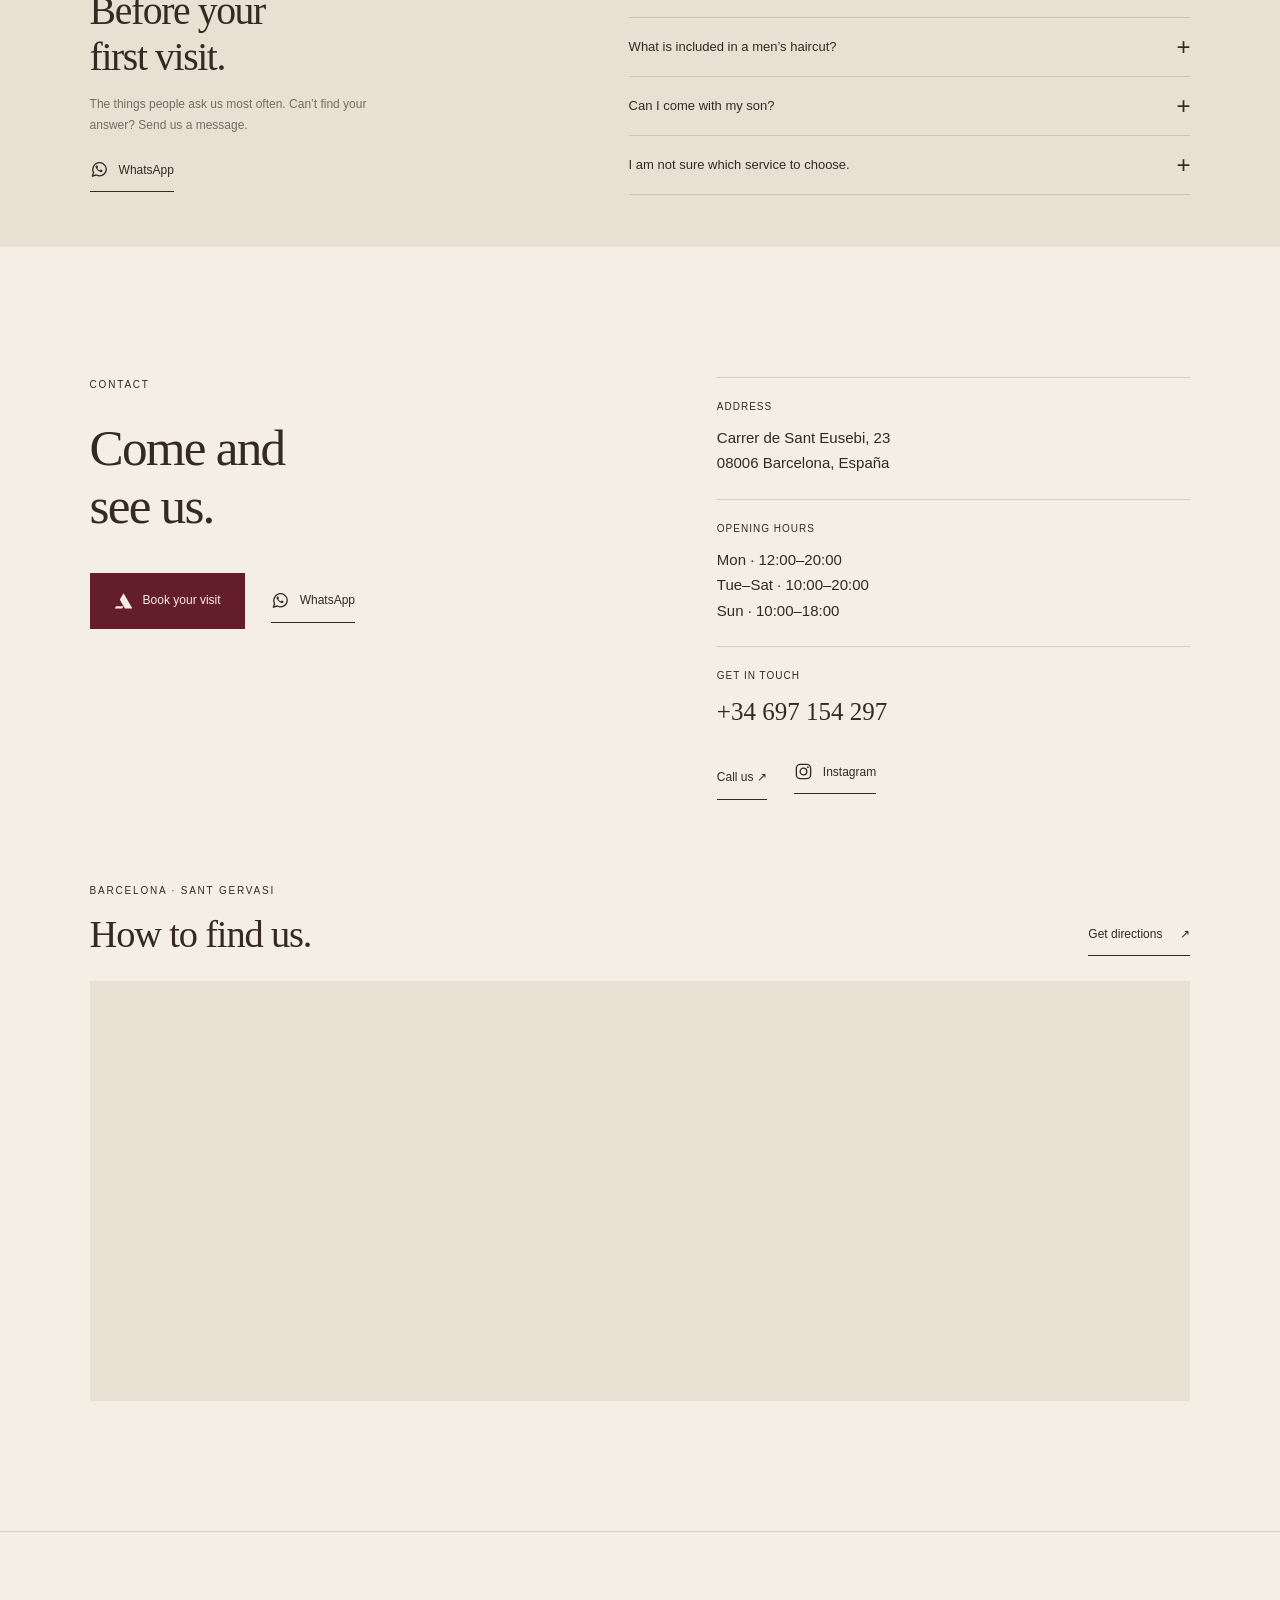
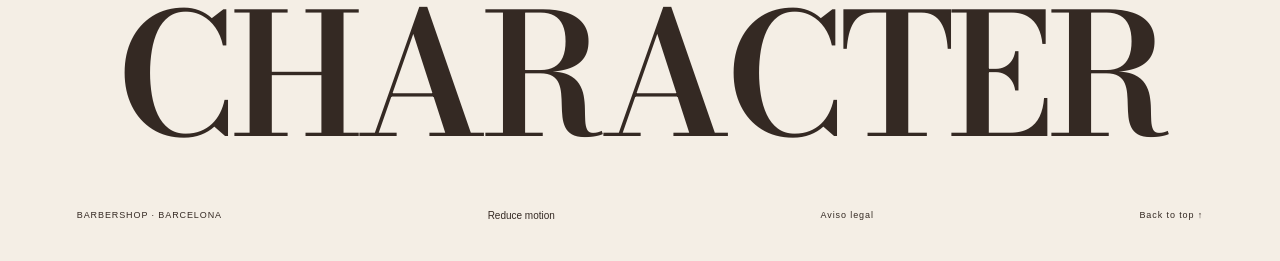
==== commit a7d13a2b: "Add Aviso legal page and Meta domain verification tag Co-Authored-By: Claude Opus 5.5 <noreply@anthr" ====
--- a/index.html
+++ b/index.html
@@ -1,7 +1,8 @@
 <!doctype html>
 <html lang="en">
 <head>
-  <meta charset="utf-8"><meta name="viewport" content="width=device-width,initial-scale=1,viewport-fit=cover">
+  <meta charset="utf-8">
+<meta name="facebook-domain-verification" content="catnfvx00z3ga2xudbu41z5t7webw6" /><meta name="viewport" content="width=device-width,initial-scale=1,viewport-fit=cover">
   <title>Barbershop in Barcelona · Sant Gervasi | Character</title>
   <meta name="theme-color" content="#342923">
   <link rel="icon" href="/assets/favicon.svg" type="image/svg+xml">
@@ -141,7 +142,7 @@
       </div>
     </section>
   </main>
-  <footer class="footer"><a class="footer-brand" href="#top">CHARACTER</a><div class="footer-bottom"><span>BARBERSHOP · BARCELONA</span><button class="motion-toggle" type="button" aria-pressed="false" data-t="reduceMotion">Reduce motion</button><a href="#top" data-t="backTop">Back to top ↑</a></div></footer>
+  <footer class="footer"><a class="footer-brand" href="#top">CHARACTER</a><div class="footer-bottom"><span>BARBERSHOP · BARCELONA</span><button class="motion-toggle" type="button" aria-pressed="false" data-t="reduceMotion">Reduce motion</button><a href="/aviso-legal/">Aviso legal</a><a href="#top" data-t="backTop">Back to top ↑</a></div></footer>
   <div class="mobile-dock"><button class="has-app-icon button" data-action="book"><svg class="app-icon app-icon-altegio" aria-hidden="true" focusable="false"><use href="#icon-altegio"></use></svg><span data-t="book">Book a visit</span></button><button class="has-app-icon dock-link" data-action="whatsapp"><svg class="app-icon app-icon-whatsapp" aria-hidden="true" focusable="false"><use href="#icon-whatsapp"></use></svg><span>WhatsApp</span></button><button class="dock-link" data-action="phone" data-t="callShort">Call</button></div>
   <dialog id="portfolio-dialog" class="portfolio-dialog" data-aria-t="galleryTitle" aria-label="Character portfolio">
     <div class="portfolio-dialog-toolbar"><span>CHARACTER</span><form method="dialog"><button class="portfolio-close" data-aria-t="close" aria-label="Close">×</button></form></div>
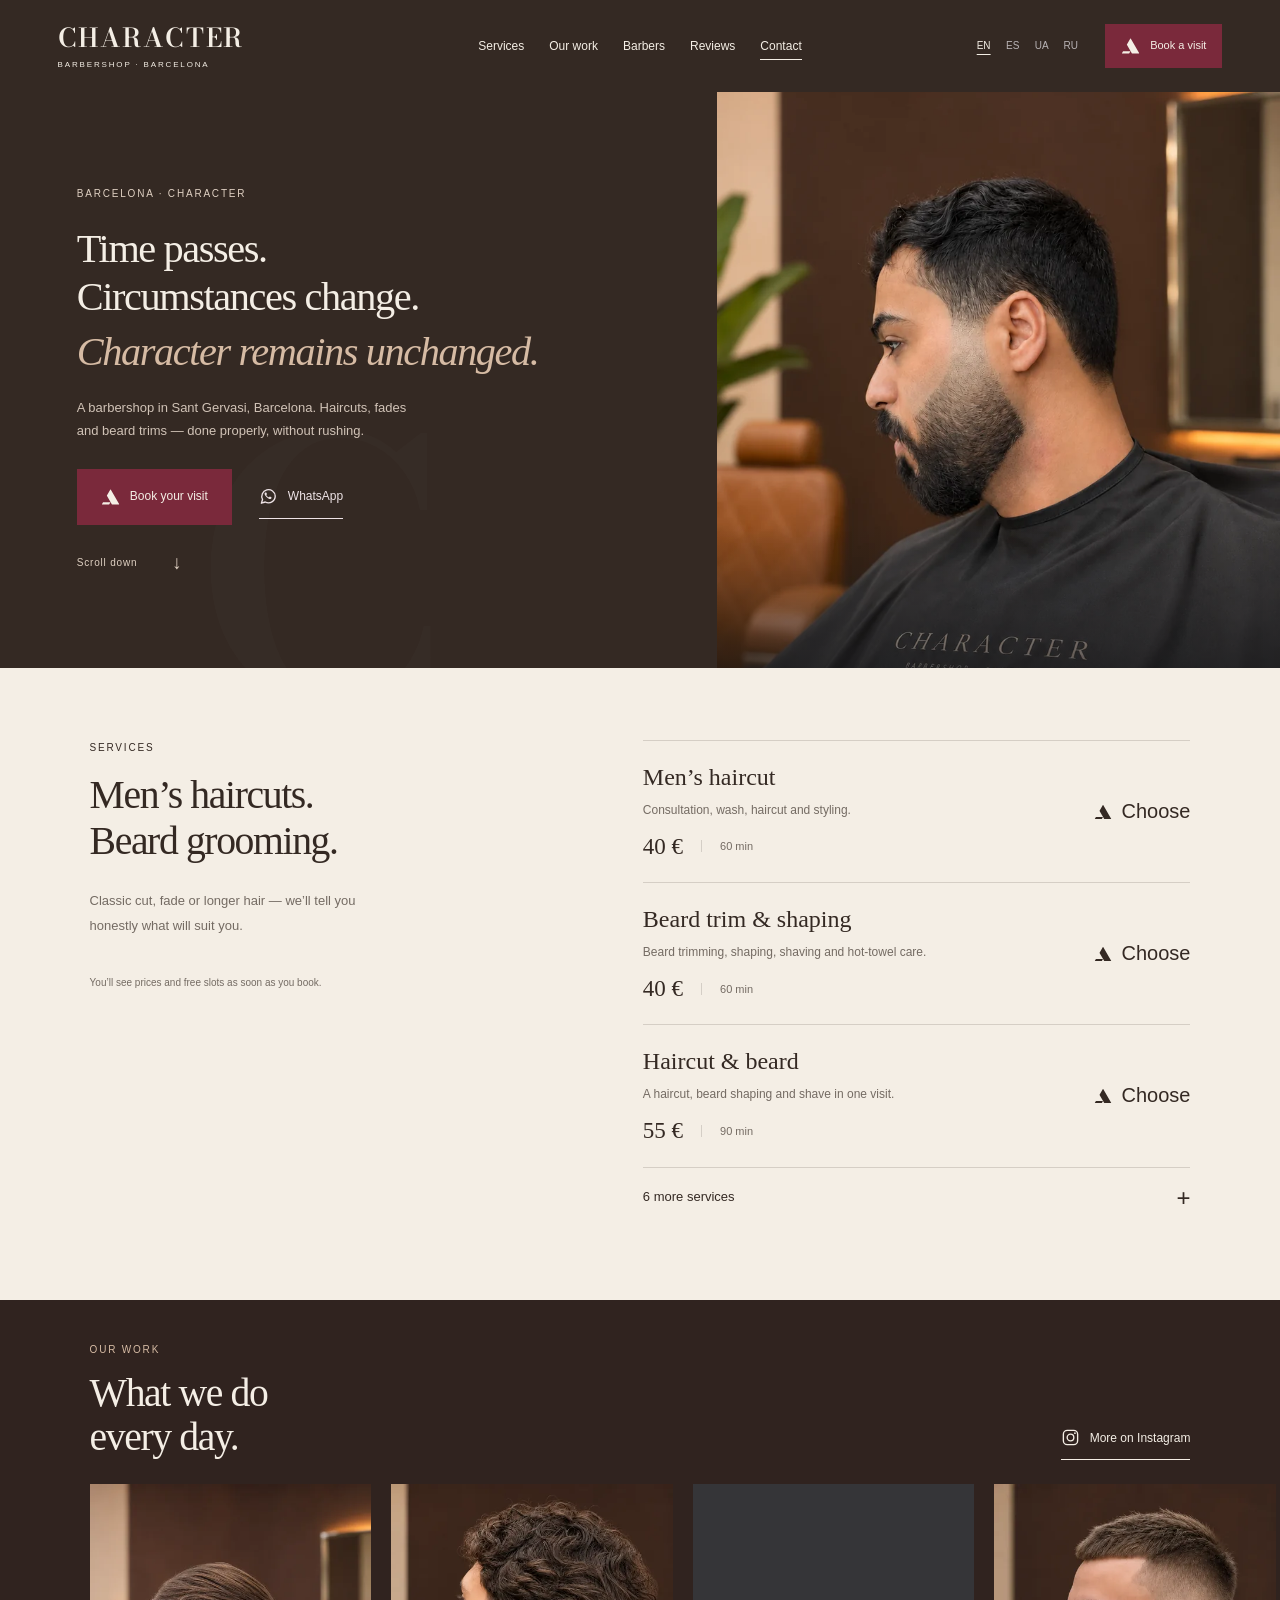
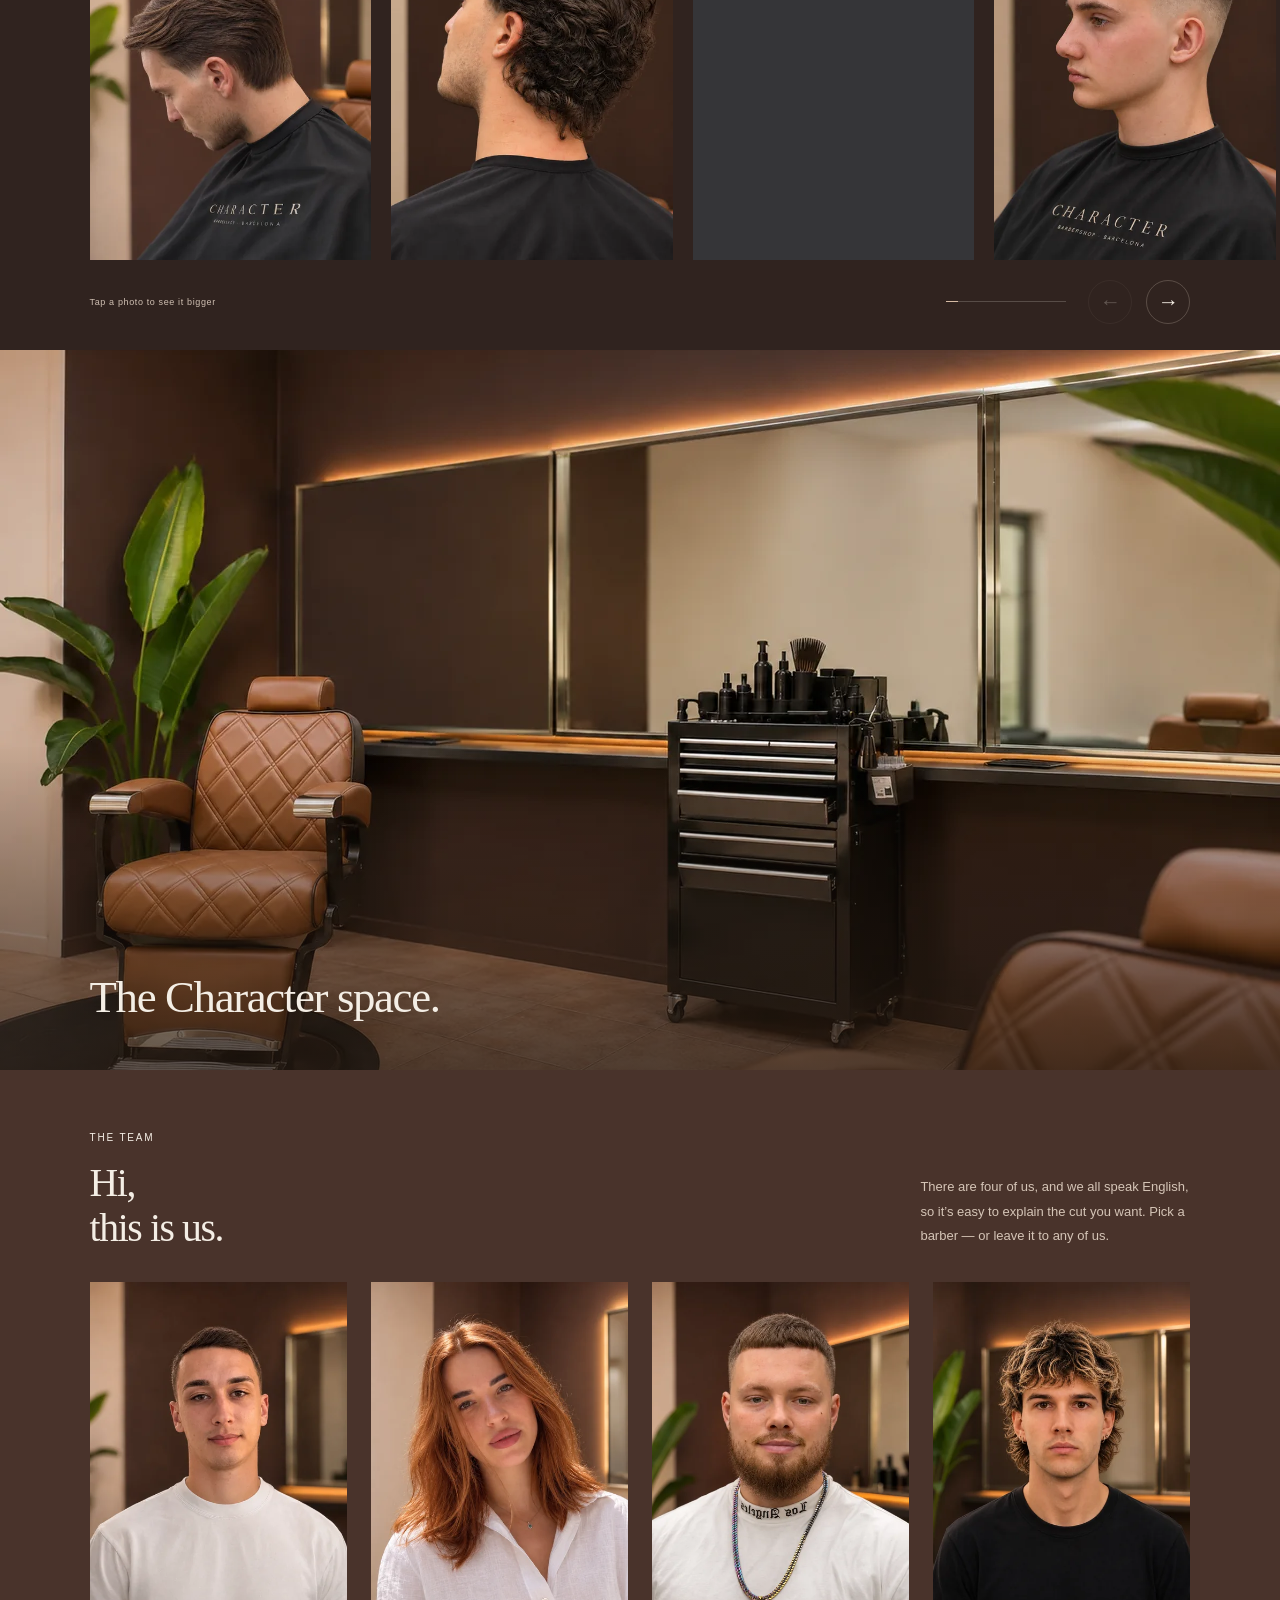
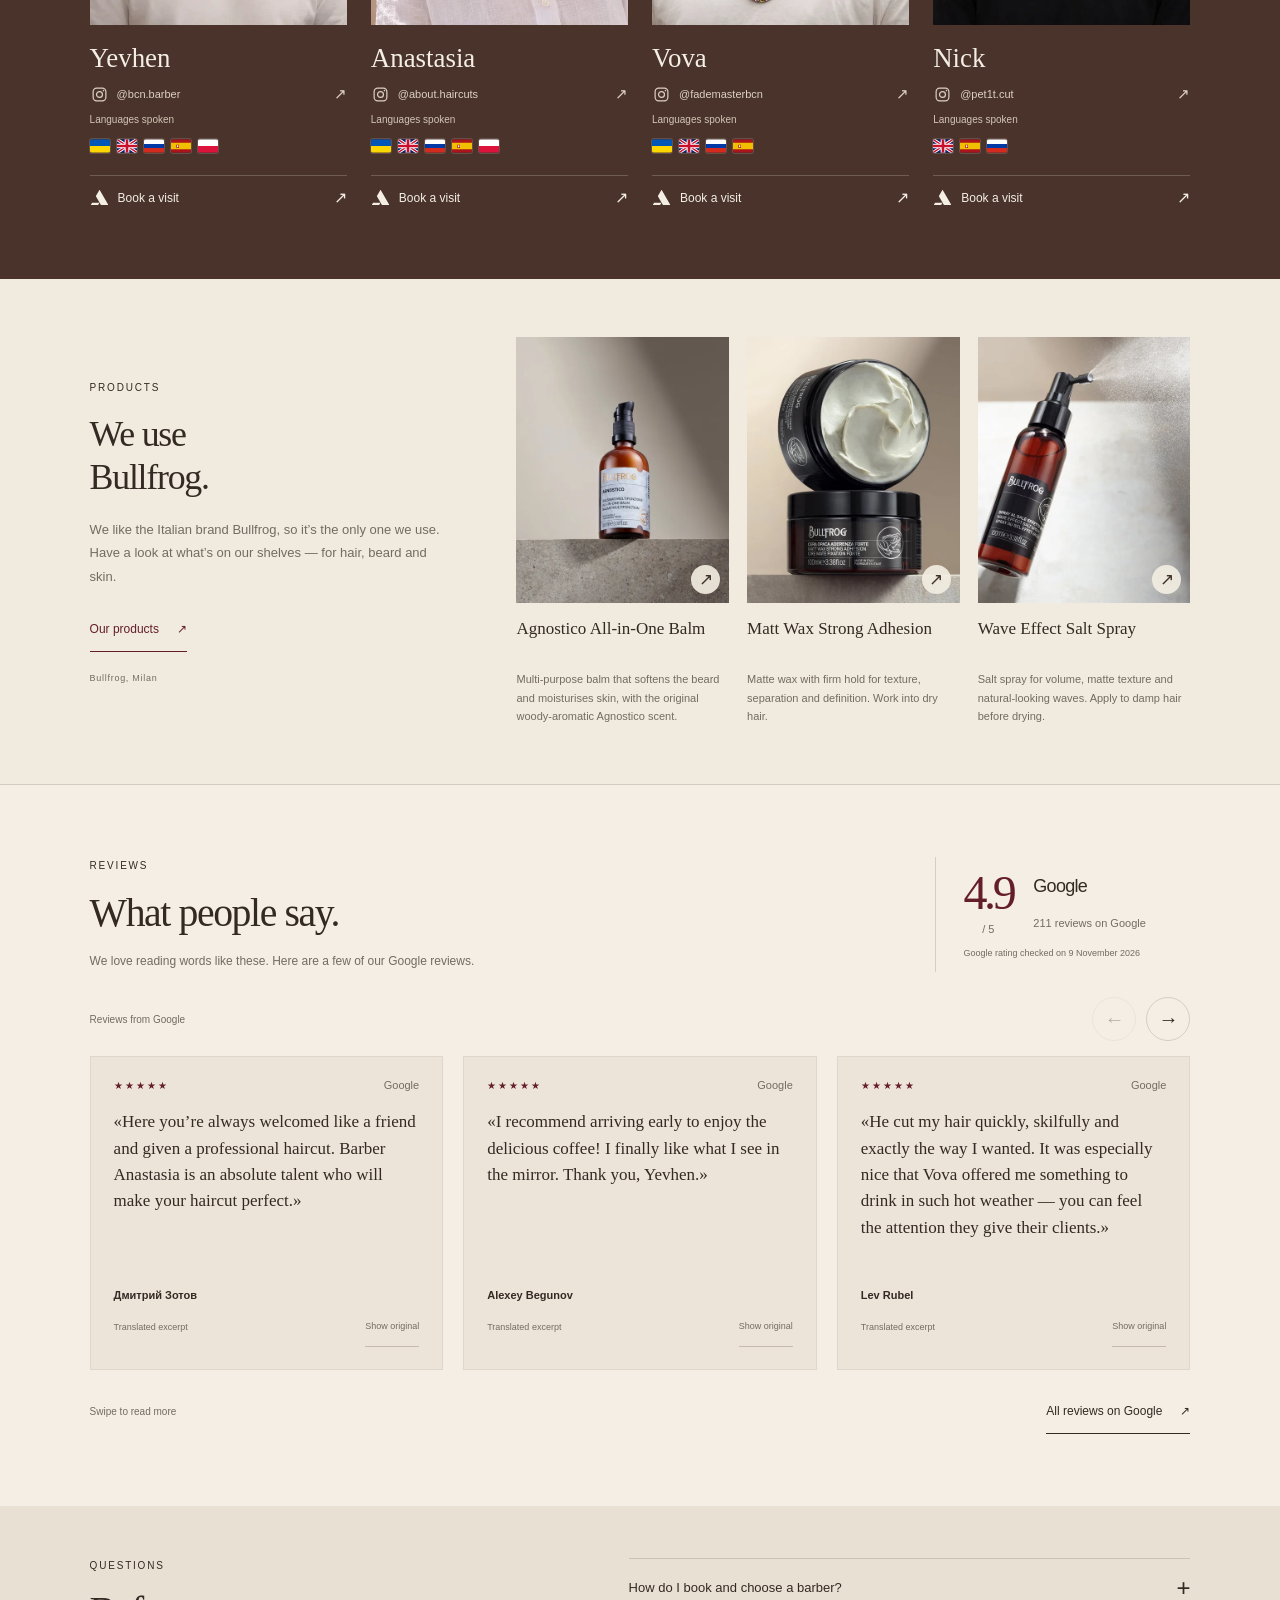
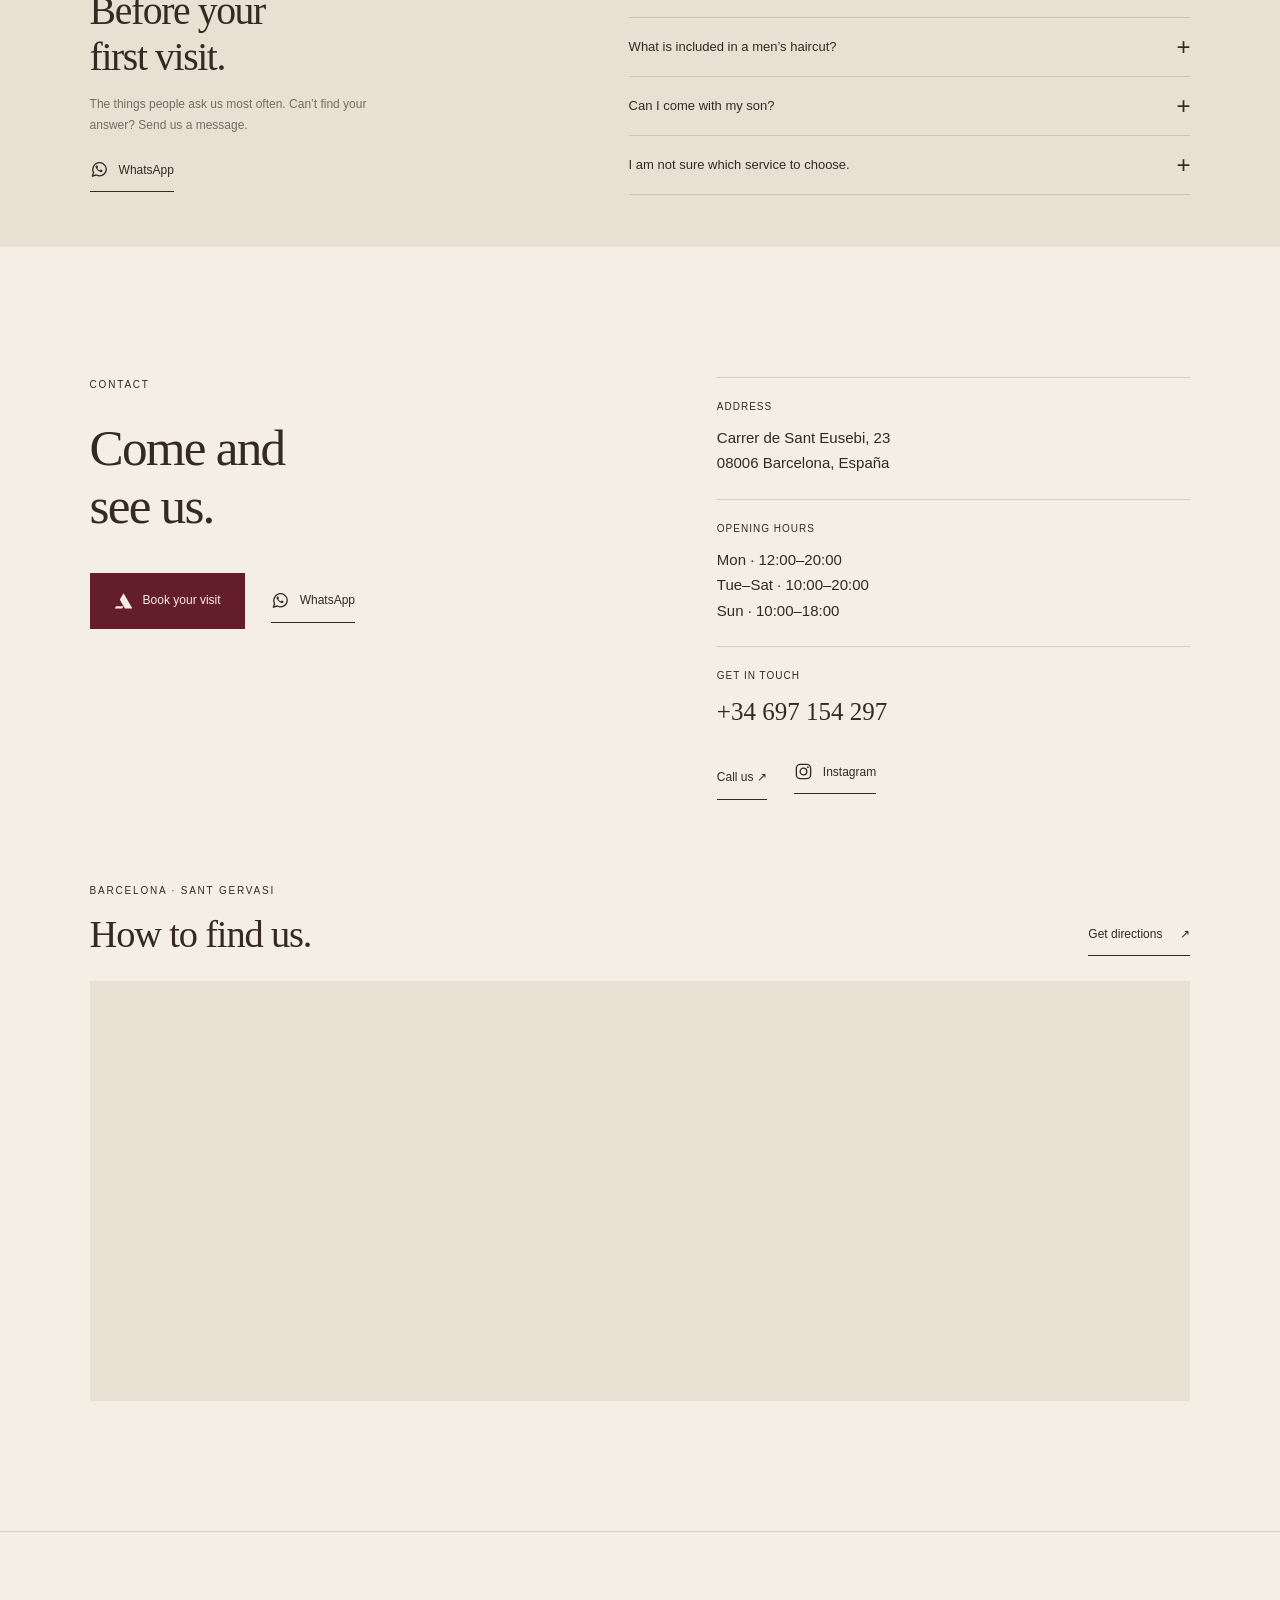
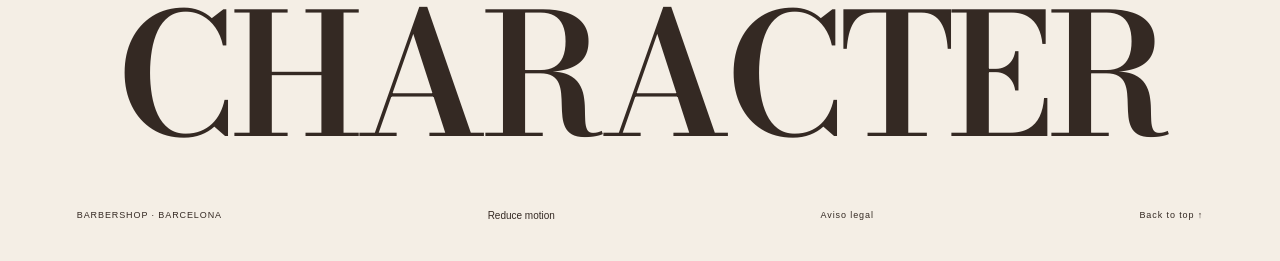
==== commit dd5ef94c: "Ukrainian legal notice page with name Yevhen Bersenov in Ukrainian (Берсеньов) Co-Authored-By: Claud" ====
--- a/index.html
+++ b/index.html
@@ -1,8 +1,8 @@
 <!doctype html>
 <html lang="en">
 <head>
-  <meta charset="utf-8">
-<meta name="facebook-domain-verification" content="catnfvx00z3ga2xudbu41z5t7webw6" /><meta name="viewport" content="width=device-width,initial-scale=1,viewport-fit=cover">
+  <meta charset="utf-8">
+<meta name="facebook-domain-verification" content="catnfvx00z3ga2xudbu41z5t7webw6"><meta name="viewport" content="width=device-width,initial-scale=1,viewport-fit=cover">
   <title>Barbershop in Barcelona · Sant Gervasi | Character</title>
   <meta name="theme-color" content="#342923">
   <link rel="icon" href="/assets/favicon.svg" type="image/svg+xml">
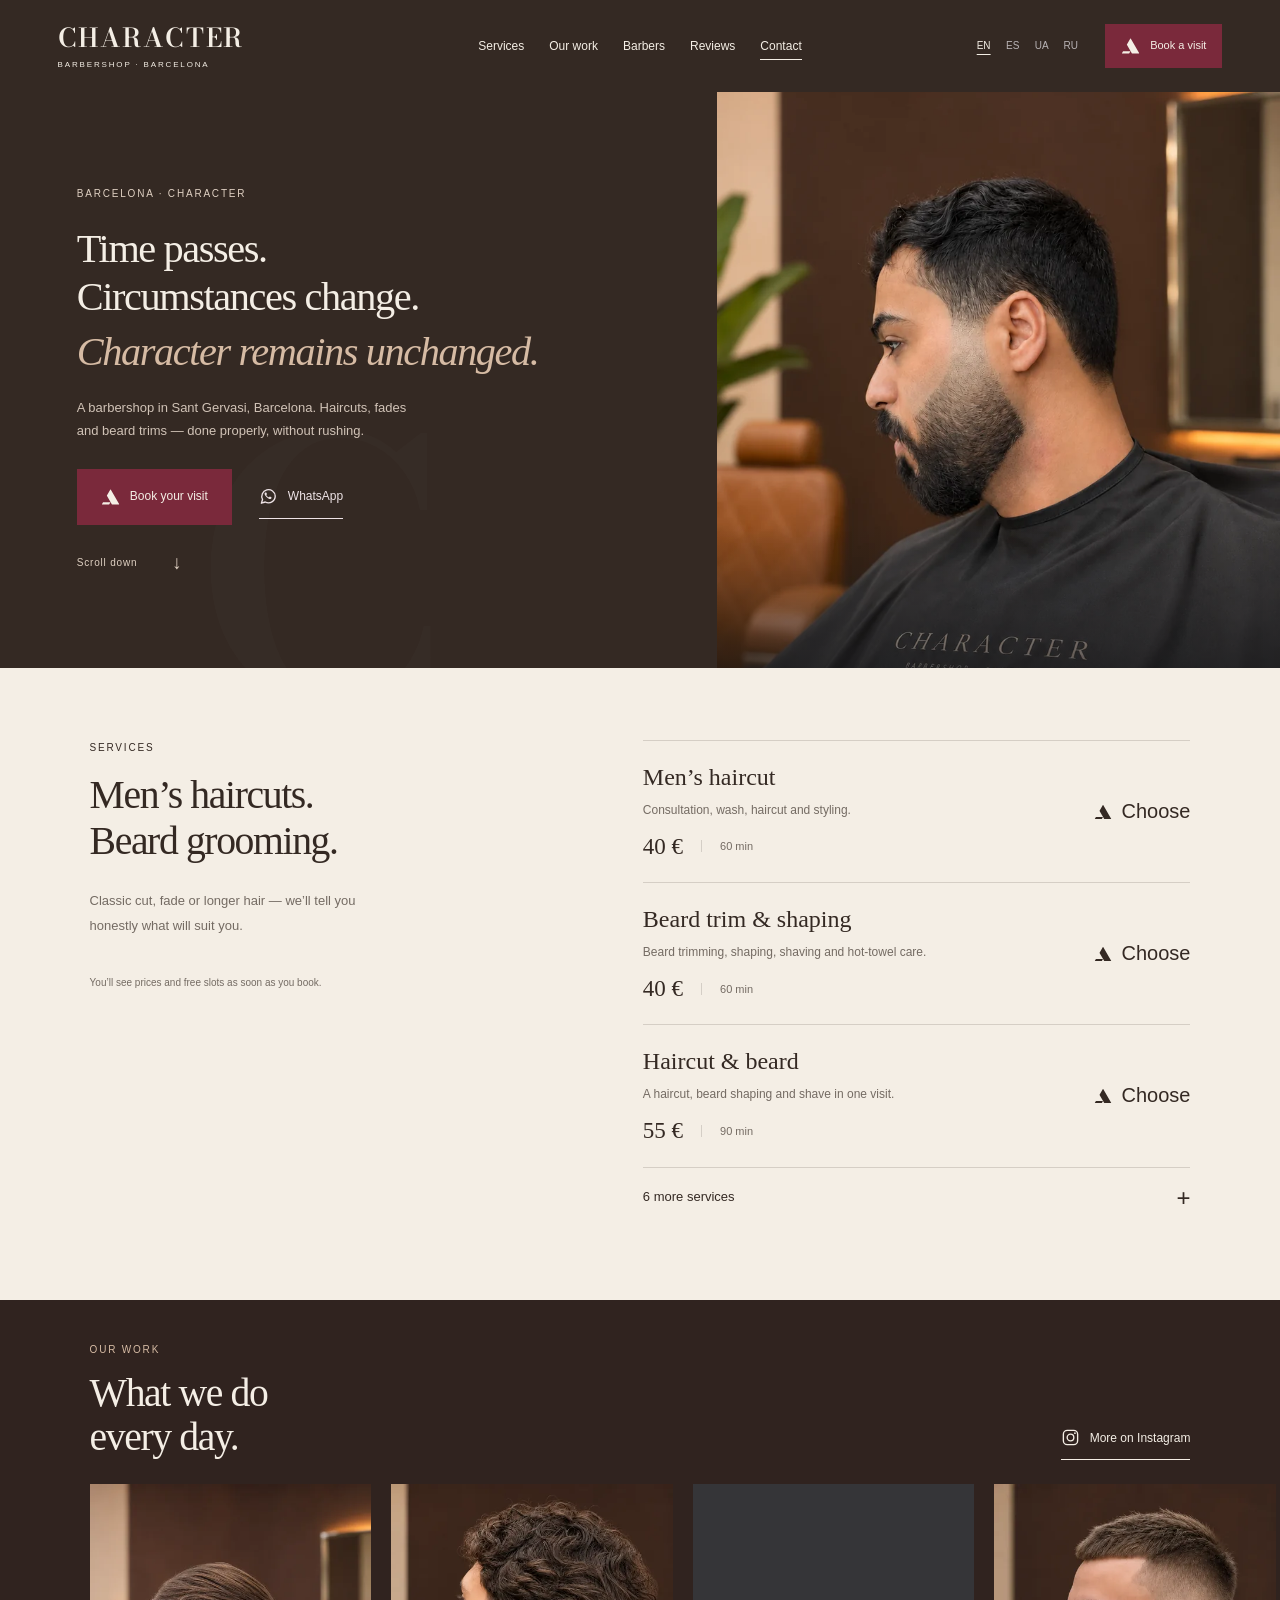
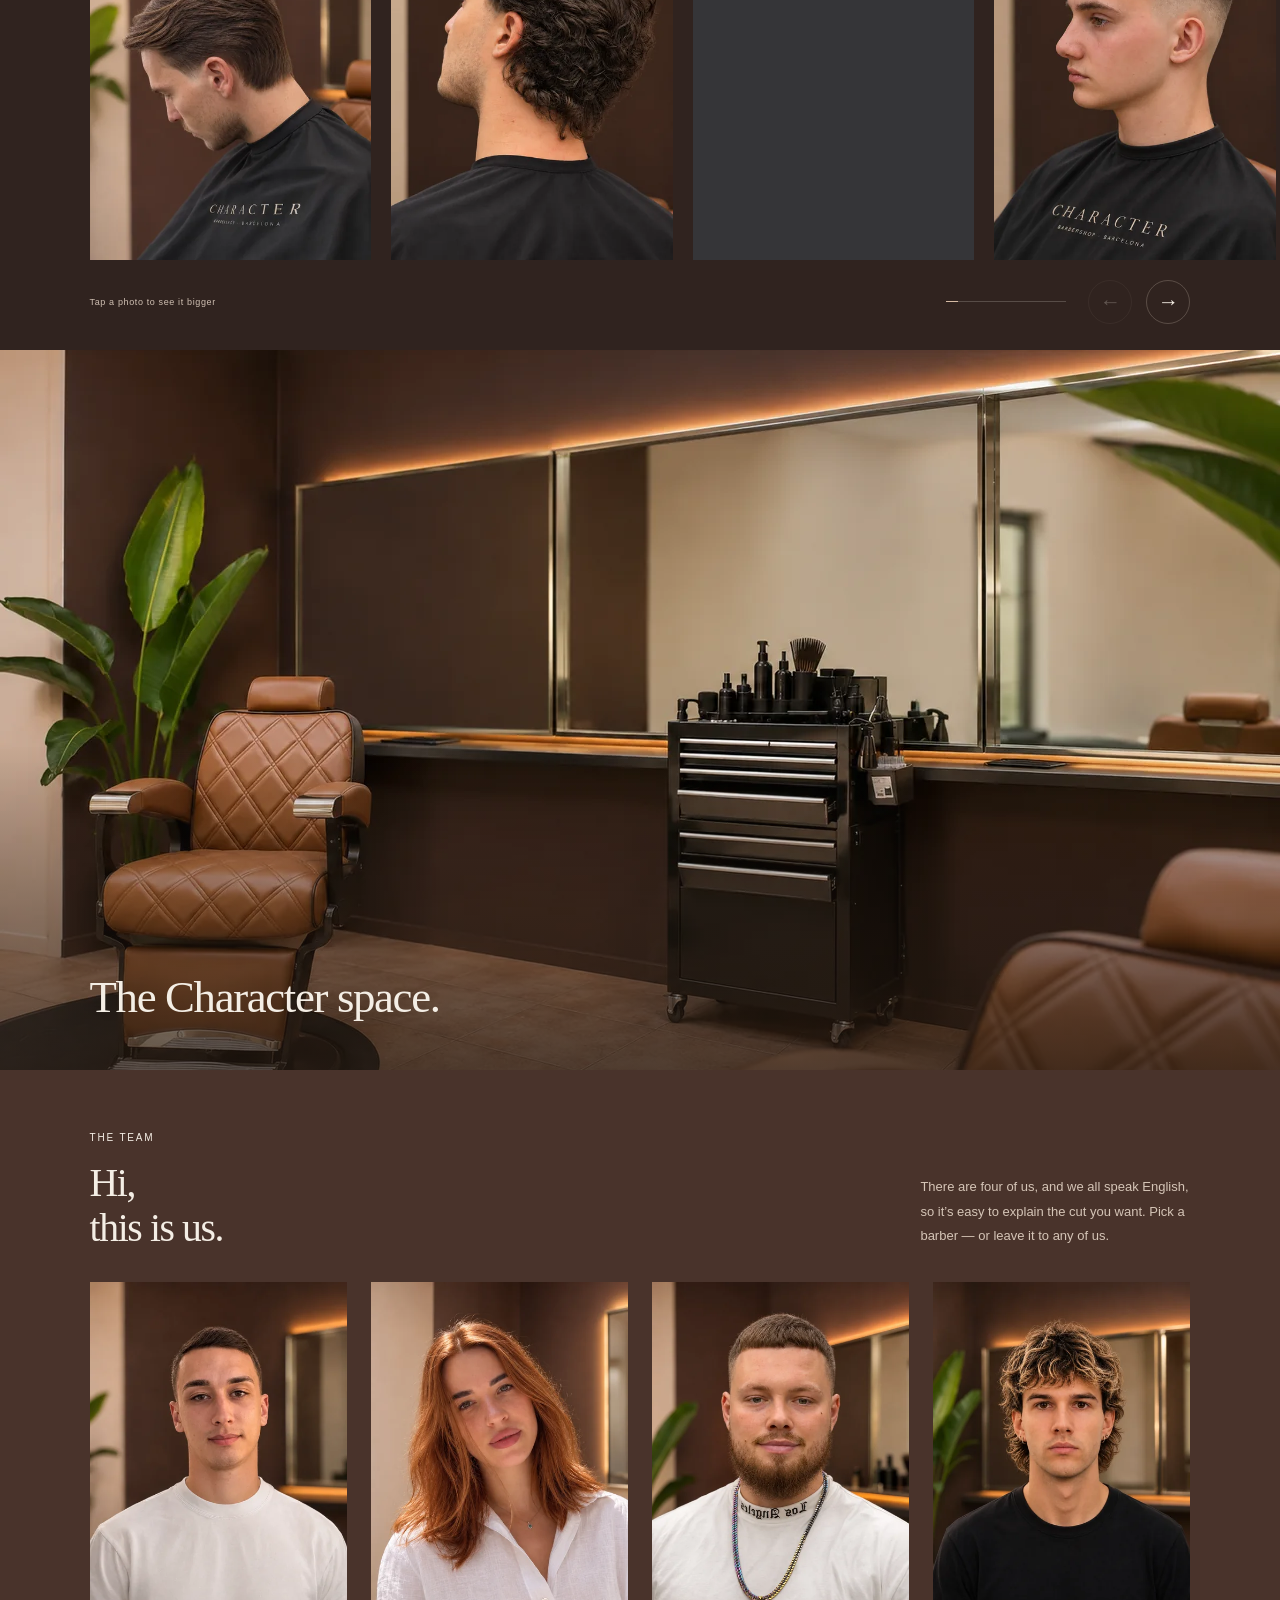
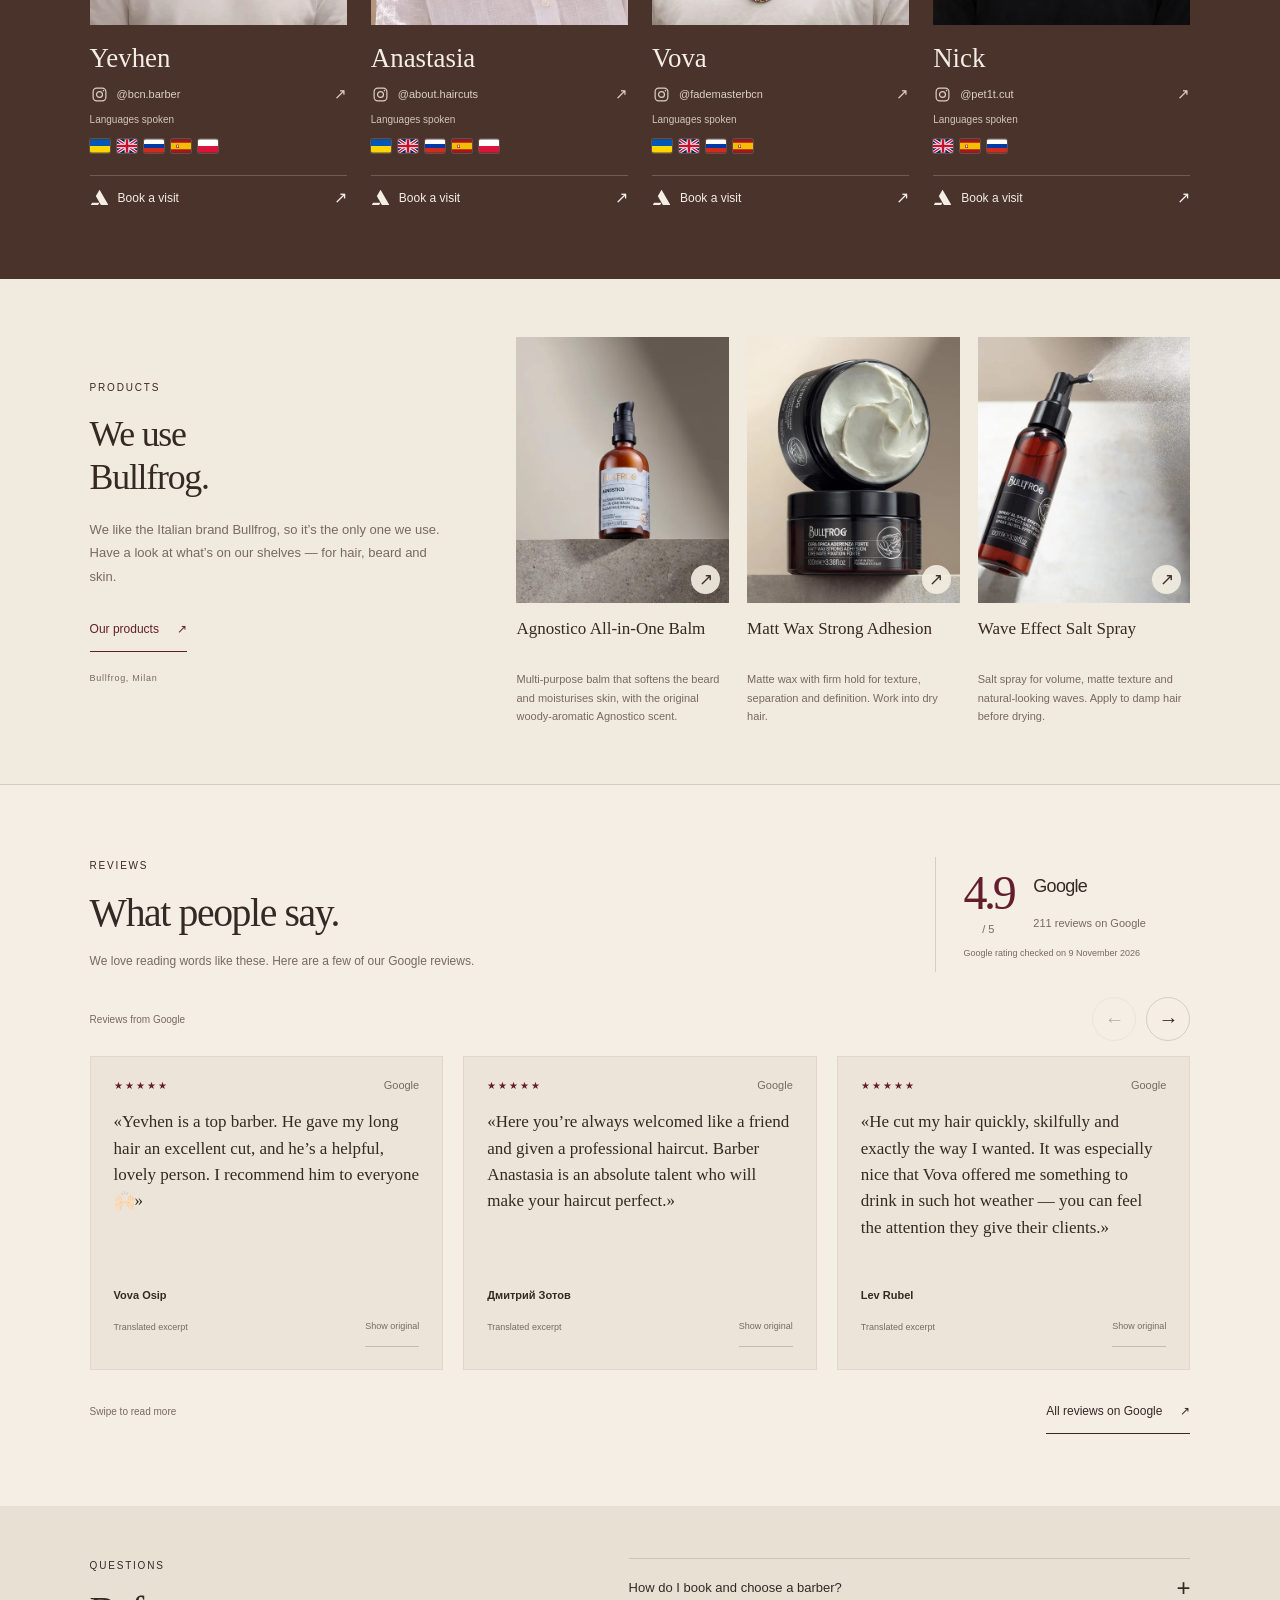
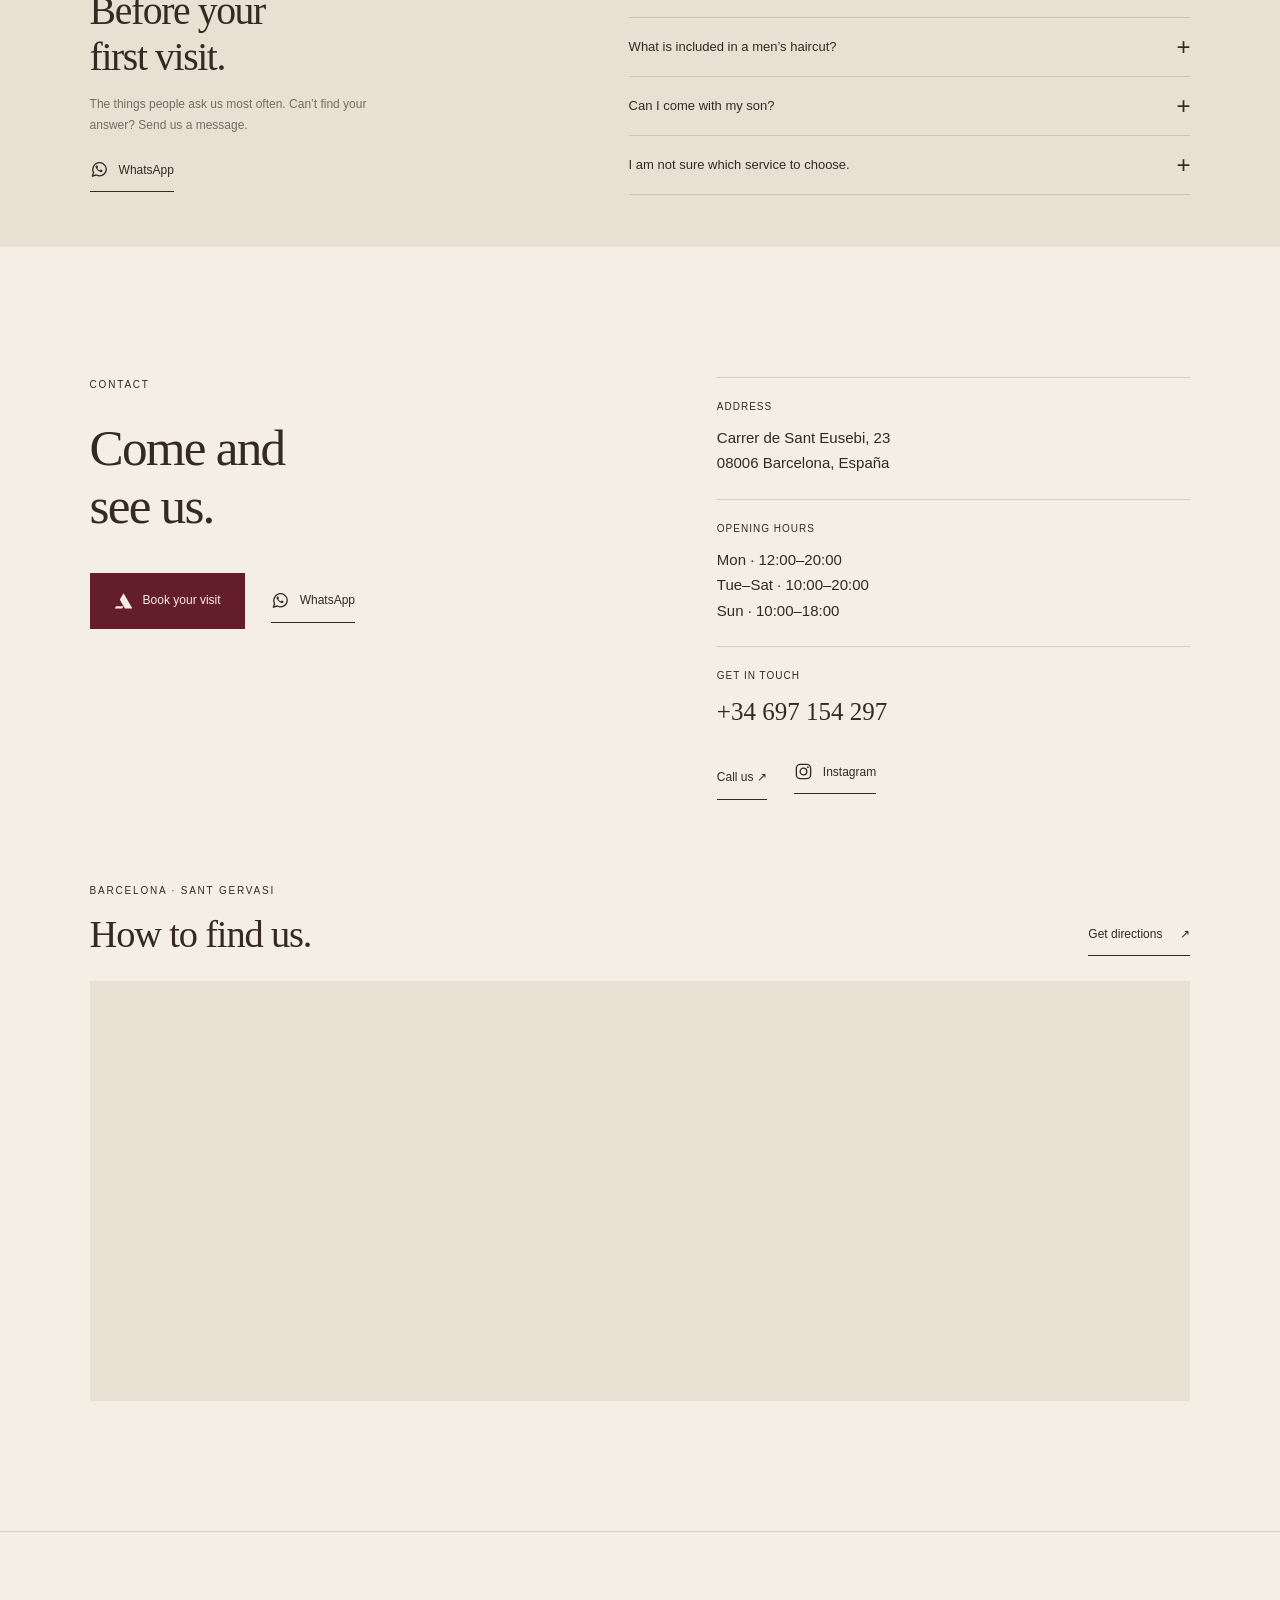
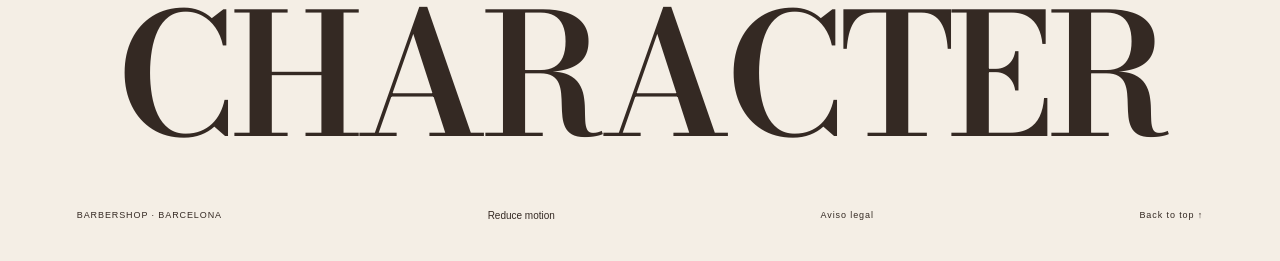
==== commit 96bf1c5d: "Keep brand name Character untranslated in RU/UK hero slogan Co-Authored-By: Claude Opus 5.5 <noreply" ====
--- a/index.html
+++ b/index.html
@@ -8,7 +8,7 @@
   <link rel="icon" href="/assets/favicon.svg" type="image/svg+xml">
   <link rel="preload" href="/assets/character-display.ttf" as="font" type="font/ttf" crossorigin>
   <link rel="preload" href="/assets/portraits/img_2643-800.webp" as="image" imagesrcset="/assets/portraits/img_2643-800.webp 800w, /assets/portraits/img_2643-1086.webp 1086w" imagesizes="(max-width: 760px) 100vw, 52vw">
-  <link rel="stylesheet" href="/styles.css?v=clean-labels-1"><link rel="stylesheet" href="/rituals.css"><script src="/app.js?v=human-copy-1" defer></script><script src="/rituals.js?v=seo-1" defer></script>
+  <link rel="stylesheet" href="/styles.css?v=clean-labels-1"><link rel="stylesheet" href="/rituals.css"><script src="/app.js?v=human-copy-2" defer></script><script src="/rituals.js?v=seo-1" defer></script>
   <link rel="stylesheet" href="/portfolio.css?v=clean-labels-1"><link rel="stylesheet" href="/team.css?v=character-team-5"><link rel="stylesheet" href="/mobile-type.css?v=1">
 <meta name="description" content="Men’s haircuts, skin fades, longer styles and beard trims at Character in Sant Gervasi, Barcelona. English-speaking barbers. Book online."><meta name="robots" content="index,follow,max-image-preview:large"><link rel="canonical" href="https://characterbarcelona.com/"><link rel="alternate" hreflang="en" href="https://characterbarcelona.com/"><link rel="alternate" hreflang="es" href="https://characterbarcelona.com/es/"><link rel="alternate" hreflang="uk" href="https://characterbarcelona.com/uk/"><link rel="alternate" hreflang="ru" href="https://characterbarcelona.com/ru/"><link rel="alternate" hreflang="x-default" href="https://characterbarcelona.com/"><meta property="og:type" content="website"><meta property="og:site_name" content="Character Barbershop"><meta property="og:title" content="Barbershop in Barcelona · Sant Gervasi | Character"><meta property="og:description" content="Men’s haircuts, skin fades, longer styles and beard trims at Character in Sant Gervasi, Barcelona. English-speaking barbers. Book online."><meta property="og:url" content="https://characterbarcelona.com/"><meta property="og:locale" content="en_GB"><meta property="og:image" content="https://characterbarcelona.com/assets/interior-1280.webp"><meta property="og:image:width" content="1280"><meta property="og:image:height" content="853"><meta property="og:image:type" content="image/webp"><meta property="og:image:alt" content="A visualization of the beige and chocolate Character interior"><meta property="og:locale:alternate" content="es_ES"><meta property="og:locale:alternate" content="uk_UA"><meta property="og:locale:alternate" content="ru_RU"><meta name="twitter:card" content="summary_large_image"><meta name="twitter:title" content="Barbershop in Barcelona · Sant Gervasi | Character"><meta name="twitter:description" content="Men’s haircuts, skin fades, longer styles and beard trims at Character in Sant Gervasi, Barcelona. English-speaking barbers. Book online."><meta name="twitter:image" content="https://characterbarcelona.com/assets/interior-1280.webp"><meta name="twitter:image:alt" content="A visualization of the beige and chocolate Character interior"><script type="application/json" id="seo-config">{"origin":"https://characterbarcelona.com","languages":{"en":{"path":"/","locale":"en_GB","title":"Barbershop in Barcelona · Sant Gervasi | Character","description":"Men’s haircuts, skin fades, longer styles and beard trims at Character in Sant Gervasi, Barcelona. English-speaking barbers. Book online."},"es":{"path":"/es/","locale":"es_ES","title":"Barbería en Barcelona · Sant Gervasi | Character","description":"Cortes de pelo para hombre, degradados, pelo largo y arreglo de barba en Sant Gervasi, Barcelona. Conoce a los barberos de Character y reserva online."},"uk":{"path":"/uk/","locale":"uk_UA","title":"Барбершоп у Барселоні — стрижки та борода | Character","description":"Чоловічі стрижки, фейд, довге волосся та оформлення бороди у Sant Gervasi, Барселона. Україномовні барбери Character. Онлайн-запис."},"ru":{"path":"/ru/","locale":"ru_RU","title":"Барбершоп в Барселоне — стрижки и борода | Character","description":"Мужские стрижки, фейд, удлинённые волосы и оформление бороды в Sant Gervasi, Барселона. Русскоязычные барберы Character. Запись онлайн."}}}</script><script type="application/ld+json" id="business-schema">{"@context":"https://schema.org","@graph":[{"@type":"HairSalon","@id":"https://characterbarcelona.com/#barbershop","name":"Character Barbershop","url":"https://characterbarcelona.com/","telephone":"+34697154297","image":"https://characterbarcelona.com/assets/interior-1280.webp","address":{"@type":"PostalAddress","streetAddress":"Carrer de Sant Eusebi, 23","addressLocality":"Barcelona","addressRegion":"Catalunya","postalCode":"08006","addressCountry":"ES"},"geo":{"@type":"GeoCoordinates","latitude":41.4013683,"longitude":2.1492276},"hasMap":"https://www.google.com/maps?cid=2648370291810908901","sameAs":["https://www.instagram.com/character.barcelona/"],"currenciesAccepted":"EUR","potentialAction":{"@type":"ReserveAction","target":"https://character.altegio.me/"},"openingHoursSpecification":[{"@type":"OpeningHoursSpecification","dayOfWeek":["https://schema.org/Monday"],"opens":"12:00","closes":"20:00"},{"@type":"OpeningHoursSpecification","dayOfWeek":["https://schema.org/Tuesday","https://schema.org/Wednesday","https://schema.org/Thursday","https://schema.org/Friday","https://schema.org/Saturday"],"opens":"10:00","closes":"20:00"},{"@type":"OpeningHoursSpecification","dayOfWeek":["https://schema.org/Sunday"],"opens":"10:00","closes":"18:00"}]},{"@type":"WebSite","@id":"https://characterbarcelona.com/#website","name":"Character Barbershop","url":"https://characterbarcelona.com/","inLanguage":["en","es","uk","ru"],"publisher":{"@id":"https://characterbarcelona.com/#barbershop"}},{"@type":"WebPage","@id":"https://characterbarcelona.com/#webpage","url":"https://characterbarcelona.com/","name":"Barbershop in Barcelona · Sant Gervasi | Character","description":"Men’s haircuts, skin fades, longer styles and beard trims at Character in Sant Gervasi, Barcelona. English-speaking barbers. Book online.","inLanguage":"en","isPartOf":{"@id":"https://characterbarcelona.com/#website"},"about":{"@id":"https://characterbarcelona.com/#barbershop"}}]}</script></head>
 <body>
